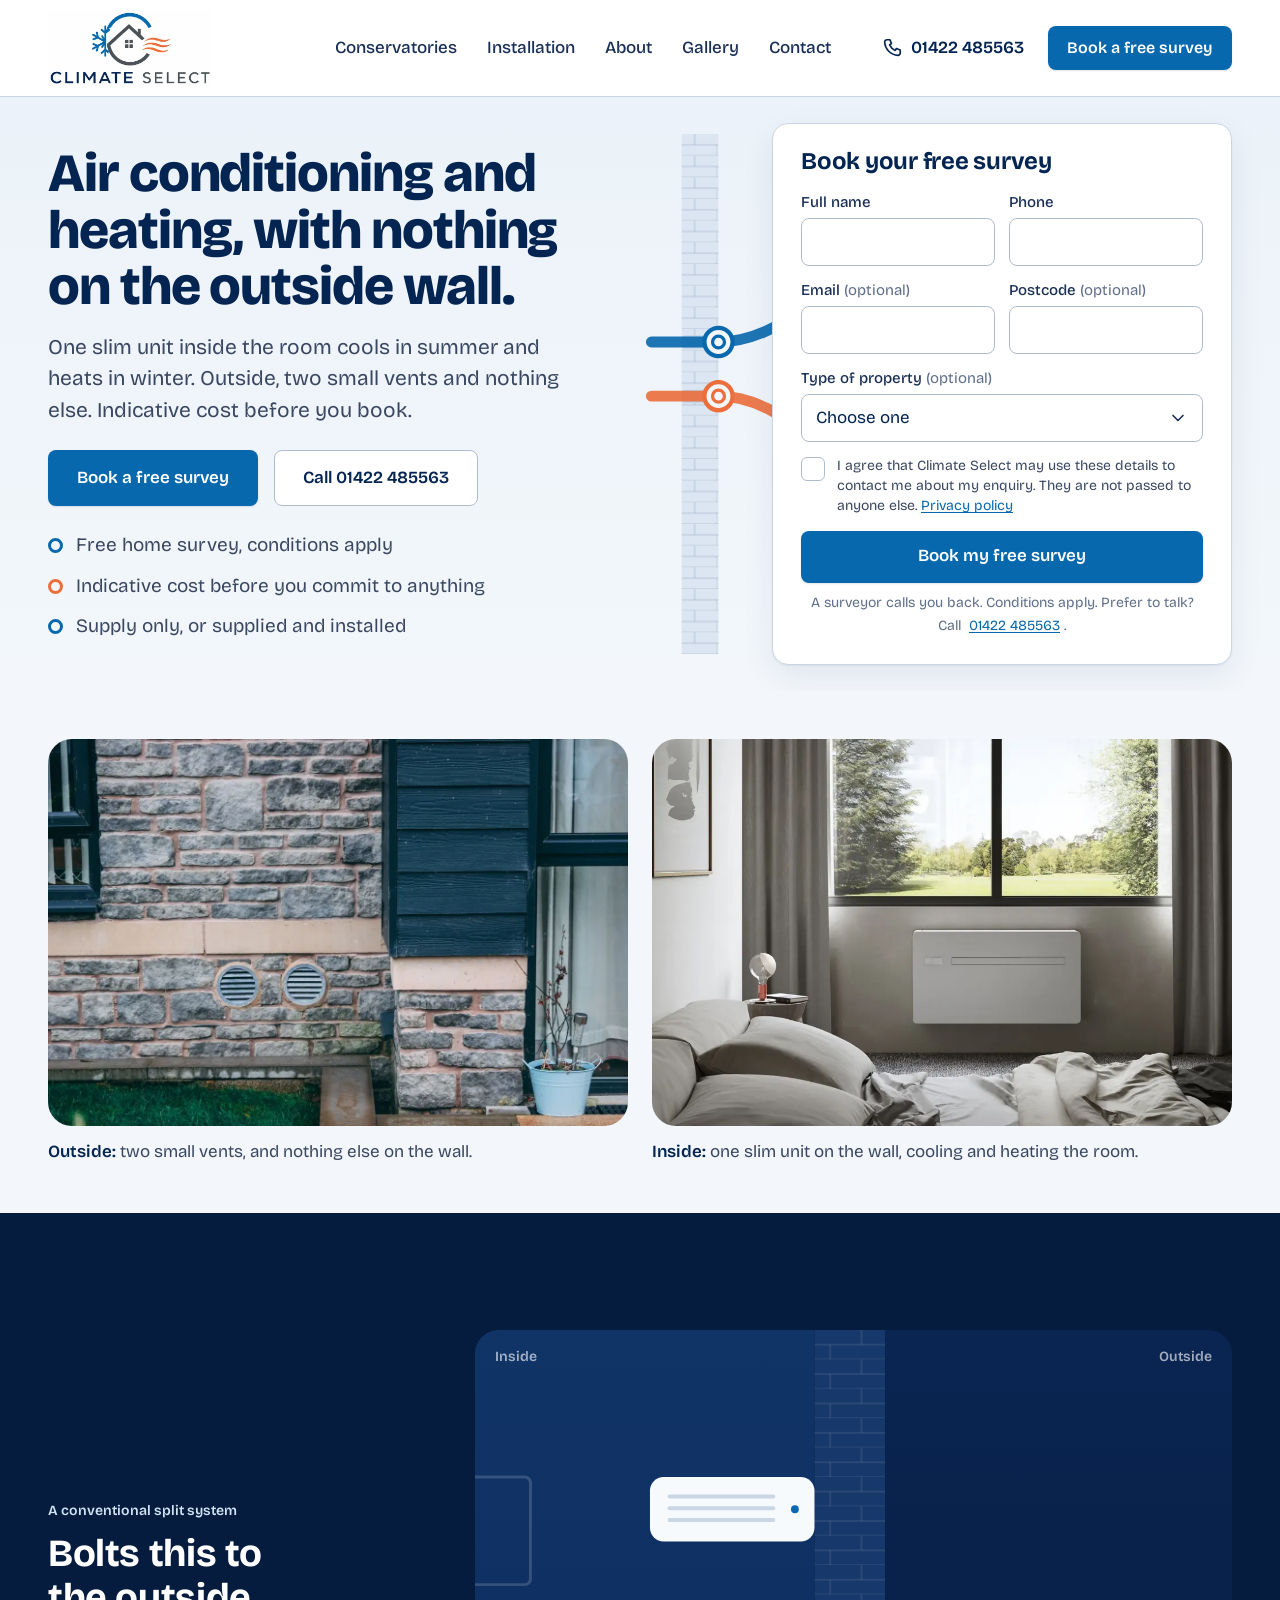
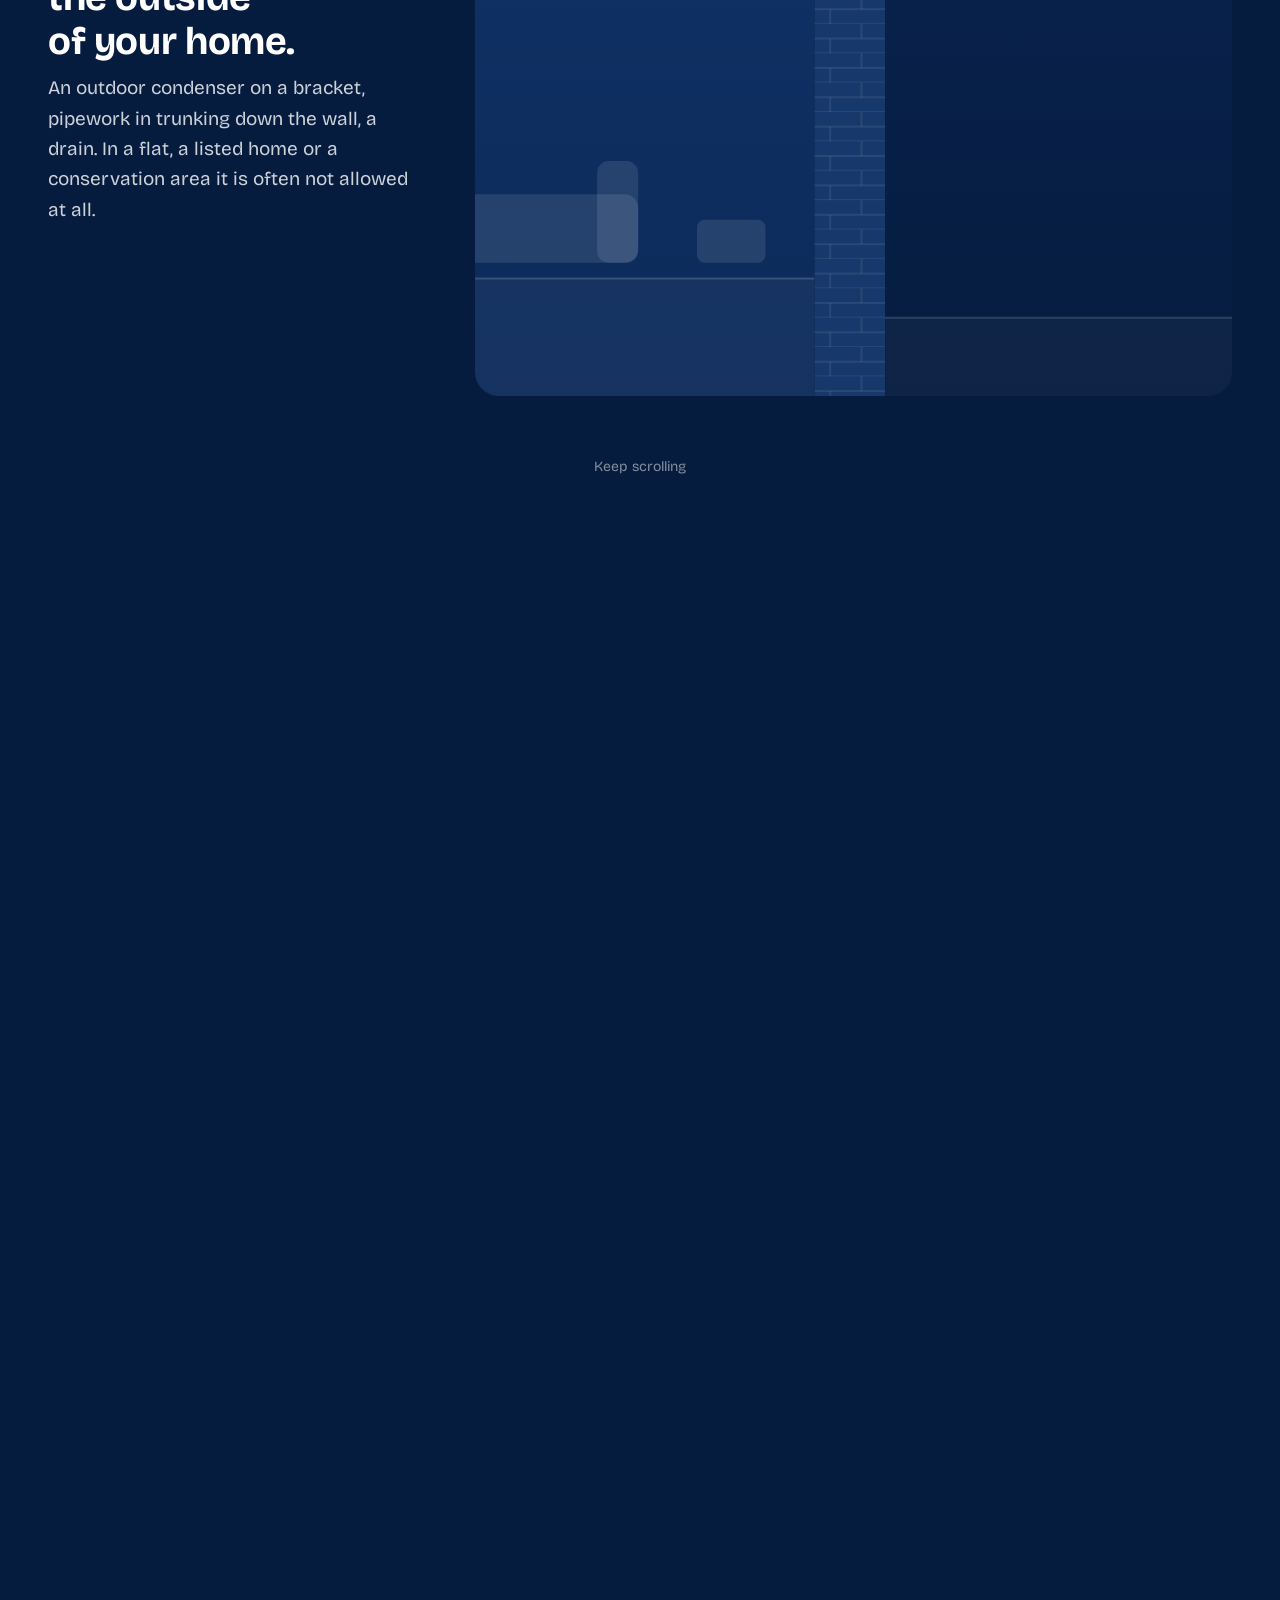
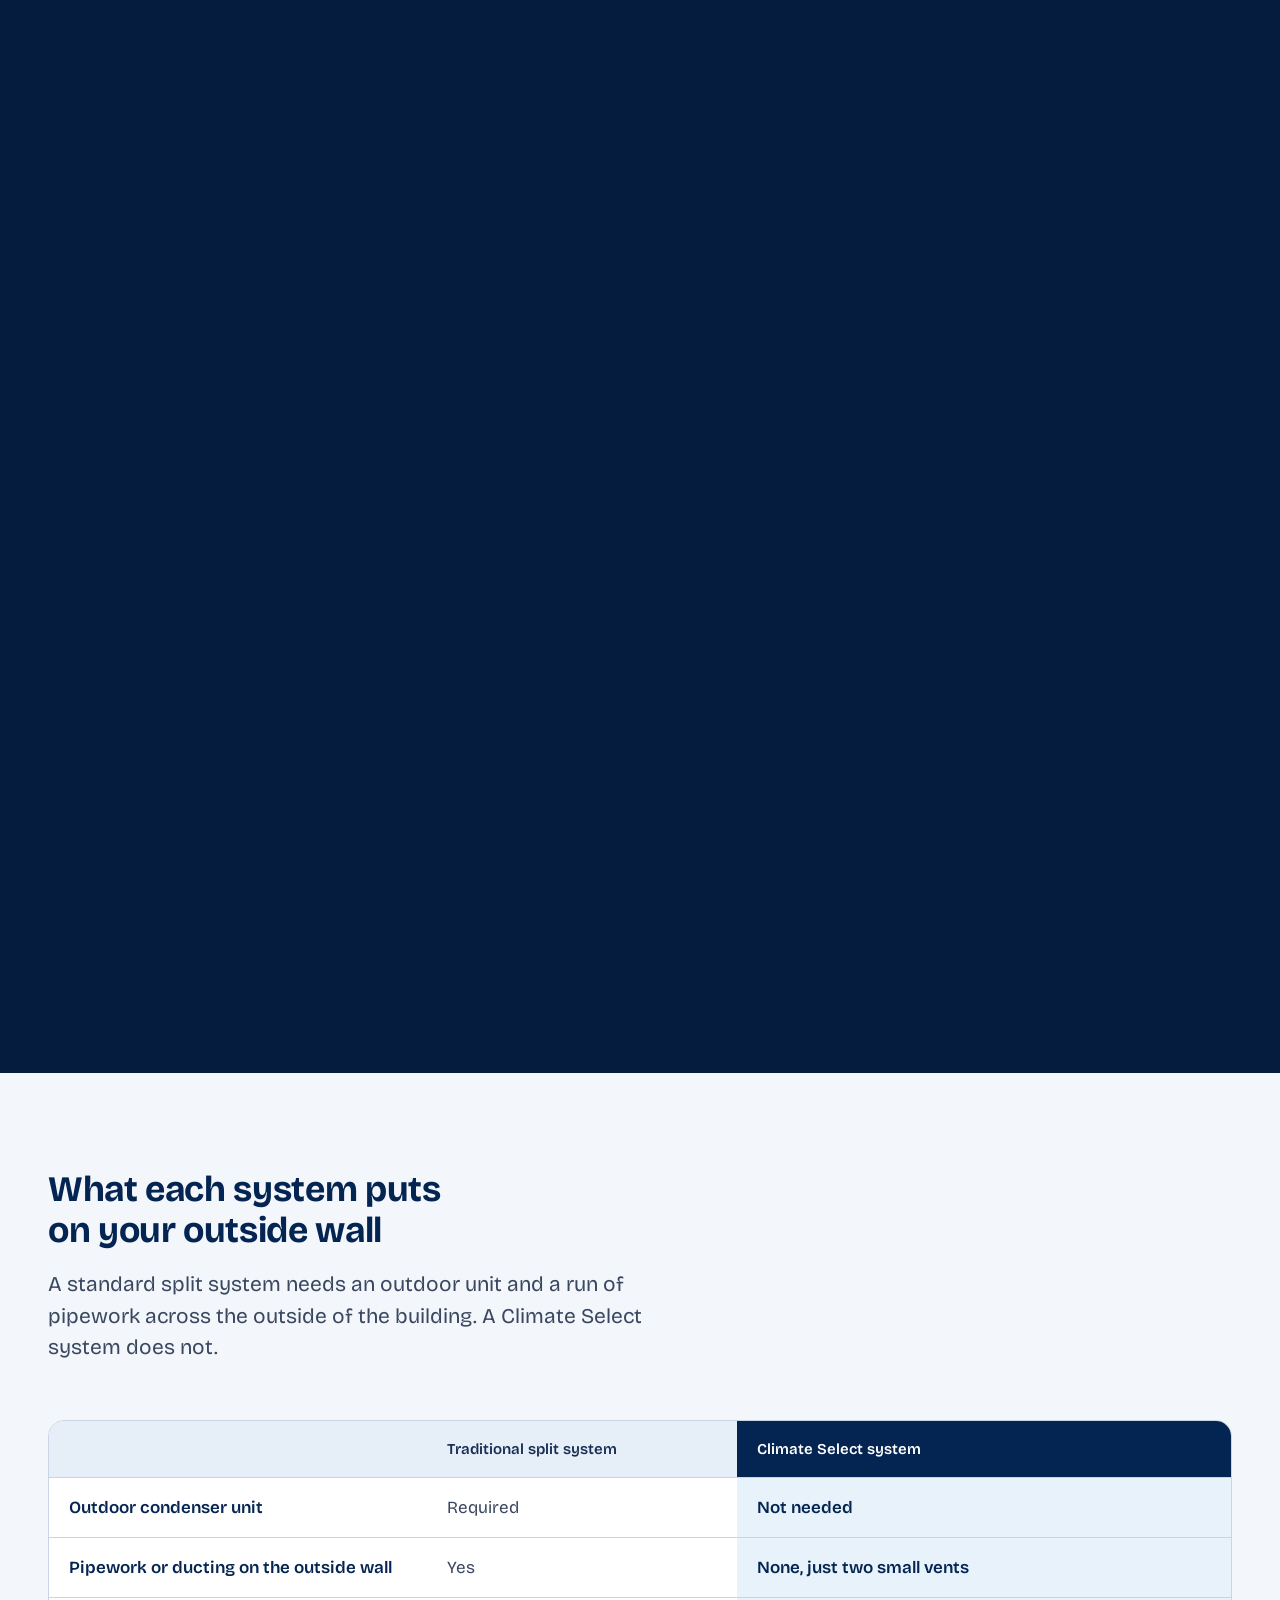
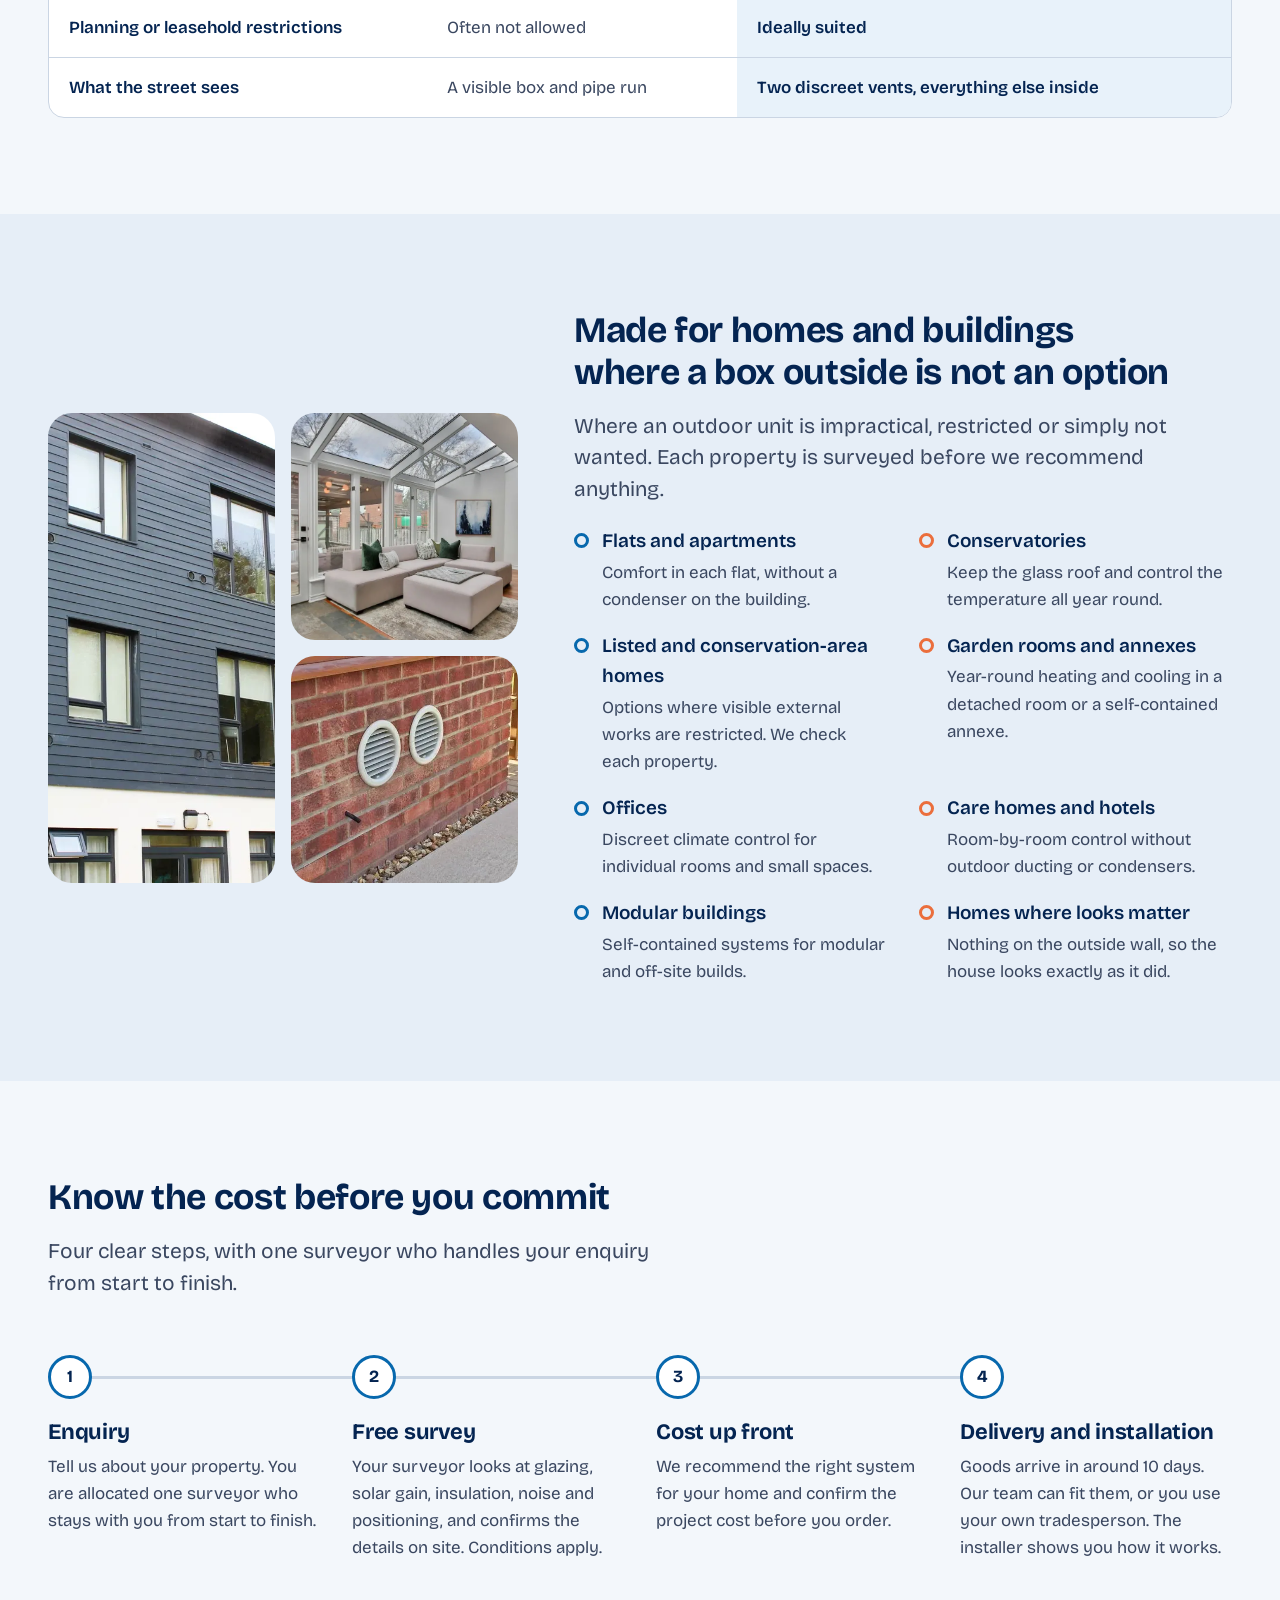
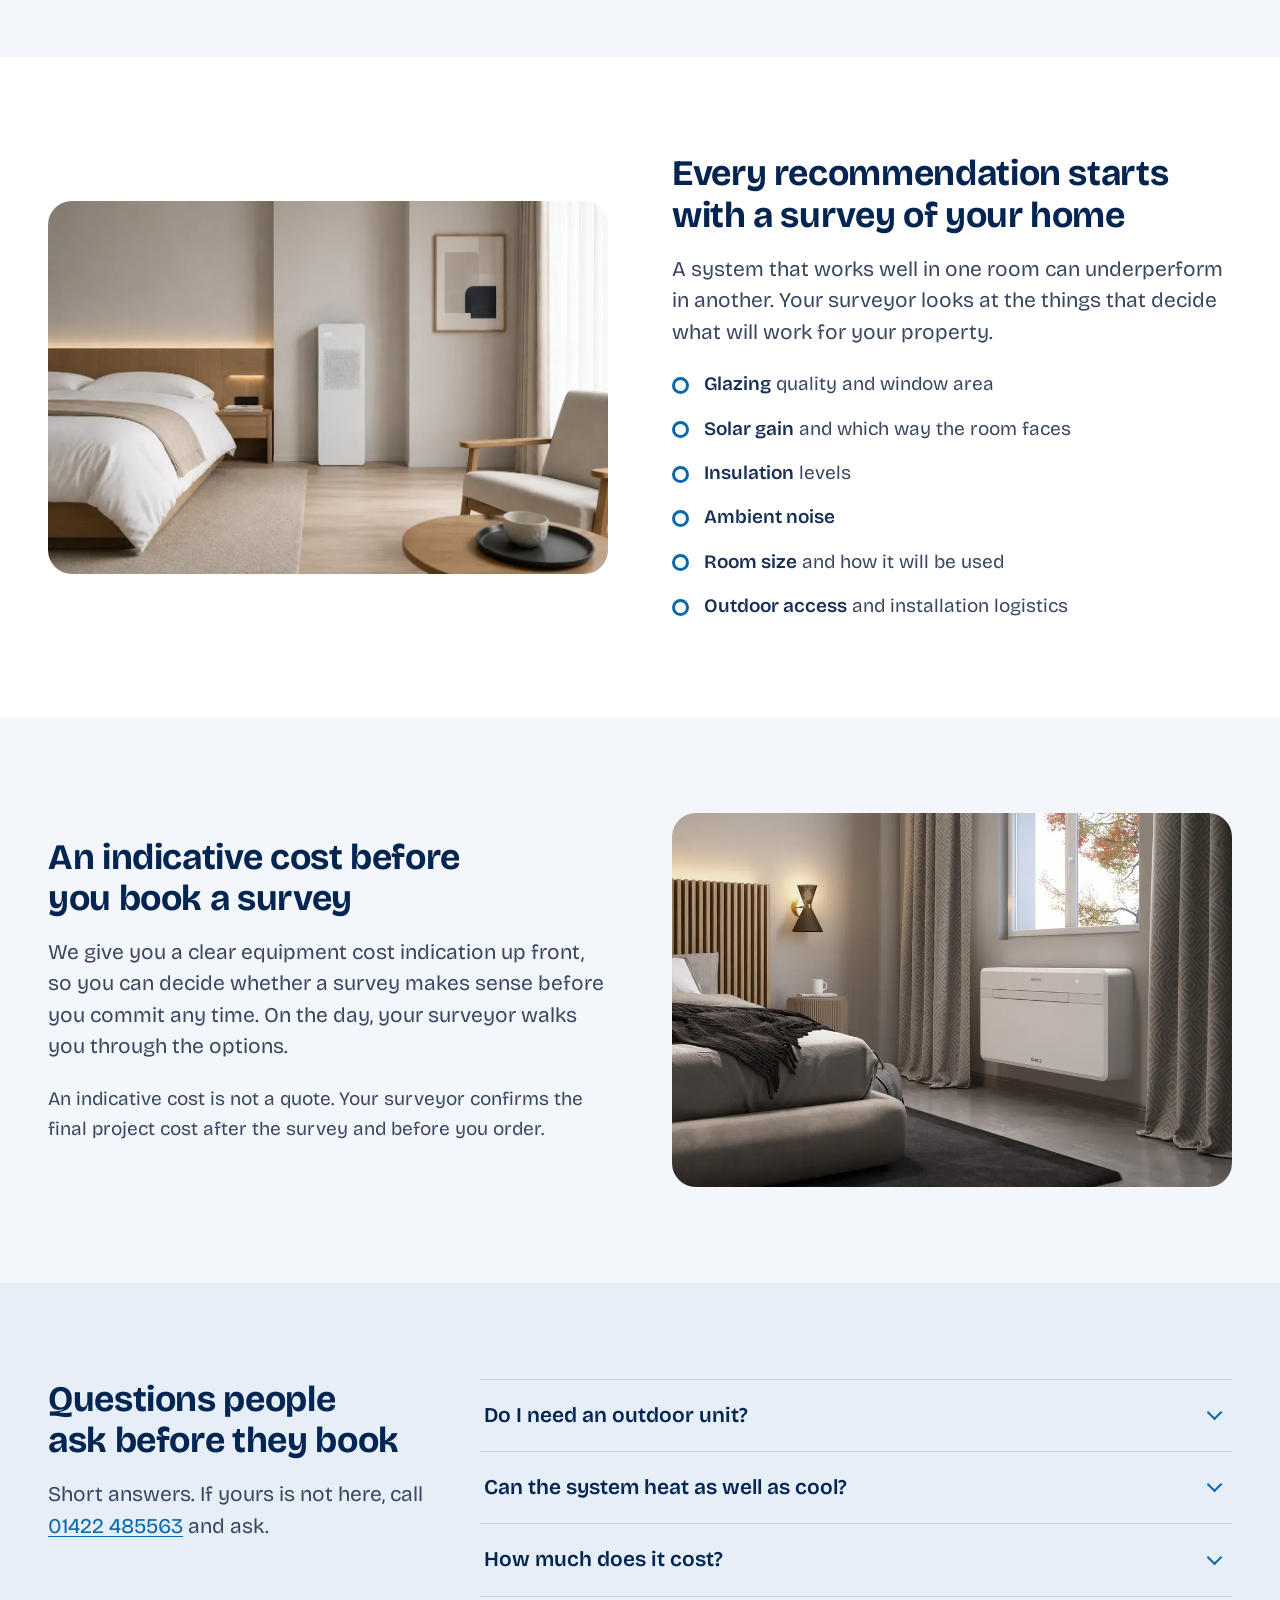
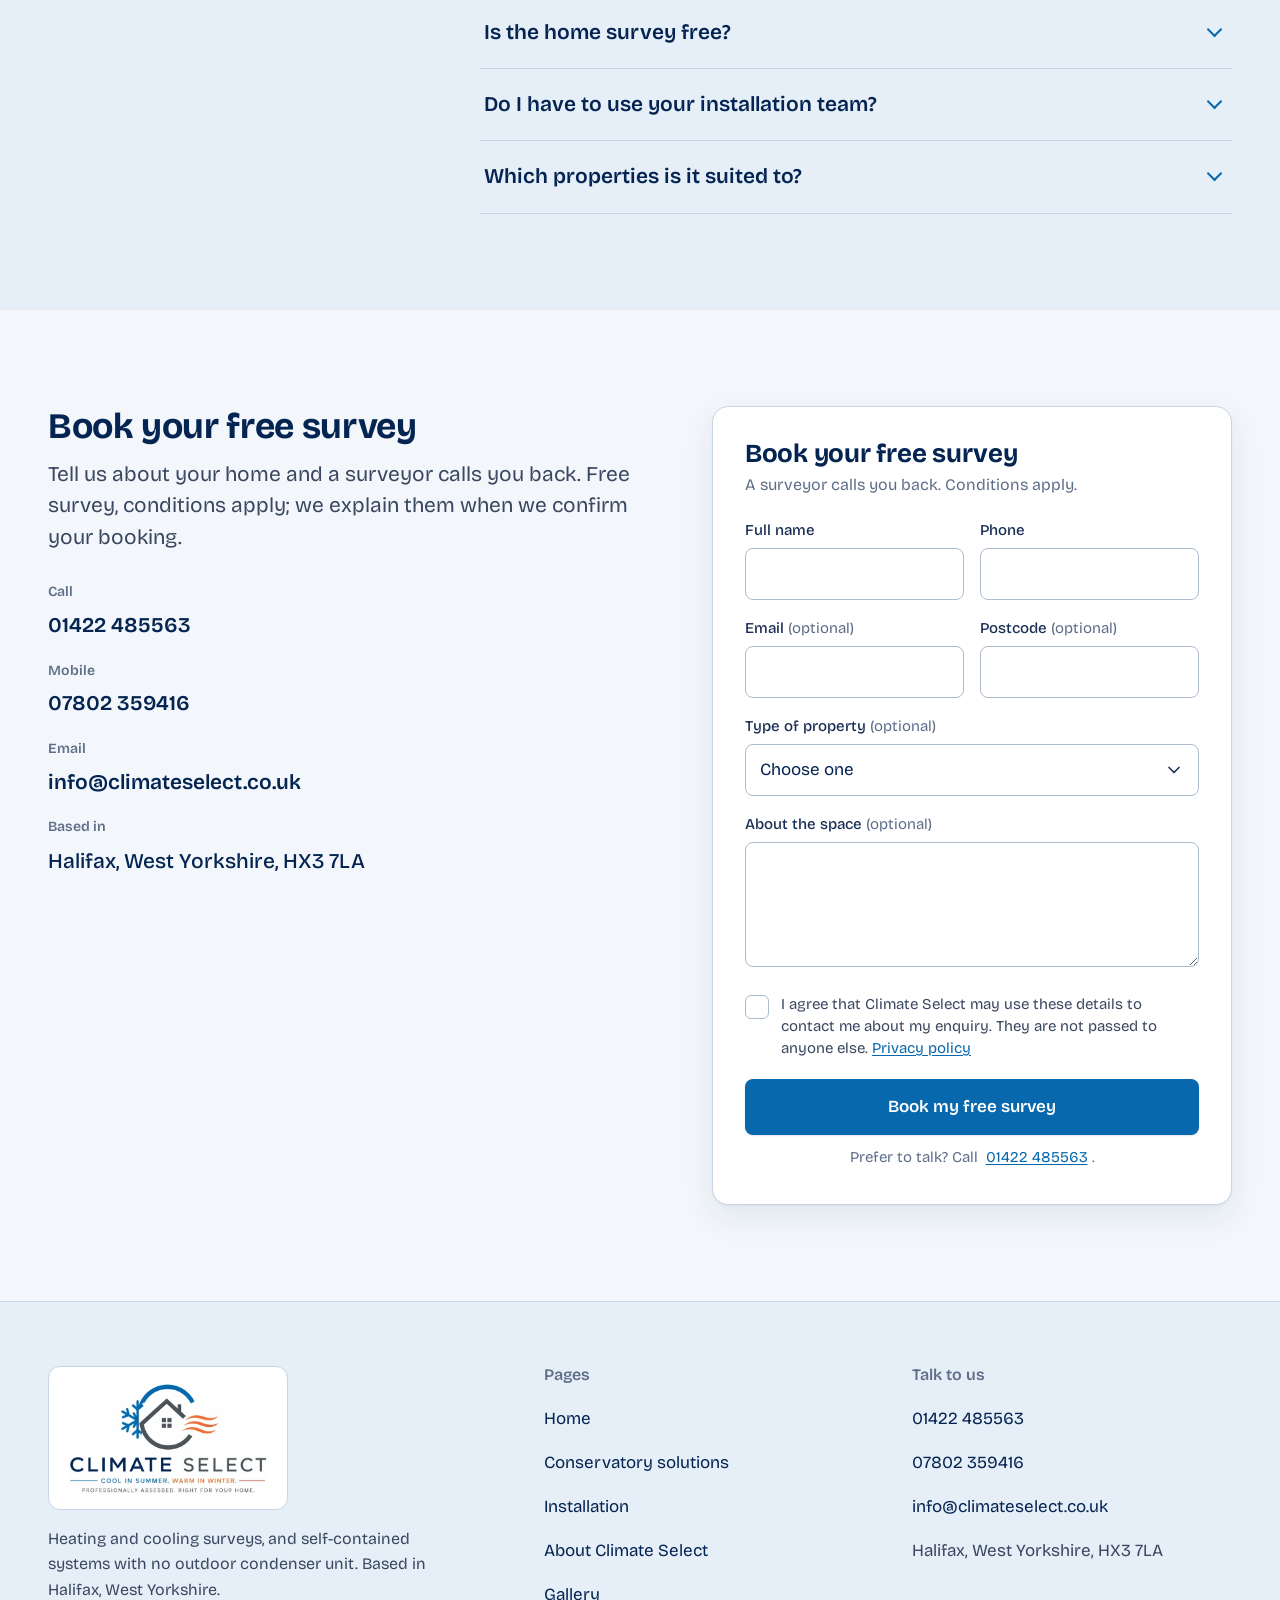
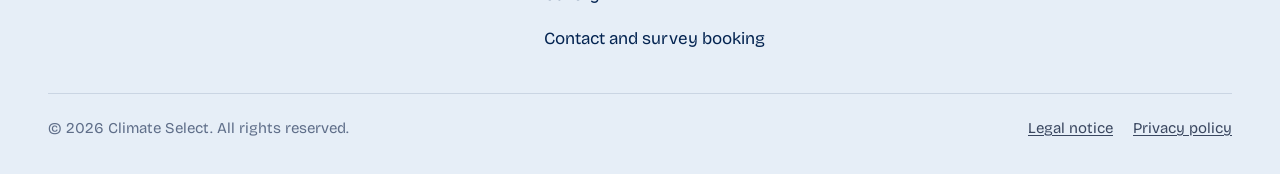
==== index.html @ 08846d61 "Publish site Co-Authored-By: Claude Sonnet 5.5 <noreply@anthropic.com>" ====
<!doctype html>
<html lang="en-GB">
<head>
  <title>Air Conditioning Without an Outdoor Unit | Climate Select</title>
  <meta name="description" content="Heating and cooling without an outdoor unit or external ducting. Free home survey (conditions apply) and indicative costs before you order. Halifax, UK.">
  <link rel="canonical" href="https://www.climateselect.co.uk/">
  <meta property="og:title" content="Air Conditioning Without an Outdoor Unit | Climate Select">
  <meta property="og:description" content="Cooling in summer and heating in winter from one slim unit inside the room. Two small vents through the wall, nothing on the outside. Surveyed for your home, with an indicative cost before you order.">
  <meta property="og:url" content="https://digitalmovementuk.github.io/climate-select/">
  <meta name="twitter:title" content="Air Conditioning Without an Outdoor Unit | Climate Select">
  <meta name="twitter:description" content="Cooling in summer and heating in winter from one slim unit inside the room. Two small vents through the wall, nothing on the outside.">
  <meta charset="utf-8">
<meta name="viewport" content="width=device-width, initial-scale=1">
<meta name="robots" content="noindex, nofollow">
<meta name="theme-color" content="#042451">
<link rel="icon" href="./favicon.ico" sizes="32x32">
<link rel="icon" type="image/png" sizes="32x32" href="./favicon-32.png">
<link rel="icon" type="image/png" sizes="16x16" href="./favicon-16.png">
<link rel="apple-touch-icon" sizes="180x180" href="./apple-touch-icon.png">
<meta property="og:type" content="website">
<meta property="og:site_name" content="Climate Select">
<meta property="og:locale" content="en_GB">
<meta property="og:image" content="https://digitalmovementuk.github.io/climate-select/share.jpg">
<meta property="og:image:width" content="1200">
<meta property="og:image:height" content="630">
<meta property="og:image:alt" content="Climate Select: air conditioning and heating with nothing on the outside wall">
<meta name="twitter:card" content="summary_large_image">
<meta name="twitter:image" content="https://digitalmovementuk.github.io/climate-select/share.jpg">
<script>document.documentElement.classList.add('js');if(!matchMedia('(prefers-reduced-motion: reduce)').matches)document.documentElement.classList.add('motion');</script>

  <script type="application/ld+json">
  {
    "@context": "https://schema.org",
    "@graph": [
      {
        "@type": "HVACBusiness",
        "@id": "https://www.climateselect.co.uk/#business",
        "name": "Climate Select",
        "url": "https://www.climateselect.co.uk/",
        "logo": "https://www.climateselect.co.uk/wp-content/uploads/go-x/u/525cbdd3-9550-4557-8653-8c8a4f64cbda/image.png",
        "image": "https://www.climateselect.co.uk/wp-content/uploads/go-x/u/33ac1a99-0c56-4673-9639-0344caf4eeee/image.jpg",
        "description": "Professional home heating and cooling surveys, with self-contained systems that need no outdoor condenser unit or external ducting.",
        "telephone": "+44 1422 485563",
        "email": "info@climateselect.co.uk",
        "address": { "@type": "PostalAddress", "addressLocality": "Halifax", "addressRegion": "West Yorkshire", "postalCode": "HX3 7LA", "addressCountry": "GB" }
      },
      { "@type": "WebSite", "@id": "https://www.climateselect.co.uk/#website", "url": "https://www.climateselect.co.uk/", "name": "Climate Select", "inLanguage": "en-GB", "publisher": { "@id": "https://www.climateselect.co.uk/#business" } },
      { "@type": "WebPage", "@id": "https://www.climateselect.co.uk/#webpage", "url": "https://www.climateselect.co.uk/", "name": "Air Conditioning Without an Outdoor Unit | Climate Select", "description": "Heating and cooling without an outdoor unit or external ducting. Free home survey (conditions apply) and indicative costs before you order. Halifax, UK.", "inLanguage": "en-GB", "isPartOf": { "@id": "https://www.climateselect.co.uk/#website" }, "about": { "@id": "https://www.climateselect.co.uk/#business" } },
      { "@type": "BreadcrumbList", "itemListElement": [ { "@type": "ListItem", "position": 1, "name": "Home", "item": "https://www.climateselect.co.uk/" } ] },
      {
        "@type": "FAQPage",
        "mainEntity": [
          { "@type": "Question", "name": "Do I need an outdoor unit?", "acceptedAnswer": { "@type": "Answer", "text": "No. Our self-contained systems house all components inside, so there is no outdoor condenser unit and no external refrigerant pipework. Two small vents through the wall are all that shows outside." } },
          { "@type": "Question", "name": "Can the system heat as well as cool?", "acceptedAnswer": { "@type": "Answer", "text": "Yes. Our systems are reverse-cycle units that provide cooling in summer and heating in winter." } },
          { "@type": "Question", "name": "How much does it cost?", "acceptedAnswer": { "@type": "Answer", "text": "We give an indicative equipment cost before you instruct a survey. After the survey, and before you order, your surveyor confirms the project cost." } },
          { "@type": "Question", "name": "Is the home survey free?", "acceptedAnswer": { "@type": "Answer", "text": "We offer a free on-site survey, subject to conditions. We explain the conditions when you book." } },
          { "@type": "Question", "name": "Do I have to use your installation team?", "acceptedAnswer": { "@type": "Answer", "text": "No. Many customers use their own local tradespeople. Your surveyor confirms what your installer needs during the survey." } },
          { "@type": "Question", "name": "Which properties is it suited to?", "acceptedAnswer": { "@type": "Answer", "text": "Flats, garden rooms, offices, conservatories, granny annexes, listed buildings, and properties with planning or lease restrictions on external works. Each home is surveyed before we recommend a system." } }
        ]
      }
    ]
  }
  </script>
  <script type="module" crossorigin src="./assets/main-D3ebWsyA.js"></script>
  <link rel="stylesheet" crossorigin href="./assets/main-DVyU03aV.css">
</head>
<body>
  <a class="skip-link" href="#main">Skip to content</a>
<header class="site-header">
  <div class="container site-header__inner">
    <a class="brand" href="./" aria-label="Climate Select, home">
      <img class="brand__img" src="./assets/logo-header-DPGOX97-.webp" alt="Climate Select" width="620" height="287" fetchpriority="high">
    </a>
    <nav class="nav" aria-label="Main">
      <ul class="nav__list">
        <li><a class="nav__link" href="./conservatory-solutions/">Conservatories</a></li>
        <li><a class="nav__link" href="./installation/">Installation</a></li>
        <li><a class="nav__link" href="./about/">About</a></li>
        <li><a class="nav__link" href="./gallery/">Gallery</a></li>
        <li><a class="nav__link" href="./contact/">Contact</a></li>
      </ul>
    </nav>
    <div class="site-header__actions">
      <a class="site-header__phone" href="tel:+441422485563">
        <svg class="icon" viewBox="0 0 24 24" aria-hidden="true" focusable="false"><path d="M6.6 3h3.2l1.6 4.2-2 1.3a12.6 12.6 0 0 0 6.1 6.1l1.3-2 4.2 1.6v3.2A2.6 2.6 0 0 1 18.4 20 15.4 15.4 0 0 1 4 5.6 2.6 2.6 0 0 1 6.6 3Z" fill="none" stroke="currentColor" stroke-width="1.8" stroke-linejoin="round"/></svg>
        <span class="site-header__phone-text">01422 485563</span>
      </a>
      <a class="btn btn--primary btn--sm site-header__cta" href="#enquiry">Book a free survey</a>
      <button class="menu-toggle" type="button" aria-expanded="false" aria-controls="site-menu" data-menu-toggle>
        <span class="menu-toggle__bars" aria-hidden="true"><i></i><i></i><i></i></span>
        <span class="menu-toggle__label">Menu</span>
      </button>
    </div>
  </div>
  <div class="site-menu" id="site-menu" data-site-menu hidden>
    <nav class="container site-menu__inner" aria-label="Menu">
      <a class="site-menu__link" href="./" aria-current="page">Home</a>
      <a class="site-menu__link" href="./conservatory-solutions/">Conservatory solutions</a>
      <a class="site-menu__link" href="./installation/">Installation</a>
      <a class="site-menu__link" href="./about/">About Climate Select</a>
      <a class="site-menu__link" href="./gallery/">Gallery</a>
      <a class="site-menu__link" href="./contact/">Contact</a>
      <a class="btn btn--primary btn--block" href="#enquiry">Book a free survey</a>
      <a class="btn btn--secondary btn--block" href="tel:+441422485563">Call 01422 485563</a>
    </nav>
  </div>
</header>


  <main id="main">

    <!-- Hero: two pillars, copy left, form right -->
    <div class="hero-wrap">
      <div class="container hero-wrap__grid">
        <section class="hero" aria-labelledby="hero-title">
          <svg class="hero-wall hero-wall--strip" viewBox="0 0 320 480" aria-hidden="true" focusable="false">
  <defs>
    <pattern id="hw-brick-home" width="40" height="20" patternUnits="userSpaceOnUse">
      <g stroke="rgba(4,36,81,.11)" stroke-width="1.5"><line x1="0" y1="10" x2="40" y2="10"/><line x1="0" y1="20" x2="40" y2="20"/><line x1="20" y1="0" x2="20" y2="10"/><line x1="0" y1="10" x2="0" y2="20"/></g>
    </pattern>
  </defs>
  <rect x="128" y="0" width="34" height="480" fill="#DCE6F2"/>
  <rect x="128" y="0" width="34" height="480" fill="url(#hw-brick-home)"/>
  <rect x="128" y="186" width="34" height="12" rx="3" fill="#BFD0E4"/>
  <rect x="128" y="236" width="34" height="12" rx="3" fill="#BFD0E4"/>
  
  <g class="hw-ghost" fill="none" stroke="#5F6E89" stroke-width="2" stroke-dasharray="6 5" stroke-linejoin="round" stroke-linecap="round">
    <path d="M162 200 H170 V270"/>
    <path d="M162 300 H176 M162 318 L176 302"/>
    <rect x="174" y="270" width="32" height="62" rx="4"/>
    <path d="M180 284 H200 M180 296 H200 M180 308 H200 M180 320 H200"/>
  </g>
  
  <path class="hw-ribbon" d="M330 128 C 262 128, 226 192, 162 192 L 100 192" fill="none" stroke="#0768AD" stroke-width="10" stroke-linecap="round" opacity=".9"/>
  <path class="hw-ribbon hw-ribbon--warm" d="M100 242 L 162 242 C 226 242, 262 310, 330 318" fill="none" stroke="#EB6E3C" stroke-width="10" stroke-linecap="round" opacity=".9"/>
  <g class="hw-vent"><circle cx="162" cy="192" r="13" fill="#F3F7FB" stroke="#0768AD" stroke-width="4"/><circle cx="162" cy="192" r="5.5" fill="none" stroke="#0768AD" stroke-width="3"/></g>
  <g class="hw-vent hw-vent--warm"><circle cx="162" cy="242" r="13" fill="#F3F7FB" stroke="#EB6E3C" stroke-width="4"/><circle cx="162" cy="242" r="5.5" fill="none" stroke="#EB6E3C" stroke-width="3"/></g>
  <circle class="hw-p hw-p--cool" r="4.5" fill="#CFE3F3" style="--d:0s"/>
  <circle class="hw-p hw-p--cool" r="3.5" fill="#CFE3F3" style="--d:-1.6s"/>
  <circle class="hw-p hw-p--cool" r="4.5" fill="#CFE3F3" style="--d:-3.1s"/>
  <circle class="hw-p hw-p--warm" r="4.5" fill="#FBD5C0" style="--d:-.8s"/>
  <circle class="hw-p hw-p--warm" r="3.5" fill="#FBD5C0" style="--d:-2.4s"/>
  <circle class="hw-p hw-p--warm" r="4.5" fill="#FBD5C0" style="--d:-3.9s"/>
</svg>
<svg class="hero-wall hero-wall--band" viewBox="0 0 640 96" preserveAspectRatio="xMidYMid slice" aria-hidden="true" focusable="false">
  <rect x="0" y="12" width="640" height="72" rx="8" fill="#DCE6F2"/>
  <rect x="0" y="12" width="640" height="72" rx="8" fill="url(#hw-brick-home)"/>
  
  <g class="hw-ghost" fill="none" stroke="#5F6E89" stroke-width="2" stroke-dasharray="7 6" stroke-linejoin="round">
    <rect x="452" y="26" width="120" height="44" rx="5"/>
    <circle cx="492" cy="48" r="14"/>
    <path d="M372 48 H452"/>
  </g>
  
  <path class="hw-ribbon" d="M40 48 C 150 14, 210 14, 268 48" fill="none" stroke="#0768AD" stroke-width="9" stroke-linecap="round" opacity=".9"/>
  <path class="hw-ribbon hw-ribbon--warm" d="M372 48 C 430 82, 490 82, 600 48" fill="none" stroke="#EB6E3C" stroke-width="9" stroke-linecap="round" opacity=".9"/>
  <g class="hw-vent"><circle cx="288" cy="48" r="19" fill="#F3F7FB" stroke="#0768AD" stroke-width="4"/><circle cx="288" cy="48" r="8" fill="none" stroke="#0768AD" stroke-width="3"/></g>
  <g class="hw-vent hw-vent--warm"><circle cx="352" cy="48" r="19" fill="#F3F7FB" stroke="#EB6E3C" stroke-width="4"/><circle cx="352" cy="48" r="8" fill="none" stroke="#EB6E3C" stroke-width="3"/></g>
  <circle class="hw-p hw-p--band-cool" r="4.5" fill="#CFE3F3" style="--d:0s"/>
  <circle class="hw-p hw-p--band-cool" r="3.5" fill="#CFE3F3" style="--d:-1.9s"/>
  <circle class="hw-p hw-p--band-warm" r="4.5" fill="#FBD5C0" style="--d:-.9s"/>
  <circle class="hw-p hw-p--band-warm" r="3.5" fill="#FBD5C0" style="--d:-2.8s"/>
</svg>

          <div class="hero__copy">
            <h1 class="hero__title" id="hero-title" data-rise style="--i:0">Air conditioning and heating, with nothing on the outside wall.</h1>
            <p class="lead hero__lead" data-rise style="--i:1">One slim unit inside the room cools in summer and heats in winter. Outside, two small vents and nothing else. Indicative cost before you book.</p>
            <div class="btn-row hero__actions" data-rise style="--i:2">
              <a class="btn btn--primary btn--lg" href="#enquiry">Book a free survey</a>
              <a class="btn btn--secondary btn--lg" href="tel:+441422485563">Call 01422 485563</a>
            </div>
            <ul class="vent-list vent-list--alt hero__facts" data-rise style="--i:3">
              <li>Free home survey, conditions apply</li>
              <li>Indicative cost before you commit to anything</li>
              <li>Supply only, or supplied and installed</li>
            </ul>
          </div>
        </section>
        <aside class="hero-form" aria-label="Book your free survey" data-rise-card>
          <form class="enquiry enquiry--compact" id="enquiry" data-enquiry novalidate method="post" action="/api/enquiries" aria-labelledby="enquiry-title">
  <div class="enquiry__body" data-enquiry-body>
    <h2 class="enquiry__title" id="enquiry-title">Book your free survey</h2>
    <p class="enquiry__lead">A surveyor calls you back. Conditions apply.</p>
    <div class="enquiry__fields">
      <div class="field">
        <label class="field__label" for="enquiry-name">Full name</label>
        <input class="field__input" id="enquiry-name" name="name" type="text" autocomplete="name" required minlength="2" maxlength="100" aria-describedby="enquiry-name-error">
        <p class="field__error" id="enquiry-name-error" hidden></p>
      </div>
      <div class="field">
        <label class="field__label" for="enquiry-phone">Phone</label>
        <input class="field__input" id="enquiry-phone" name="phone" type="tel" inputmode="tel" autocomplete="tel" required aria-describedby="enquiry-phone-error">
        <p class="field__error" id="enquiry-phone-error" hidden></p>
      </div>
      <div class="field">
        <label class="field__label" for="enquiry-email">Email <span class="field__optional">(optional)</span></label>
        <input class="field__input" id="enquiry-email" name="email" type="email" autocomplete="email" maxlength="200" aria-describedby="enquiry-email-error">
        <p class="field__error" id="enquiry-email-error" hidden></p>
      </div>
      <div class="field">
        <label class="field__label" for="enquiry-postcode">Postcode <span class="field__optional">(optional)</span></label>
        <input class="field__input" id="enquiry-postcode" name="postcode" type="text" autocomplete="postal-code" maxlength="12" aria-describedby="enquiry-postcode-error">
        <p class="field__error" id="enquiry-postcode-error" hidden></p>
      </div>
      <div class="field field--full">
        <label class="field__label" for="enquiry-property">Type of property <span class="field__optional">(optional)</span></label>
        <select class="field__input field__select" id="enquiry-property" name="propertyType" aria-describedby="enquiry-property-error">
          <option value="">Choose one</option>
          <option>House</option>
          <option>Flat or apartment</option>
          <option>Conservatory</option>
          <option>Garden room or annexe</option>
          <option>Listed or conservation-area home</option>
          <option>Office or commercial</option>
          <option>Care home or hotel</option>
          <option>Other</option>
        </select>
        <p class="field__error" id="enquiry-property-error" hidden></p>
      </div>
      
    </div>
    <div class="field field--consent">
      <label class="check" for="enquiry-consent">
        <input class="check__input" id="enquiry-consent" name="consent" type="checkbox" value="true" required aria-describedby="enquiry-consent-error">
        <span class="check__box" aria-hidden="true"></span>
        <span class="check__text">I agree that Climate Select may use these details to contact me about my enquiry. They are not passed to anyone else. <a href="https://www.climateselect.co.uk/privacy-policy/" target="_blank" rel="noopener">Privacy policy</a></span>
      </label>
      <p class="field__error" id="enquiry-consent-error" hidden></p>
    </div>
    <div class="enquiry__honeypot" aria-hidden="true">
      <label for="enquiry-company">Company</label>
      <input id="enquiry-company" name="company" type="text" tabindex="-1" autocomplete="off">
    </div>
    <input type="hidden" name="source" value="/">
    <p class="enquiry__form-error" data-enquiry-form-error role="alert" hidden></p>
    <button class="btn btn--primary btn--block enquiry__submit" type="submit" data-enquiry-submit>Book my free survey</button>
    <p class="enquiry__note">A surveyor calls you back. Conditions apply. Prefer to talk? Call <a href="tel:+441422485563">01422 485563</a>.</p>
  </div>
  <div class="enquiry__success" data-enquiry-success tabindex="-1" hidden>
    <svg class="vent-mark" viewBox="0 0 96 48" aria-hidden="true" focusable="false">
      <circle class="vent-mark__a" cx="24" cy="24" r="18" fill="none" stroke="#0768AD" stroke-width="4"/>
      <circle class="vent-mark__b" cx="72" cy="24" r="18" fill="none" stroke="#EB6E3C" stroke-width="4"/>
      <path class="vent-mark__tick" d="M15 24.5l6.5 6.5L34 18" fill="none" stroke="#0768AD" stroke-width="4" stroke-linecap="round" stroke-linejoin="round"/>
      <path class="vent-mark__wave" d="M62 24c3-4 7-4 10 0s7 4 10 0" fill="none" stroke="#EB6E3C" stroke-width="4" stroke-linecap="round"/>
    </svg>
    <h2 class="enquiry__title">Thanks, <span data-enquiry-name>we have your enquiry</span>.</h2>
    <p>A surveyor will call you on <strong data-enquiry-phone></strong> to arrange your survey and explain the conditions.</p>
    <p class="enquiry__note">Need it sooner? Call <a href="tel:+441422485563">01422 485563</a>.</p>
  </div>
</form>

        </aside>
      </div>
    </div>

    <!-- Proof: the two real photographs that say it all -->
    <section class="proof" aria-label="What you see outside and inside">
      <div class="container proof__grid">
        <figure class="proof__item">
          <div class="frame frame--3x2"><img src="./assets/exterior-stone-vents-bfsbBKJW.webp" alt="Stone wall with two small round vents beneath a window, and no outdoor unit" width="1200" height="800"></div>
          <figcaption><strong>Outside:</strong> two small vents, and nothing else on the wall.</figcaption>
        </figure>
        <figure class="proof__item">
          <div class="frame frame--3x2"><img src="./assets/hero-living-room-D6Q1Q6ET.webp" alt="Bright living room with a slim white wall-mounted heating and cooling unit beneath a window" width="1200" height="674"></div>
          <figcaption><strong>Inside:</strong> one slim unit on the wall, cooling and heating the room.</figcaption>
        </figure>
      </div>
    </section>

    <!-- Signature sequence: the wall -->
    <section class="stage" aria-labelledby="stage-title">
      <div class="container stage__pin">
        <div class="stage__captions">
          <div class="stage__caption">
            <span class="stage__caption-kicker">A conventional split system</span>
            <h2 id="stage-title">Bolts this to the outside of your home.</h2>
            <p>An outdoor condenser on a bracket, pipework in trunking down the wall, a drain. In a flat, a listed home or a conservation area it is often not allowed at all.</p>
          </div>
          <div class="stage__caption">
            <span class="stage__caption-kicker">A Climate Select system</span>
            <h2>Puts nothing there.</h2>
            <p>Every part of the system sits inside the room. The outside wall stays exactly as it was, apart from two small vents.</p>
          </div>
          <div class="stage__caption">
            <span class="stage__caption-kicker stage__caption-kicker--warm">Two vents, nothing else</span>
            <h2>Air in, air out. The rest stays inside.</h2>
            <p>Two discreet vents through the wall let the unit draw air in and send it out. Cooling in summer, heating in winter, from one slim unit in the room.</p>
          </div>
        </div>

        <div class="stage__frame">
        <div class="stage__labels" aria-hidden="true"><span>Inside</span><span>Outside</span></div>
        <svg class="stage__art" viewBox="0 0 1200 680" preserveAspectRatio="xMidYMid slice" role="img" aria-labelledby="stage-art-title">
          <title id="stage-art-title">Cross-section of a wall: a Climate Select unit inside the room, two small vents on the outside face, and nothing else on the outside wall.</title>
          <defs>
            <linearGradient id="g-in" x1="0" y1="0" x2="0" y2="1"><stop offset="0" stop-color="#113467"/><stop offset="1" stop-color="#0B2A5A"/></linearGradient>
            <linearGradient id="g-out" x1="0" y1="0" x2="0" y2="1"><stop offset="0" stop-color="#0A2552"/><stop offset="1" stop-color="#061C3F"/></linearGradient>
            <pattern id="brick" width="64" height="30" patternUnits="userSpaceOnUse">
              <g class="wall-pattern" stroke-width="2" stroke="rgba(255,255,255,.09)">
                <line x1="0" y1="15" x2="64" y2="15"/><line x1="0" y1="30" x2="64" y2="30"/>
                <line x1="32" y1="0" x2="32" y2="15"/><line x1="0" y1="15" x2="0" y2="30"/><line x1="64" y1="15" x2="64" y2="30"/>
              </g>
            </pattern>
            <mask id="mask-cool"><rect x="520" y="40" width="700" height="300" fill="#fff"/></mask>
            <mask id="mask-warm"><rect x="520" y="140" width="700" height="300" fill="#fff"/></mask>
          </defs>

          <!-- inside the room -->
          <rect x="0" y="0" width="560" height="680" fill="url(#g-in)"/>
          <rect x="0" y="560" width="560" height="120" fill="rgba(255,255,255,.04)"/>
          <line x1="0" y1="560" x2="560" y2="560" stroke="rgba(255,255,255,.16)" stroke-width="2"/>
          <g fill="rgba(255,255,255,.10)">
            <rect x="70" y="474" width="310" height="70" rx="14"/>
            <rect x="70" y="440" width="42" height="104" rx="12"/>
            <rect x="338" y="440" width="42" height="104" rx="12"/>
            <rect x="440" y="500" width="70" height="44" rx="8"/>
          </g>
          <rect x="120" y="150" width="150" height="110" rx="6" fill="none" stroke="rgba(255,255,255,.16)" stroke-width="3"/>

          <!-- outside -->
          <rect x="632" y="0" width="568" height="680" fill="url(#g-out)"/>
          <line x1="632" y1="600" x2="1200" y2="600" stroke="rgba(255,255,255,.14)" stroke-width="2"/>
          <rect x="632" y="600" width="568" height="80" fill="rgba(255,255,255,.03)"/>

          <!-- the wall -->
          <rect x="560" y="0" width="72" height="680" fill="#17386A"/>
          <rect x="560" y="0" width="72" height="680" fill="url(#brick)"/>

          <!-- the indoor unit, present in every beat -->
          <g class="unit">
            <rect x="392" y="150" width="168" height="66" rx="14" fill="#F7FAFD"/>
            <rect x="410" y="168" width="110" height="4" rx="2" fill="#C9D6E6"/>
            <rect x="410" y="180" width="110" height="4" rx="2" fill="#C9D6E6"/>
            <rect x="410" y="192" width="110" height="4" rx="2" fill="#C9D6E6"/>
            <circle cx="540" cy="183" r="4" fill="#0768AD"/>
          </g>

          <!-- the two cores through the wall -->
          <g class="cores" fill="rgba(255,255,255,.16)">
            <rect x="560" y="166" width="72" height="18" rx="4"/>
            <rect x="560" y="218" width="72" height="18" rx="4"/>
          </g>

          <!-- what a split system bolts on outside (hidden in the final state) -->
          <g class="split-kit">
            <path d="M632 183 H668 V410" fill="none" stroke="#DCE4EE" stroke-width="16" stroke-linejoin="round" stroke-linecap="round"/>
            <path d="M632 183 H668 V410" fill="none" stroke="#9FB0C4" stroke-width="2" stroke-linejoin="round" stroke-dasharray="0 28" stroke-linecap="round"/>
            <path d="M632 468 H692 M632 500 L692 470" stroke="#9FB0C4" stroke-width="7" stroke-linecap="round" fill="none"/>
            <rect x="690" y="404" width="206" height="132" rx="10" fill="#DCE4EE" stroke="#9FB0C4" stroke-width="3"/>
            <circle cx="750" cy="470" r="46" fill="none" stroke="#9FB0C4" stroke-width="4"/>
            <path d="M750 424 V516 M704 470 H796 M717 437 L783 503 M783 437 L717 503" stroke="#9FB0C4" stroke-width="3"/>
            <circle cx="750" cy="470" r="11" fill="#9FB0C4"/>
            <g stroke="#9FB0C4" stroke-width="3" stroke-linecap="round">
              <line x1="818" y1="426" x2="876" y2="426"/><line x1="818" y1="442" x2="876" y2="442"/><line x1="818" y1="458" x2="876" y2="458"/>
              <line x1="818" y1="474" x2="876" y2="474"/><line x1="818" y1="490" x2="876" y2="490"/><line x1="818" y1="506" x2="876" y2="506"/>
            </g>
            <path d="M896 522 H932 V600" stroke="#9FB0C4" stroke-width="5" fill="none" stroke-linejoin="round"/>
          </g>

          <!-- where the box would have been -->
          <g class="ghost">
            <rect x="690" y="404" width="206" height="132" rx="10" fill="none" stroke="rgba(255,255,255,.32)" stroke-width="2" stroke-dasharray="8 7"/>
            <path d="M632 183 H668 V410" fill="none" stroke="rgba(255,255,255,.2)" stroke-width="2" stroke-dasharray="8 7"/>
          </g>

          <!-- the two vents -->
          <g class="vents">
            <g class="vent"><circle cx="640" cy="175" r="21" fill="#061C3F" stroke="#CFE3F3" stroke-width="4"/><circle cx="640" cy="175" r="9" fill="none" stroke="#CFE3F3" stroke-width="3"/></g>
            <g class="vent"><circle cx="640" cy="227" r="21" fill="#061C3F" stroke="#F6B08C" stroke-width="4"/><circle cx="640" cy="227" r="9" fill="none" stroke="#F6B08C" stroke-width="3"/></g>
          </g>

          <!-- air: cool in, warm out -->
          <g class="air">
            <g mask="url(#mask-cool)">
              <path id="path-cool" d="M1160 92 C 990 92, 850 175, 662 175" fill="none" stroke="#0768AD" stroke-width="16" stroke-linecap="round" opacity=".95"/>
              <circle class="particle" data-path="#path-cool" r="5" fill="#CFE3F3"/>
              <circle class="particle" data-path="#path-cool" r="4" fill="#CFE3F3"/>
              <circle class="particle" data-path="#path-cool" r="5" fill="#CFE3F3"/>
              <circle class="particle" data-path="#path-cool" r="4" fill="#CFE3F3"/>
            </g>
            <g mask="url(#mask-warm)">
              <path id="path-warm" d="M662 227 C 850 227, 990 324, 1160 344" fill="none" stroke="#EB6E3C" stroke-width="16" stroke-linecap="round" opacity=".95"/>
              <circle class="particle" data-path="#path-warm" r="5" fill="#FBD5C0"/>
              <circle class="particle" data-path="#path-warm" r="4" fill="#FBD5C0"/>
              <circle class="particle" data-path="#path-warm" r="5" fill="#FBD5C0"/>
              <circle class="particle" data-path="#path-warm" r="4" fill="#FBD5C0"/>
            </g>
          </g>
        </svg>
        </div>
        <p class="stage__scroll-hint" aria-hidden="true">Keep scrolling</p>
      </div>
    </section>

    <!-- The same thing in words: a real table -->
    <section class="section" aria-labelledby="compare-title">
      <div class="container">
        <div class="section__head">
          <h2 id="compare-title">What each system puts on your outside wall</h2>
          <p class="lead">A standard split system needs an outdoor unit and a run of pipework across the outside of the building. A Climate Select system does not.</p>
        </div>
        <div class="compare-wrap">
          <table class="compare">
            <caption class="sr-only">Comparison of a traditional split system with a Climate Select self-contained system</caption>
            <thead>
              <tr>
                <th scope="col"><span class="sr-only">Feature</span></th>
                <th scope="col">Traditional split system</th>
                <th scope="col" class="is-cs">Climate Select system</th>
              </tr>
            </thead>
            <tbody>
              <tr>
                <th scope="row">Outdoor condenser unit</th>
                <td><span class="cell-label">Traditional split system</span>Required</td>
                <td class="is-cs"><span class="cell-label">Climate Select</span>Not needed</td>
              </tr>
              <tr>
                <th scope="row">Pipework or ducting on the outside wall</th>
                <td><span class="cell-label">Traditional split system</span>Yes</td>
                <td class="is-cs"><span class="cell-label">Climate Select</span>None, just two small vents</td>
              </tr>
              <tr>
                <th scope="row">Planning or leasehold restrictions</th>
                <td><span class="cell-label">Traditional split system</span>Often not allowed</td>
                <td class="is-cs"><span class="cell-label">Climate Select</span>Ideally suited</td>
              </tr>
              <tr>
                <th scope="row">What the street sees</th>
                <td><span class="cell-label">Traditional split system</span>A visible box and pipe run</td>
                <td class="is-cs"><span class="cell-label">Climate Select</span>Two discreet vents, everything else inside</td>
              </tr>
            </tbody>
          </table>
        </div>
      </div>
    </section>

    <!-- Who it's for: the client's photographs beside the list -->
    <section class="section section--alt" aria-labelledby="who-title">
      <div class="container who">
        <div class="who__collage">
          <figure class="frame who__photo who__photo--tall"><img src="./assets/gallery-apartments-red-DelxMTMY.webp" alt="Modern apartment block with red and grey facades and no outdoor units on the walls" width="1200" height="800" loading="lazy"></figure>
          <figure class="frame who__photo who__photo--square who__photo--hide-phone"><img src="./assets/conservatory-skylight-OVxmTuZV.webp" alt="Conservatory with a glass roof and a sofa" width="683" height="643" loading="lazy"></figure>
          <figure class="frame who__photo who__photo--square"><img src="./assets/exterior-brick-vents-C0pTeHci.webp" alt="Red brick wall with two round vents and no outdoor unit" width="447" height="447" loading="lazy"></figure>
        </div>
        <div class="who__text">
          <h2 id="who-title">Made for homes and buildings where a box outside is not an option</h2>
          <p class="lead">Where an outdoor unit is impractical, restricted or simply not wanted. Each property is surveyed before we recommend anything.</p>
          <ul class="vent-list vent-list--alt who__list">
            <li><strong>Flats and apartments</strong>Comfort in each flat, without a condenser on the building.</li>
            <li><strong>Conservatories</strong>Keep the glass roof and control the temperature all year round.</li>
            <li><strong>Listed and conservation-area homes</strong>Options where visible external works are restricted. We check each property.</li>
            <li><strong>Garden rooms and annexes</strong>Year-round heating and cooling in a detached room or a self-contained annexe.</li>
            <li><strong>Offices</strong>Discreet climate control for individual rooms and small spaces.</li>
            <li><strong>Care homes and hotels</strong>Room-by-room control without outdoor ducting or condensers.</li>
            <li><strong>Modular buildings</strong>Self-contained systems for modular and off-site builds.</li>
            <li><strong>Homes where looks matter</strong>Nothing on the outside wall, so the house looks exactly as it did.</li>
          </ul>
        </div>
      </div>
    </section>

    <!-- Process: one line, four markers, fills as you scroll -->
    <section class="section" id="process" aria-labelledby="process-title">
      <div class="container">
        <div class="section__head">
          <h2 id="process-title">Know the cost before you commit</h2>
          <p class="lead">Four clear steps, with one surveyor who handles your enquiry from start to finish.</p>
        </div>
        <ol class="timeline timeline--rail" data-timeline>
          <div class="timeline__fill" aria-hidden="true"></div>
          <li class="timeline__item"><span class="timeline__marker" aria-hidden="true">1</span><h3>Enquiry</h3><p>Tell us about your property. You are allocated one surveyor who stays with you from start to finish.</p></li>
          <li class="timeline__item"><span class="timeline__marker" aria-hidden="true">2</span><h3>Free survey</h3><p>Your surveyor looks at glazing, solar gain, insulation, noise and positioning, and confirms the details on site. Conditions apply.</p></li>
          <li class="timeline__item"><span class="timeline__marker" aria-hidden="true">3</span><h3>Cost up front</h3><p>We recommend the right system for your home and confirm the project cost before you order.</p></li>
          <li class="timeline__item"><span class="timeline__marker" aria-hidden="true">4</span><h3>Delivery and installation</h3><p>Goods arrive in around 10 days. Our team can fit them, or you use your own tradesperson. The installer shows you how it works.</p></li>
        </ol>
      </div>
    </section>

    <!-- Survey -->
    <section class="section section--paper" aria-labelledby="survey-title">
      <div class="container split">
        <figure class="split__media frame frame--3x2">
          <img src="./assets/survey-bedroom-Bggo-3J2.webp" alt="Bedroom with a neutral wall-mounted unit beside the window" width="1200" height="801" loading="lazy">
        </figure>
        <div>
          <h2 id="survey-title">Every recommendation starts with a survey of your home</h2>
          <p class="lead">A system that works well in one room can underperform in another. Your surveyor looks at the things that decide what will work for your property.</p>
          <ul class="vent-list vent-list--large">
            <li><strong>Glazing</strong> quality and window area</li>
            <li><strong>Solar gain</strong> and which way the room faces</li>
            <li><strong>Insulation</strong> levels</li>
            <li><strong>Ambient noise</strong></li>
            <li><strong>Room size</strong> and how it will be used</li>
            <li><strong>Outdoor access</strong> and installation logistics</li>
          </ul>
        </div>
      </div>
    </section>

    <!-- Cost -->
    <section class="section" aria-labelledby="cost-title">
      <div class="container split split--flip">
        <figure class="split__media frame frame--3x2">
          <img src="./assets/pricing-bedroom-Cr-kVcvj.webp" alt="Bedroom with a slim white heating and cooling unit beneath a window, with grey curtains" width="1200" height="677" loading="lazy">
        </figure>
        <div>
          <h2 id="cost-title">An indicative cost before you book a survey</h2>
          <p class="lead">We give you a clear equipment cost indication up front, so you can decide whether a survey makes sense before you commit any time. On the day, your surveyor walks you through the options.</p>
          <p>An indicative cost is not a quote. Your surveyor confirms the final project cost after the survey and before you order.</p>
        </div>
      </div>
    </section>

    <!-- FAQ -->
    <section class="section section--alt" aria-labelledby="faq-title">
      <div class="container faq-grid">
        <div class="faq-grid__aside">
          <h2 id="faq-title">Questions people ask before they book</h2>
          <p class="lead">Short answers. If yours is not here, call <a href="tel:+441422485563">01422 485563</a> and ask.</p>
        </div>
        <div class="faq">
          <details class="faq__item"><summary class="faq__q">Do I need an outdoor unit?</summary><div class="faq__a"><p>No. Our self-contained systems house all components inside, so there is no outdoor condenser unit and no external refrigerant pipework. Two small vents through the wall are all that shows outside.</p></div></details>
          <details class="faq__item"><summary class="faq__q">Can the system heat as well as cool?</summary><div class="faq__a"><p>Yes. Our systems are reverse-cycle units that provide cooling in summer and heating in winter.</p></div></details>
          <details class="faq__item"><summary class="faq__q">How much does it cost?</summary><div class="faq__a"><p>We give an indicative equipment cost before you instruct a survey. After the survey, and before you order, your surveyor confirms the project cost.</p></div></details>
          <details class="faq__item"><summary class="faq__q">Is the home survey free?</summary><div class="faq__a"><p>We offer a free on-site survey, subject to conditions. We explain the conditions when you book.</p></div></details>
          <details class="faq__item"><summary class="faq__q">Do I have to use your installation team?</summary><div class="faq__a"><p>No. Many customers use their own local tradespeople. Your surveyor confirms what your installer needs during the survey.</p></div></details>
          <details class="faq__item"><summary class="faq__q">Which properties is it suited to?</summary><div class="faq__a"><p>Flats, garden rooms, offices, conservatories, granny annexes, listed buildings, and properties with planning or lease restrictions on external works. Each home is surveyed before we recommend a system.</p></div></details>
        </div>
      </div>
    </section>

    <!-- Bottom form -->
    <section class="section" id="book" aria-labelledby="book-title">
      <div class="container book">
        <div class="book__aside">
          <h2 id="book-title">Book your free survey</h2>
          <p class="lead">Tell us about your home and a surveyor calls you back. Free survey, conditions apply; we explain them when we confirm your booking.</p>
          <div class="contact-details">
            <div class="contact-details__item"><span class="contact-details__label">Call</span><a class="contact-details__value" href="tel:+441422485563">01422 485563</a></div>
            <div class="contact-details__item"><span class="contact-details__label">Mobile</span><a class="contact-details__value" href="tel:+447802359416">07802 359416</a></div>
            <div class="contact-details__item"><span class="contact-details__label">Email</span><a class="contact-details__value" href="mailto:info@climateselect.co.uk">info@climateselect.co.uk</a></div>
            <div class="contact-details__item"><span class="contact-details__label">Based in</span><span class="contact-details__value contact-details__value--plain">Halifax, West Yorkshire, HX3 7LA</span></div>
          </div>
        </div>
        <form class="enquiry" id="enquiry-2" data-enquiry novalidate method="post" action="/api/enquiries" aria-labelledby="enquiry-2-title">
  <div class="enquiry__body" data-enquiry-body>
    <h2 class="enquiry__title" id="enquiry-2-title">Book your free survey</h2>
    <p class="enquiry__lead">A surveyor calls you back. Conditions apply.</p>
    <div class="enquiry__fields">
      <div class="field">
        <label class="field__label" for="enquiry-2-name">Full name</label>
        <input class="field__input" id="enquiry-2-name" name="name" type="text" autocomplete="name" required minlength="2" maxlength="100" aria-describedby="enquiry-2-name-error">
        <p class="field__error" id="enquiry-2-name-error" hidden></p>
      </div>
      <div class="field">
        <label class="field__label" for="enquiry-2-phone">Phone</label>
        <input class="field__input" id="enquiry-2-phone" name="phone" type="tel" inputmode="tel" autocomplete="tel" required aria-describedby="enquiry-2-phone-error">
        <p class="field__error" id="enquiry-2-phone-error" hidden></p>
      </div>
      <div class="field">
        <label class="field__label" for="enquiry-2-email">Email <span class="field__optional">(optional)</span></label>
        <input class="field__input" id="enquiry-2-email" name="email" type="email" autocomplete="email" maxlength="200" aria-describedby="enquiry-2-email-error">
        <p class="field__error" id="enquiry-2-email-error" hidden></p>
      </div>
      <div class="field">
        <label class="field__label" for="enquiry-2-postcode">Postcode <span class="field__optional">(optional)</span></label>
        <input class="field__input" id="enquiry-2-postcode" name="postcode" type="text" autocomplete="postal-code" maxlength="12" aria-describedby="enquiry-2-postcode-error">
        <p class="field__error" id="enquiry-2-postcode-error" hidden></p>
      </div>
      <div class="field field--full">
        <label class="field__label" for="enquiry-2-property">Type of property <span class="field__optional">(optional)</span></label>
        <select class="field__input field__select" id="enquiry-2-property" name="propertyType" aria-describedby="enquiry-2-property-error">
          <option value="">Choose one</option>
          <option>House</option>
          <option>Flat or apartment</option>
          <option>Conservatory</option>
          <option>Garden room or annexe</option>
          <option>Listed or conservation-area home</option>
          <option>Office or commercial</option>
          <option>Care home or hotel</option>
          <option>Other</option>
        </select>
        <p class="field__error" id="enquiry-2-property-error" hidden></p>
      </div>
      
      <div class="field field--full">
        <label class="field__label" for="enquiry-2-message">About the space <span class="field__optional">(optional)</span></label>
        <textarea class="field__input field__textarea" id="enquiry-2-message" name="message" rows="4" maxlength="2000" aria-describedby="enquiry-2-message-error"></textarea>
        <p class="field__error" id="enquiry-2-message-error" hidden></p>
      </div>
      
    </div>
    <div class="field field--consent">
      <label class="check" for="enquiry-2-consent">
        <input class="check__input" id="enquiry-2-consent" name="consent" type="checkbox" value="true" required aria-describedby="enquiry-2-consent-error">
        <span class="check__box" aria-hidden="true"></span>
        <span class="check__text">I agree that Climate Select may use these details to contact me about my enquiry. They are not passed to anyone else. <a href="https://www.climateselect.co.uk/privacy-policy/" target="_blank" rel="noopener">Privacy policy</a></span>
      </label>
      <p class="field__error" id="enquiry-2-consent-error" hidden></p>
    </div>
    <div class="enquiry__honeypot" aria-hidden="true">
      <label for="enquiry-2-company">Company</label>
      <input id="enquiry-2-company" name="company" type="text" tabindex="-1" autocomplete="off">
    </div>
    <input type="hidden" name="source" value="/">
    <p class="enquiry__form-error" data-enquiry-form-error role="alert" hidden></p>
    <button class="btn btn--primary btn--block enquiry__submit" type="submit" data-enquiry-submit>Book my free survey</button>
    <p class="enquiry__note">Prefer to talk? Call <a href="tel:+441422485563">01422 485563</a>.</p>
  </div>
  <div class="enquiry__success" data-enquiry-success tabindex="-1" hidden>
    <svg class="vent-mark" viewBox="0 0 96 48" aria-hidden="true" focusable="false">
      <circle class="vent-mark__a" cx="24" cy="24" r="18" fill="none" stroke="#0768AD" stroke-width="4"/>
      <circle class="vent-mark__b" cx="72" cy="24" r="18" fill="none" stroke="#EB6E3C" stroke-width="4"/>
      <path class="vent-mark__tick" d="M15 24.5l6.5 6.5L34 18" fill="none" stroke="#0768AD" stroke-width="4" stroke-linecap="round" stroke-linejoin="round"/>
      <path class="vent-mark__wave" d="M62 24c3-4 7-4 10 0s7 4 10 0" fill="none" stroke="#EB6E3C" stroke-width="4" stroke-linecap="round"/>
    </svg>
    <h2 class="enquiry__title">Thanks, <span data-enquiry-name>we have your enquiry</span>.</h2>
    <p>A surveyor will call you on <strong data-enquiry-phone></strong> to arrange your survey and explain the conditions.</p>
    <p class="enquiry__note">Need it sooner? Call <a href="tel:+441422485563">01422 485563</a>.</p>
  </div>
</form>

      </div>
    </section>

  </main>

  <footer class="site-footer">
  <div class="container site-footer__inner">
    <div class="site-footer__brand">
      <img src="./assets/logo-full-CCatJ6X6.webp" alt="Climate Select. Cool in summer, warm in winter. Professionally assessed, right for your home." width="620" height="348" loading="lazy">
      <p class="site-footer__blurb">Heating and cooling surveys, and self-contained systems with no outdoor condenser unit. Based in Halifax, West Yorkshire.</p>
    </div>
    <nav class="site-footer__col" aria-label="Pages">
      <h2 class="site-footer__title">Pages</h2>
      <ul class="site-footer__links">
        <li><a href="./">Home</a></li>
        <li><a href="./conservatory-solutions/">Conservatory solutions</a></li>
        <li><a href="./installation/">Installation</a></li>
        <li><a href="./about/">About Climate Select</a></li>
        <li><a href="./gallery/">Gallery</a></li>
        <li><a href="./contact/">Contact and survey booking</a></li>
      </ul>
    </nav>
    <div class="site-footer__col">
      <h2 class="site-footer__title">Talk to us</h2>
      <ul class="site-footer__links">
        <li><a href="tel:+441422485563">01422 485563</a></li>
        <li><a href="tel:+447802359416">07802 359416</a></li>
        <li><a href="mailto:info@climateselect.co.uk">info@climateselect.co.uk</a></li>
        <li>Halifax, West Yorkshire, HX3 7LA</li>
      </ul>
    </div>
  </div>
  <div class="container site-footer__bottom">
    <span>&copy; 2026 Climate Select. All rights reserved.</span>
    <span class="site-footer__legal"><a href="https://www.climateselect.co.uk/legal-notice/">Legal notice</a> <a href="https://www.climateselect.co.uk/privacy-policy/">Privacy policy</a></span>
  </div>
</footer>

</body>
</html>
---- assets/main-DVyU03aV.css ----
@font-face{font-family:Bricolage Grotesque Variable;font-style:normal;font-display:swap;font-weight:200 800;src:url(./bricolage-grotesque-vietnamese-opsz-normal-D9N6E8K1.woff2) format("woff2-variations");unicode-range:U+0102-0103,U+0110-0111,U+0128-0129,U+0168-0169,U+01A0-01A1,U+01AF-01B0,U+0300-0301,U+0303-0304,U+0308-0309,U+0323,U+0329,U+1EA0-1EF9,U+20AB}@font-face{font-family:Bricolage Grotesque Variable;font-style:normal;font-display:swap;font-weight:200 800;src:url(./bricolage-grotesque-latin-ext-opsz-normal-IcJDqblK.woff2) format("woff2-variations");unicode-range:U+0100-02BA,U+02BD-02C5,U+02C7-02CC,U+02CE-02D7,U+02DD-02FF,U+0304,U+0308,U+0329,U+1D00-1DBF,U+1E00-1E9F,U+1EF2-1EFF,U+2020,U+20A0-20AB,U+20AD-20C0,U+2113,U+2C60-2C7F,U+A720-A7FF}@font-face{font-family:Bricolage Grotesque Variable;font-style:normal;font-display:swap;font-weight:200 800;src:url(./bricolage-grotesque-latin-opsz-normal-Cre6nC2_.woff2) format("woff2-variations");unicode-range:U+0000-00FF,U+0131,U+0152-0153,U+02BB-02BC,U+02C6,U+02DA,U+02DC,U+0304,U+0308,U+0329,U+2000-206F,U+20AC,U+2122,U+2191,U+2193,U+2212,U+2215,U+FEFF,U+FFFD}:root{--navy: #042451;--blue: #0768AD;--blue-deep: #065A96;--orange: #EB6E3C;--slate: #4D5359;--air: #F3F7FB;--air-2: #E6EEF7;--paper: #FFFFFF;--stage: #061C3F;--stage-2: #0B2A5A;--ink-900: #042451;--ink-800: #1A2F55;--ink-700: #3A4760;--ink-500: #5F6E89;--line: #CAD5E3;--line-strong: #AEBBCD;--blue-50: #E8F2FA;--blue-100: #CFE3F3;--orange-50: #FDEEE6;--error: #B42318;--error-50: #FDF1F0;--font: "Bricolage Grotesque Variable", "Helvetica Neue", Arial, sans-serif;--container: 1200px;--container-text: 1080px;--measure: 38rem;--gutter: 24px;--section-pad: 56px;--r-s: 8px;--r-m: 16px;--r-l: 24px;--shadow: 0 1px 2px rgba(4, 36, 81, .06), 0 12px 32px rgba(4, 36, 81, .08);--shadow-lift: 0 2px 4px rgba(4, 36, 81, .08), 0 18px 40px rgba(4, 36, 81, .12);--ease-out: cubic-bezier(.22, .61, .36, 1);--ease-in-out: cubic-bezier(.65, 0, .35, 1);--t-micro: .16s;--t-short: .32s;--t-medium: .6s;--t-long: .9s;--header-h: 72px}@media(min-width:760px){:root{--gutter: 32px;--section-pad: 80px;--header-h: 88px}}@media(min-width:1100px){:root{--gutter: 48px;--section-pad: 96px;--header-h: 96px}}*,*:before,*:after{box-sizing:border-box}html{-webkit-text-size-adjust:100%;background:var(--air)}html.motion{scroll-behavior:smooth}body{margin:0;font-family:var(--font);font-size:18px;line-height:1.55;color:var(--ink-700);background:var(--air);font-optical-sizing:auto;-webkit-font-smoothing:antialiased}@media(min-width:760px){body{font-size:19px;line-height:1.6}}img,svg{max-width:100%;height:auto}img{display:block}figure{margin:0}a{color:var(--blue);text-decoration:underline;text-underline-offset:.16em;text-decoration-thickness:1px}a:hover{text-decoration-thickness:2px}:focus-visible{outline:3px solid var(--orange);outline-offset:3px;border-radius:4px}p{margin:0 0 1em;max-width:var(--measure)}ul,ol{margin:0 0 1em;padding-left:1.25em}strong{color:var(--ink-800);font-weight:600}hr{border:0;border-top:1px solid var(--line);margin:0}.sr-only{position:absolute;width:1px;height:1px;padding:0;margin:-1px;overflow:hidden;clip:rect(0,0,0,0);white-space:nowrap;border:0}.skip-link{position:absolute;left:16px;top:-64px;z-index:100;background:var(--navy);color:#fff;padding:12px 16px;border-radius:var(--r-s);text-decoration:none;font-weight:600}.skip-link:focus{top:16px}h1,h2,h3,h4{margin:0 0 .5em;color:var(--ink-900);font-weight:700;line-height:1.15;letter-spacing:-.01em;text-wrap:balance}h1{font-size:40px;font-weight:800;line-height:1.15;letter-spacing:-.02em}h2{font-size:28px;line-height:1.2}h3{font-size:22px;line-height:1.25}.lead{font-size:19px;line-height:1.5;color:var(--ink-700)}.small{font-size:14px}.muted{color:var(--ink-500)}@media(min-width:760px){h1{font-size:clamp(44px,4.2vw,60px);line-height:1.05}h2{font-size:clamp(32px,2.8vw,40px);line-height:1.15}h3{font-size:24px}.lead{font-size:21px}.small{font-size:15px}}.container{width:min(100% - 2 * var(--gutter),var(--container));margin-inline:auto}.container--text{--container: var(--container-text)}.section{padding-block:var(--section-pad)}.section--alt{background:var(--air-2)}.section--paper{background:var(--paper)}.section--tight{padding-block:calc(var(--section-pad) * .6)}.section__head{max-width:44rem;margin-bottom:40px}.section__head--center{margin-inline:auto;text-align:center}.section__head--center p{margin-inline:auto}.section__head .lead{margin-bottom:0}@media(min-width:760px){.section__head{margin-bottom:56px}}.split{display:grid;gap:40px;align-items:center}.split>*{min-width:0}@media(min-width:760px){.split{grid-template-columns:minmax(0,1fr) minmax(0,1fr);gap:64px}.split--flip>.split__media{order:2}}.frame{border-radius:var(--r-l);overflow:hidden;background:var(--air-2);position:relative}.frame img{width:100%;height:100%;object-fit:cover}.frame--3x2{aspect-ratio:3 / 2}.frame--4x3{aspect-ratio:4 / 3}.frame--1x1{aspect-ratio:1 / 1}.frame__cap{position:absolute;left:16px;bottom:16px;background:#042451d1;color:#fff;padding:8px 14px;border-radius:var(--r-s);font-size:15px;font-weight:500;line-height:1.3}.btn{display:inline-flex;align-items:center;justify-content:center;gap:10px;min-height:52px;padding:0 24px;border-radius:var(--r-s);border:1.5px solid transparent;font:inherit;font-size:17px;font-weight:600;line-height:1.2;text-decoration:none;cursor:pointer;white-space:nowrap;transition:transform var(--t-micro) var(--ease-out),background-color var(--t-micro) var(--ease-out),border-color var(--t-micro) var(--ease-out),box-shadow var(--t-micro) var(--ease-out),color var(--t-micro) var(--ease-out)}.btn:hover{transform:translateY(-1px)}.btn:active{transform:scale(.98)}.btn--primary{background:var(--blue);color:#fff;box-shadow:0 1px 2px #0424511f}.btn--primary:hover{background:var(--blue-deep);box-shadow:0 6px 16px #0768ad47}.btn--secondary{background:var(--paper);color:var(--navy);border-color:var(--line-strong)}.btn--secondary:hover{border-color:var(--blue);color:var(--blue)}.btn--light{background:#fff;color:var(--navy)}.btn--light:hover{background:var(--blue-50)}.btn--ghost-light{background:transparent;color:#fff;border-color:#ffffff73}.btn--ghost-light:hover{border-color:#fff}.btn--sm{min-height:44px;padding:0 18px;font-size:16px}.btn--lg{min-height:56px;padding:0 28px}.btn--block{width:100%}.btn[disabled],.btn[aria-disabled=true]{opacity:.6;cursor:default;transform:none}.btn-row{display:flex;flex-wrap:wrap;gap:12px 16px}.icon{width:22px;height:22px;flex:none}.site-header{position:relative;z-index:30;background:var(--paper);border-bottom:1px solid var(--line)}.site-header__inner{display:flex;align-items:center;gap:24px;min-height:var(--header-h)}.brand{display:inline-flex;flex:none;border-radius:6px}.brand__img{height:calc(var(--header-h) - 20px);width:auto}.nav{margin-left:auto;display:none}.nav__list{display:flex;gap:2px;list-style:none;margin:0;padding:0}.nav__link{position:relative;display:inline-flex;align-items:center;min-height:44px;padding:0 14px;color:var(--ink-800);text-decoration:none;font-weight:500;font-size:17px;border-radius:6px}.nav__link:after{content:"";position:absolute;left:14px;right:14px;bottom:6px;height:2px;background:var(--blue);border-radius:2px;transform:scaleX(0);transform-origin:left center;transition:transform .24s var(--ease-out)}.nav__link:hover:after,.nav__link[aria-current=page]:after{transform:scaleX(1)}.nav__link[aria-current=page]{color:var(--navy)}.site-header__actions{display:flex;align-items:center;gap:8px;margin-left:auto}.nav+.site-header__actions{margin-left:0}.site-header__phone{display:inline-flex;align-items:center;gap:8px;min-height:44px;min-width:44px;padding:0 10px;justify-content:center;color:var(--ink-900);text-decoration:none;font-weight:600;font-size:17px;border-radius:6px}.site-header__phone:hover{color:var(--blue)}.site-header__phone-text,.site-header__cta{display:none}.menu-toggle{display:inline-flex;align-items:center;gap:10px;min-height:44px;padding:0 12px;background:transparent;border:1.5px solid var(--line-strong);border-radius:var(--r-s);font:inherit;font-size:16px;font-weight:600;color:var(--ink-900);cursor:pointer}.menu-toggle__bars{display:inline-grid;gap:4px;width:18px}.menu-toggle__bars i{display:block;height:2px;background:currentColor;border-radius:2px;transition:transform var(--t-short) var(--ease-out),opacity var(--t-short) var(--ease-out);transform-origin:center}.menu-toggle[aria-expanded=true] .menu-toggle__bars i:nth-child(1){transform:translateY(6px) rotate(45deg)}.menu-toggle[aria-expanded=true] .menu-toggle__bars i:nth-child(2){opacity:0;transform:scaleX(0)}.menu-toggle[aria-expanded=true] .menu-toggle__bars i:nth-child(3){transform:translateY(-6px) rotate(-45deg)}.site-menu{background:var(--paper);border-bottom:1px solid var(--line);box-shadow:var(--shadow)}.site-menu[hidden]{display:none}.site-menu__inner{display:grid;gap:4px;padding:12px 0 24px}.site-menu__link{display:flex;align-items:center;min-height:52px;padding:0 12px;color:var(--ink-900);text-decoration:none;font-weight:600;font-size:19px;border-radius:var(--r-s);border-bottom:1px solid var(--line)}.site-menu__link[aria-current=page]{color:var(--blue)}.site-menu__inner .btn{margin-top:8px}.site-menu__inner .btn+.btn{margin-top:0}@media(min-width:560px){.site-header__cta{display:inline-flex}}@media(min-width:760px){.site-header__phone-text{display:inline}.site-header__phone{padding:0 12px}}@media(min-width:1100px){.nav{display:block}.menu-toggle{display:none}.site-menu{display:none!important}.site-header__actions{gap:12px}}.hero-wrap{position:relative;overflow:hidden;background:linear-gradient(180deg,#EBF2F9 0%,var(--air) 100%)}.hero-wrap__grid{position:relative;display:grid;gap:8px 40px;align-items:center}.hero-wrap__grid>*{min-width:0}.hero{position:relative;min-height:66vh;min-height:66svh;display:flex;flex-direction:column;justify-content:center;align-items:stretch;padding-block:24px}.hero__copy{position:relative;z-index:1;width:100%}.hero-form,.hero-media{position:relative;z-index:2}.hero-wall{pointer-events:none;display:block}.hero-wall--strip{display:none;position:absolute;top:50%;right:-226px;height:min(520px,100%);width:auto;z-index:0;transform:translateY(-50%)}.hero-wall--band{width:100%;height:44px;margin:0 0 12px}.hero--light .hero-wall--band{height:40px;margin-bottom:12px}.hw-ghost,.hw-p{opacity:0}@keyframes hwGhost{0%{opacity:0}12%{opacity:.9}58%{opacity:.9}to{opacity:0}}@keyframes hwPop{0%{transform:scale(0)}70%{transform:scale(1.12)}to{transform:scale(1)}}@keyframes hwCool{0%{transform:translate(330px,128px);opacity:0}8%{opacity:1}42%{transform:translate(226px,174px)}60%{transform:translate(162px,192px)}92%{transform:translate(108px,192px);opacity:1}to{transform:translate(98px,192px);opacity:0}}@keyframes hwWarm{0%{transform:translate(98px,242px);opacity:0}8%{opacity:1}40%{transform:translate(162px,242px)}58%{transform:translate(226px,262px)}92%{transform:translate(322px,316px);opacity:1}to{transform:translate(332px,318px);opacity:0}}@keyframes hwBandCool{0%{transform:translate(40px,48px);opacity:0}10%{opacity:1}50%{transform:translate(160px,24px)}90%{transform:translate(262px,46px);opacity:1}to{transform:translate(272px,48px);opacity:0}}@keyframes hwBandWarm{0%{transform:translate(368px,48px);opacity:0}10%{opacity:1}50%{transform:translate(470px,72px)}90%{transform:translate(590px,50px);opacity:1}to{transform:translate(600px,48px);opacity:0}}@media(prefers-reduced-motion:no-preference){html.js.motion .hw-ghost{animation:hwGhost 2.2s var(--ease-out) both}html.js.motion .hw-vent{transform-box:fill-box;transform-origin:center;animation:hwPop .6s var(--ease-out) 1.35s both}html.js.motion .hw-vent--warm{animation-delay:1.5s}html.js.motion .hw-p{animation:hwCool 4.6s linear infinite;animation-delay:calc(1.8s + var(--d, 0s))}html.js.motion .hw-p--warm{animation-name:hwWarm}html.js.motion .hw-p--band-cool{animation-name:hwBandCool;animation-duration:3.6s}html.js.motion .hw-p--band-warm{animation-name:hwBandWarm;animation-duration:3.6s}}@media(min-width:760px){.hero-wall--band{display:none}.hero-wall--strip{display:block;right:-220px}}@media(min-width:1100px){.hero-wall--strip{right:-230px}}.hero__title{margin-bottom:16px}.hero__lead{margin-bottom:24px;max-width:34rem}.hero__actions{margin-bottom:24px}.hero__facts{max-width:34rem;gap:8px}.hero-form{width:100%;padding-block:8px 40px}.hero-media{padding-block:0 40px}.hero-media .frame{min-height:240px}@media(min-width:760px){.hero,.hero-form,.hero-media{padding-block:24px}.hero-wrap__grid{grid-template-columns:minmax(0,1fr) minmax(0,1fr);gap:8px 96px}.hero-media{align-self:stretch;display:flex}.hero-media .frame{flex:1;min-height:0;aspect-ratio:auto}}@media(min-width:760px)and (max-width:1099px){.hero__facts{display:none}.hero__lead{font-size:19px}.hero-form{padding-block:12px}}@media(min-width:1100px){.hero-wrap__grid{grid-template-columns:minmax(0,1fr) 460px;gap:8px 112px}.hero-wrap__grid--media{grid-template-columns:minmax(0,1.05fr) minmax(0,.95fr)}}.vent-list{list-style:none;margin:0;padding:0;display:grid;gap:10px}.vent-list li{position:relative;padding-left:28px}.vent-list li:before{content:"";position:absolute;left:0;top:.42em;width:15px;height:15px;border-radius:50%;border:3px solid var(--blue)}.vent-list--alt li:nth-child(2n):before{border-color:var(--orange)}.vent-list--large{gap:14px;font-size:19px}.vent-list--large li{padding-left:32px}.vent-list--large li:before{width:17px;height:17px;top:.4em}.cards{display:flex;flex-wrap:wrap;gap:20px}.card{flex:1 1 240px;min-width:0;display:flex;flex-direction:column;gap:8px;background:var(--paper);border:1px solid var(--line);border-radius:var(--r-m);padding:24px;transition:border-color var(--t-micro) var(--ease-out)}.card__title{font-size:22px;margin:0}.card p{margin:0;font-size:17px;max-width:none}.card__tag{display:inline-block;font-size:14px;font-weight:600;color:var(--blue);margin-bottom:4px}.card--accent{border-color:var(--blue);box-shadow:inset 0 0 0 1px var(--blue)}.card--accent .card__tag{color:var(--blue)}.card--warm{background:var(--orange-50);border-color:transparent}.card--cool{background:var(--blue-50);border-color:transparent}@media(min-width:760px){.cards{gap:24px}.card{padding:28px}.card__title{font-size:24px}}@media(min-width:1100px){.cards--4 .card{flex-basis:230px}}.card--media{padding:0;overflow:hidden}.card--media .frame{border-radius:0}.card--media .card__body{padding:20px 24px 24px;display:grid;gap:6px}.who{display:grid;gap:32px;align-items:center}.who__collage{display:grid;grid-template-columns:1fr 1fr;gap:16px}.who__photo{margin:0}.who__photo--tall{grid-row:1 / span 2;aspect-ratio:auto;height:100%;min-height:320px}.who__photo--square{aspect-ratio:1 / 1}.who__list{font-size:17px}.who__list strong{display:block;color:var(--ink-900);font-size:19px;margin-bottom:2px}@media(min-width:760px){.who{grid-template-columns:minmax(0,5fr) minmax(0,7fr);gap:56px}.who__list{grid-template-columns:1fr 1fr;gap:18px 32px}}.faq-grid{display:grid;gap:32px;align-items:start}.faq-grid__aside .lead{margin-bottom:0}@media(min-width:760px){.faq-grid{grid-template-columns:minmax(0,4fr) minmax(0,8fr);gap:56px}}.steps{list-style:none;margin:0;padding:0;display:flex;flex-wrap:wrap;gap:20px}.step{flex:1 1 220px;min-width:0;position:relative;background:var(--paper);border:1px solid var(--line);border-radius:var(--r-m);padding:24px}.step__num{display:inline-flex;align-items:center;justify-content:center;width:44px;height:44px;border-radius:50%;border:3px solid var(--blue);color:var(--navy);font-weight:700;font-size:18px;margin-bottom:14px}.step h3{font-size:22px;margin-bottom:6px}.step p{margin:0;font-size:17px;max-width:none}@media(min-width:760px){.steps{gap:24px}.step{padding:28px}}.compare-wrap{background:var(--paper);border:1px solid var(--line);border-radius:var(--r-m);overflow:hidden}.compare{width:100%;border-collapse:collapse;font-size:17px}.compare th,.compare td{padding:16px 20px;text-align:left;vertical-align:top;border-bottom:1px solid var(--line)}.compare thead th{background:var(--air-2);font-size:15px;font-weight:600;color:var(--ink-800)}.compare thead th.is-cs{background:var(--navy);color:#fff}.compare tbody th{font-weight:600;color:var(--ink-900);width:32%}.compare td.is-cs{background:var(--blue-50);color:var(--navy);font-weight:600}.compare tbody tr:last-child th,.compare tbody tr:last-child td{border-bottom:0}.compare .cell-label{display:none}.faq{border-top:1px solid var(--line)}.faq__item{border-bottom:1px solid var(--line)}.faq__q{list-style:none;cursor:pointer;display:flex;justify-content:space-between;align-items:center;gap:16px;padding:18px 4px;min-height:48px;font-size:19px;font-weight:600;color:var(--ink-900);line-height:1.3}.faq__q::-webkit-details-marker{display:none}.faq__q:after{content:"";flex:none;width:11px;height:11px;margin-right:8px;border-right:2.5px solid var(--blue);border-bottom:2.5px solid var(--blue);transform:translateY(-3px) rotate(45deg);transition:transform .24s var(--ease-out)}.faq__item[open] .faq__q:after{transform:translateY(3px) rotate(225deg)}.faq__a{padding:0 4px 22px;max-width:44rem}.faq__a p{margin:0}@media(min-width:760px){.faq__q{font-size:21px;padding:22px 4px}}.enquiry{position:relative;background:var(--paper);border:1px solid var(--line);border-radius:var(--r-m);padding:24px;box-shadow:var(--shadow)}.enquiry__title{font-size:24px;margin:0 0 4px}.enquiry__lead{font-size:16px;color:var(--ink-500);margin:0 0 20px}.enquiry__fields{display:grid;gap:14px}.field{min-width:0}.field--full{grid-column:1 / -1}.field__label{display:block;font-size:15px;font-weight:500;color:var(--ink-800);margin-bottom:6px}.field__optional{color:var(--ink-500);font-weight:400}.field__input{width:100%;min-height:52px;padding:0 14px;font:inherit;font-size:17px;color:var(--ink-900);background:#fff;border:1.5px solid var(--line-strong);border-radius:var(--r-s);transition:border-color var(--t-micro) var(--ease-out),box-shadow var(--t-micro) var(--ease-out)}.field__input:hover{border-color:var(--ink-500)}.field__input:focus{outline:3px solid var(--orange);outline-offset:2px;border-color:var(--blue)}.field__textarea{min-height:112px;padding:12px 14px;resize:vertical;line-height:1.45}.field__select{appearance:none;-webkit-appearance:none;padding-right:44px;background-image:url("data:image/svg+xml,%3Csvg xmlns='http://www.w3.org/2000/svg' viewBox='0 0 24 24' fill='none' stroke='%231A2F55' stroke-width='2' stroke-linecap='round' stroke-linejoin='round'%3E%3Cpath d='m6 9 6 6 6-6'/%3E%3C/svg%3E");background-repeat:no-repeat;background-position:right 14px center;background-size:20px}.field__error{margin:6px 0 0;font-size:15px;color:var(--error);font-weight:500}.field__error[hidden]{display:none}.field.is-invalid .field__input{border-color:var(--error)}.field--consent{margin-top:18px}.check{position:relative;display:flex;gap:12px;align-items:flex-start;cursor:pointer;font-size:15px;line-height:1.45;color:var(--ink-700);min-height:24px}.check__input{position:absolute;opacity:0;width:24px;height:24px;left:0;top:0;margin:0;cursor:pointer}.check__box{flex:none;width:24px;height:24px;margin-top:1px;border:1.5px solid var(--line-strong);border-radius:6px;background:#fff;display:grid;place-items:center;transition:background-color var(--t-micro) var(--ease-out),border-color var(--t-micro) var(--ease-out)}.check__box:after{content:"";width:6px;height:11px;border-right:2.5px solid #fff;border-bottom:2.5px solid #fff;transform:rotate(45deg) scale(0);transform-origin:center;transition:transform var(--t-micro) var(--ease-out);margin-top:-2px}.check__input:checked+.check__box{background:var(--blue);border-color:var(--blue)}.check__input:checked+.check__box:after{transform:rotate(45deg) scale(1)}.check__input:focus-visible+.check__box{outline:3px solid var(--orange);outline-offset:2px}.field--consent.is-invalid .check__box{border-color:var(--error)}.check__text a{color:var(--blue)}.enquiry__honeypot{position:absolute;left:-10000px;top:0;width:1px;height:1px;overflow:hidden;opacity:0;pointer-events:none}.enquiry__form-error{margin:16px 0 0;padding:12px 14px;background:var(--error-50);color:var(--error);border-radius:var(--r-s);font-size:15px;font-weight:500}.enquiry__form-error[hidden]{display:none}.enquiry__form-error--calm{background:var(--blue-50);color:var(--ink-800)}.enquiry__form-error a{color:inherit;font-weight:600}.enquiry__submit{margin-top:20px;min-height:56px}.enquiry__note{margin:8px 0 0;font-size:15px;color:var(--ink-500);text-align:center;max-width:none;line-height:1.4}.enquiry__note a{display:inline-block;padding:12px 4px;margin:-8px 0}.enquiry__success{text-align:center;padding:12px 0 8px}.enquiry__success[hidden]{display:none}.enquiry__success p{margin-inline:auto}.vent-mark{width:112px;height:56px;margin:0 auto 16px;display:block}@media(min-width:560px){.enquiry__fields{grid-template-columns:1fr 1fr;gap:16px}}@media(min-width:760px){.enquiry{padding:32px}.enquiry__title{font-size:26px}.enquiry--compact{padding:24px 28px}.enquiry--compact .enquiry__title{font-size:24px}.enquiry--compact .enquiry__lead{display:none}.enquiry--compact .enquiry__title{margin-bottom:14px}.enquiry--compact .enquiry__fields{gap:12px 14px}.enquiry--compact .field__input{min-height:48px}.enquiry--compact .field__label{margin-bottom:4px}.enquiry--compact .field--consent{margin-top:14px}.enquiry--compact .check{font-size:14px}.enquiry--compact .enquiry__submit{margin-top:14px;min-height:52px}.enquiry--compact .enquiry__note{margin-top:10px;font-size:14px}}.proof{padding-block:40px}.proof__grid{display:grid;gap:20px}.proof__item{margin:0}.proof__item figcaption{margin-top:12px;font-size:17px;color:var(--ink-700)}.proof__item figcaption strong{color:var(--ink-900)}@media(min-width:760px){.proof{padding-block:48px}.proof__grid{grid-template-columns:1fr 1fr;gap:24px}}.stage{background:var(--stage);color:#fff;position:relative;overflow:clip}.stage__pin{position:relative;min-height:100svh;display:grid;align-content:center;gap:24px;padding-block:48px}.stage__captions{display:grid;gap:24px}.stage__caption{max-width:28rem}.stage__caption h2{color:#fff;font-size:28px;margin:0 0 10px}.stage__caption p{color:#fffc;font-size:18px;margin:0}.stage__caption-kicker{display:block;font-size:14px;font-weight:600;color:var(--blue-100);margin-bottom:8px}.stage__caption-kicker--warm{color:#f6b08c}.stage__art{width:100%;height:48svh;display:block;border-radius:var(--r-l)}.stage__frame{position:relative}.stage__labels{position:absolute;top:16px;left:20px;right:20px;display:flex;justify-content:space-between;font-size:14px;font-weight:600;color:#ffffff9e;pointer-events:none}.stage__art .split-kit{opacity:0}.stage__art .wall-pattern line{stroke:#ffffff14}.stage__scroll-hint{position:absolute;left:50%;bottom:20px;transform:translate(-50%);font-size:14px;color:#ffffff80;display:none;transition:opacity var(--t-short) var(--ease-out)}@media(min-width:760px){.stage__pin{grid-template-columns:minmax(0,4fr) minmax(0,8fr);gap:48px;align-items:center;padding-block:64px}.stage__caption h2{font-size:clamp(30px,3vw,40px)}.stage__caption p{font-size:19px}.stage__art{height:clamp(420px,74svh,720px)}}html.js.motion .stage__captions>*{grid-area:1 / 1}html.js.motion .stage__scroll-hint{display:block}.story{display:grid;gap:32px;align-items:start}.story__figure{position:sticky;top:16px;z-index:1;background:var(--air);padding-bottom:8px}.story__art{width:100%;height:44svh;display:block}.story__steps{display:grid;gap:24px}.story__step{background:var(--paper);border:1px solid var(--line);border-radius:var(--r-m);padding:24px;transition:border-color var(--t-short) var(--ease-out),box-shadow var(--t-short) var(--ease-out)}.story__step.is-active{border-color:var(--blue);box-shadow:inset 0 0 0 1px var(--blue)}.story__step h3{margin-bottom:8px}.story__step p{margin:0;max-width:none;font-size:17px}.story__step--warm.is-active{border-color:var(--orange);box-shadow:inset 0 0 0 1px var(--orange)}.story__thermo-label{font-size:14px;color:var(--ink-500);text-align:center;margin:4px 0 0}.story__thermo-hot,.story__thermo-cold{position:absolute;right:0;font-size:13px;font-weight:600;color:var(--ink-500);width:7.5%;text-align:center}.story__thermo-hot{top:4%}.story__thermo-cold{top:90%}.story__art .ph{transition:opacity var(--t-medium) var(--ease-out),transform var(--t-medium) var(--ease-out)}.story__art .ph-summer,.story__art .ph-winter{opacity:0}.story__art .ph-settled{opacity:1}.story__art .thermo-fill{transform-box:fill-box;transform-origin:50% 100%;transform:scaleY(.55);transition:transform var(--t-long) var(--ease-in-out)}.story__figure[data-active=summer] .ph-summer{opacity:1}.story__figure[data-active=summer] .ph-settled{opacity:0}.story__figure[data-active=summer] .thermo-fill{transform:scaleY(.95)}.story__figure[data-active=winter] .ph-winter{opacity:1}.story__figure[data-active=winter] .ph-settled{opacity:0}.story__figure[data-active=winter] .thermo-fill{transform:scaleY(.14)}.story__figure[data-active=settled] .ph-settled{opacity:1}.story__figure[data-active=settled] .thermo-fill{transform:scaleY(.55)}@media(min-width:760px){.story{grid-template-columns:minmax(0,1fr) minmax(0,1fr);gap:64px}.story__figure{top:32px;background:transparent}.story__art{height:auto;max-height:80vh}.story__steps{gap:28vh;padding-block:12vh 20vh}.story__step{padding:28px}}.timeline{position:relative;list-style:none;margin:0;padding:0;display:grid;gap:32px}.timeline:before{content:"";position:absolute;left:21px;top:22px;bottom:var(--tl-end, 22px);width:3px;background:var(--line);border-radius:2px}.timeline__fill{position:absolute;left:21px;top:22px;bottom:var(--tl-end, 22px);width:3px;background:var(--blue);border-radius:2px;transform-origin:top center}.timeline__item{position:relative;padding-left:64px}.timeline__marker{position:absolute;left:0;top:0;width:44px;height:44px;border-radius:50%;border:3px solid var(--blue);background:var(--blue);color:#fff;display:grid;place-items:center;font-weight:700;font-size:17px;transition:background-color var(--t-short) var(--ease-out),color var(--t-short) var(--ease-out),transform var(--t-short) var(--ease-out)}.timeline__item h3{font-size:22px;margin:6px 0}.timeline__item p{margin:0;font-size:17px}html.js.motion .timeline__fill{transform:scaleY(0)}html.js.motion .timeline__item:not(.is-done) .timeline__marker{background:var(--paper);color:var(--navy)}html.js.motion .timeline__item.is-done .timeline__marker{transform:scale(1.06)}@media(min-width:760px){.timeline{gap:40px}.timeline__item{padding-left:72px}.timeline--rail{grid-template-columns:repeat(4,minmax(0,1fr));gap:32px}.timeline--rail:before{left:22px;right:var(--tl-end-x, 22px);top:21px;bottom:auto;width:auto;height:3px}.timeline--rail .timeline__fill{left:22px;right:var(--tl-end-x, 22px);top:21px;bottom:auto;width:auto;height:3px;transform-origin:left center}.timeline--rail .timeline__item{padding-left:0;padding-top:64px}.timeline--rail .timeline__item h3{margin-top:0}html.js.motion .timeline--rail .timeline__fill{transform:scaleX(0)}}.wall-fig{margin:0}.wall-art{width:100%;height:auto;display:block}.wall-art .st{transition:opacity var(--t-medium) var(--ease-out),transform var(--t-medium) var(--ease-out)}.wall-art .st-marks,.wall-art .st-box{opacity:0}.wall-art .st-cores,.wall-art .st-vents,.wall-art .st-unit,.wall-art .st-air{opacity:1}html.js.motion .wall-fig[data-state="0"] .st-cores,html.js.motion .wall-fig[data-state="0"] .st-vents,html.js.motion .wall-fig[data-state="0"] .st-unit,html.js.motion .wall-fig[data-state="0"] .st-air,html.js.motion .wall-fig[data-state="1"] .st-cores,html.js.motion .wall-fig[data-state="1"] .st-vents,html.js.motion .wall-fig[data-state="1"] .st-unit,html.js.motion .wall-fig[data-state="1"] .st-air,html.js.motion .wall-fig[data-state="2"] .st-cores,html.js.motion .wall-fig[data-state="2"] .st-vents,html.js.motion .wall-fig[data-state="2"] .st-unit,html.js.motion .wall-fig[data-state="2"] .st-air,html.js.motion .wall-fig[data-state="3"] .st-air{opacity:0}html.js.motion .wall-fig[data-state="1"] .st-marks,html.js.motion .wall-fig[data-state="2"] .st-marks,html.js.motion .wall-fig[data-state="2"] .st-box{opacity:1}.wall-fig figcaption{margin-top:12px;font-size:15px;color:var(--ink-500);text-align:center}.install{display:grid;gap:32px;align-items:start}.install__figure{position:sticky;top:16px;z-index:1;background:var(--air-2);padding-bottom:8px}@media(min-width:760px){.install{grid-template-columns:minmax(0,1fr) minmax(0,1fr);gap:56px}.install__figure{top:32px;background:transparent}}.split--top{align-items:start}.hero-next{position:relative;z-index:1;padding:8px 0 40px}.hero-next h2{font-size:28px;margin-bottom:20px}@media(min-width:760px){.hero-wrap__grid--contact{grid-template-rows:66vh auto;grid-template-rows:66svh auto;align-items:start}.hero-wrap__grid--contact .hero{grid-row:1;grid-column:1;min-height:0;height:100%}.hero-wrap__grid--contact .hero-form--tall{grid-row:1 / span 2;grid-column:2;align-self:start;padding-top:40px}.hero-wrap__grid--contact .hero-next{grid-row:2;grid-column:1;padding:0 0 48px}}@media(min-width:1100px){.hero-wrap__grid--contact{grid-template-columns:minmax(0,1fr) 540px}}.survey{display:grid;gap:32px;align-items:start}.survey__figure{position:sticky;top:16px;z-index:1;background:var(--paper);padding-bottom:8px;margin:0}.story__figure{position:relative}.survey__art{width:100%;height:42svh;display:block}.survey__list{list-style:none;margin:0;padding:0;display:grid;gap:16px;counter-reset:s}.survey__item{display:grid;grid-template-columns:44px 1fr;gap:16px;align-items:start;padding:20px 22px;border-radius:var(--r-m);background:var(--air);border:1px solid var(--line);transition:border-color var(--t-short) var(--ease-out),box-shadow var(--t-short) var(--ease-out)}.survey__item.is-active{border-color:var(--blue);box-shadow:inset 0 0 0 1px var(--blue);background:var(--paper)}.survey__num{width:44px;height:44px;border-radius:50%;border:3px solid var(--blue);display:grid;place-items:center;font-weight:700;color:var(--navy)}.survey__item h3{font-size:21px;margin:8px 0 4px}.survey__item p{margin:0;font-size:17px;max-width:none}.survey__art .callout{transition:opacity var(--t-short) var(--ease-out),transform var(--t-short) var(--ease-out);transform-origin:center}html.js.motion .survey__art .callout{opacity:.32}html.js.motion .survey__art .callout.is-active{opacity:1;transform:scale(1.04)}@media(min-width:760px){.survey{grid-template-columns:minmax(0,1.1fr) minmax(0,.9fr);gap:56px}.survey__figure{top:32px;background:transparent}.survey__art{height:auto}.survey__list{gap:20px}}.gallery-filter{display:none;flex-wrap:wrap;gap:12px;margin-bottom:32px}.gallery-filter__btn{min-height:48px;padding:0 20px;border-radius:var(--r-s);border:1.5px solid var(--line-strong);background:var(--paper);font:inherit;font-size:16px;font-weight:500;color:var(--ink-800);cursor:pointer;transition:background-color var(--t-micro) var(--ease-out),color var(--t-micro) var(--ease-out),border-color var(--t-micro) var(--ease-out),transform var(--t-micro) var(--ease-out)}.gallery-filter__btn:hover{border-color:var(--blue);color:var(--blue);transform:translateY(-1px)}.gallery-filter__btn[aria-pressed=true]{background:var(--navy);color:#fff;border-color:var(--navy)}.gallery-group{margin-bottom:40px}.gallery-group[hidden]{display:none}.gallery-group__title{font-size:24px;margin:0 0 16px}.gallery{display:flex;flex-wrap:wrap;gap:16px}.gallery__item{flex:1 1 100%;min-width:0;margin:0;position:relative;border-radius:var(--r-l);overflow:hidden;background:var(--air-2);aspect-ratio:4 / 3}.gallery__item img{width:100%;height:100%;object-fit:cover;transition:transform var(--t-long) var(--ease-out),opacity var(--t-medium) var(--ease-out)}html.js.motion .gallery__item:not(.is-in) img{transform:scale(1.06);opacity:0}.gallery__cap{position:absolute;left:14px;bottom:14px;background:#042451d1;color:#fff;padding:7px 12px;border-radius:var(--r-s);font-size:15px;font-weight:500}.gallery-note{font-size:15px;color:var(--ink-500)}.gallery-groups{transition:opacity .22s var(--ease-out)}.gallery-groups.is-fading{opacity:0}@media(min-width:760px){.gallery-filter{display:flex}.gallery{gap:24px}.gallery__item{flex:1 1 300px}.gallery-group{margin-bottom:56px}}.contact-details{display:grid;gap:12px}.contact-details__item{display:grid;gap:0}.contact-details__label{font-size:14px;font-weight:600;color:var(--ink-500)}.contact-details__value{font-size:21px;font-weight:600;color:var(--ink-900);text-decoration:none;display:inline-flex;align-items:center;min-height:44px}a.contact-details__value:hover{color:var(--blue)}.contact-details__value--plain{font-weight:500;display:block;min-height:0;padding:8px 0;line-height:1.4}.contact-details__value--plain a{display:inline-flex;align-items:center;min-height:44px}.contact-details--2{grid-template-columns:1fr 1fr;gap:16px 32px}.book{display:grid;gap:32px;align-items:start}.book__aside h2{margin-bottom:12px}.book__aside .lead{margin-bottom:28px}@media(min-width:1100px){.book{grid-template-columns:minmax(0,1fr) 520px;gap:64px}}@media(min-width:760px)and (max-width:1099px){.book{grid-template-columns:minmax(0,1fr) minmax(0,1fr);gap:40px}}.site-footer{background:var(--air-2);border-top:1px solid var(--line);padding-block:48px 24px;margin-top:0}.site-footer__inner{display:grid;gap:32px;padding-bottom:32px;border-bottom:1px solid var(--line)}.site-footer__brand img{width:240px;height:auto;margin-bottom:16px;background:#fff;padding:14px 18px;border-radius:12px;border:1px solid var(--line);box-sizing:border-box}.site-footer__blurb{font-size:16px;color:var(--ink-700);margin:0;max-width:24rem}.site-footer__title{font-size:16px;font-weight:600;color:var(--ink-500);margin:0 0 12px;letter-spacing:0}.site-footer__links{list-style:none;margin:0;padding:0;display:grid;gap:0;font-size:17px}.site-footer__links li{min-height:44px;display:flex;align-items:center}.site-footer__links a{color:var(--ink-900);text-decoration:none;display:inline-flex;align-items:center;min-height:44px}.site-footer__links a:hover{color:var(--blue);text-decoration:underline}.site-footer__bottom{display:flex;flex-wrap:wrap;gap:12px 24px;justify-content:space-between;align-items:center;padding-top:12px;font-size:15px;color:var(--ink-500)}.site-footer__bottom a{color:var(--ink-700);display:inline-flex;align-items:center;min-height:44px}.site-footer__legal{display:flex;gap:20px}@media(min-width:760px){.site-footer{padding-block:64px 24px}.site-footer__inner{grid-template-columns:1.4fr 1fr 1fr;gap:48px}}.proto-note{background:var(--navy);color:#ffffffd9;font-size:14px;text-align:center;padding:8px 16px}@keyframes rise{0%{opacity:0;transform:translateY(16px)}to{opacity:1;transform:none}}@keyframes riseCard{0%{opacity:0;transform:translateY(24px)}to{opacity:1;transform:none}}@keyframes fadeIn{0%{opacity:0}to{opacity:1}}@keyframes pop{0%{transform:scale(0)}70%{transform:scale(1.12)}to{transform:scale(1)}}@keyframes drawIn{0%{opacity:0;transform:scale(.6)}to{opacity:1;transform:none}}@media(prefers-reduced-motion:no-preference){html.js.motion [data-rise]{opacity:0;animation:rise var(--t-medium) var(--ease-out) forwards;animation-delay:calc(var(--i, 0) * 60ms)}html.js.motion [data-rise-card]{opacity:0;animation:riseCard var(--t-medium) var(--ease-out) forwards;animation-delay:.2s}html.js.motion .site-menu:not([hidden]){animation:rise var(--t-short) var(--ease-out) both}html.js.motion .enquiry__success:not([hidden]){animation:fadeIn var(--t-short) var(--ease-out) both}html.js.motion .enquiry__success:not([hidden]) .vent-mark__a,html.js.motion .enquiry__success:not([hidden]) .vent-mark__b{transform-origin:center;animation:pop var(--t-medium) var(--ease-out) both}html.js.motion .enquiry__success:not([hidden]) .vent-mark__b{animation-delay:.12s}html.js.motion .enquiry__success:not([hidden]) .vent-mark__tick,html.js.motion .enquiry__success:not([hidden]) .vent-mark__wave{transform-origin:center;animation:drawIn var(--t-short) var(--ease-out) both;animation-delay:.36s}html.js.motion .field__error:not([hidden]){animation:rise var(--t-short) var(--ease-out) both}}@media(prefers-reduced-motion:reduce){*,*:before,*:after{animation-duration:.001ms!important;animation-iteration-count:1!important;transition-duration:.001ms!important;scroll-behavior:auto!important}}@view-transition{navigation:auto}.site-header{view-transition-name:site-header}::view-transition-old(root),::view-transition-new(root){animation-duration:.26s;animation-timing-function:var(--ease-out)}::view-transition-old(site-header),::view-transition-new(site-header){animation:none}@media(prefers-reduced-motion:reduce){@view-transition{navigation:none}}@media(max-width:759px){:root{--gutter: 24px}body{font-size:18px;line-height:1.55}h1{font-size:40px;font-weight:800;line-height:1.15}h2{font-size:28px;font-weight:700;line-height:1.2}h3,.card__title,.step h3{font-size:22px}.lead{font-size:18px;line-height:1.5}.small,.field__label,.enquiry__note,.field__error{font-size:14px}.section{padding-block:48px}.section__head{text-align:center;margin-inline:auto;margin-bottom:32px}.section__head p{margin-inline:auto}.btn{width:100%;min-height:52px}.btn-row{flex-direction:column;gap:12px}.btn-row .btn{width:100%}.site-header__actions .btn,.menu-toggle{width:auto}.site-header__cta{min-height:44px}.hero-wrap__grid,.split,.story,.survey,.install,.book,.proof__grid,.site-footer__inner,.stage__pin,.who,.who__list,.faq-grid,.contact-details--2{grid-template-columns:1fr}.hero-wrap__grid--contact{grid-template-rows:auto}.hero-wrap__grid--contact .hero-form--tall,.hero-wrap__grid--contact .hero-next{grid-row:auto;grid-column:auto}.who__collage{grid-template-columns:1fr}.who__photo--tall{grid-row:auto;aspect-ratio:3 / 2;height:auto;min-height:0}.who__photo--hide-phone{display:none}.split>div>h2,.split>div>.lead,.book__aside h2,.book__aside .lead,.faq-grid__aside h2,.faq-grid__aside .lead,.who__text h2,.who__text .lead,.hero-next h2{text-align:center}.split>div>.lead,.book__aside .lead,.faq-grid__aside .lead,.who__text .lead{margin-inline:auto}.compare tbody th{width:100%}.story__figure,.survey__figure,.install__figure{top:0;padding-top:16px;padding-bottom:12px;border-bottom:1px solid var(--line)}.story__art,.survey__art,.wall-art{height:auto}.site-footer__legal{flex-direction:column;gap:0;align-items:flex-start}.site-footer__bottom{flex-direction:column;align-items:flex-start;gap:4px}.hero__copy{text-align:left}.hero__title{margin-bottom:16px}.hero__lead{margin-bottom:24px}.hero__actions{margin-bottom:0}.hero__facts{display:none}.hero-wrap--contact .hero__facts{display:grid}.cards,.steps,.gallery{flex-direction:column}.card,.step,.gallery__item{flex:1 1 auto;width:100%}.card,.step{padding:24px;border-radius:12px}.card--media{padding:0}.enquiry{padding:24px;border-radius:12px}.enquiry__fields{grid-template-columns:1fr;gap:14px}.field--full{grid-column:auto}.frame{border-radius:16px}.proof__item figcaption{text-align:center}.compare-wrap{border:0;background:transparent;border-radius:0}.compare,.compare tbody,.compare tr,.compare th,.compare td{display:block;width:100%}.compare thead{display:none}.compare tbody tr{background:var(--paper);border:1px solid var(--line);border-radius:12px;overflow:hidden;margin-bottom:16px}.compare tbody th{padding:14px 18px 8px;border-bottom:0}.compare td{padding:10px 18px 14px;border-bottom:0}.compare .cell-label{display:block;font-size:14px;font-weight:500;color:var(--ink-500);margin-bottom:2px}.compare td.is-cs{border-radius:0 0 12px 12px}.stage__caption{text-align:left}.stage__art{height:46svh}.timeline__item{padding-left:60px}.gallery-filter{display:none}.gallery-group[hidden]{display:block}}
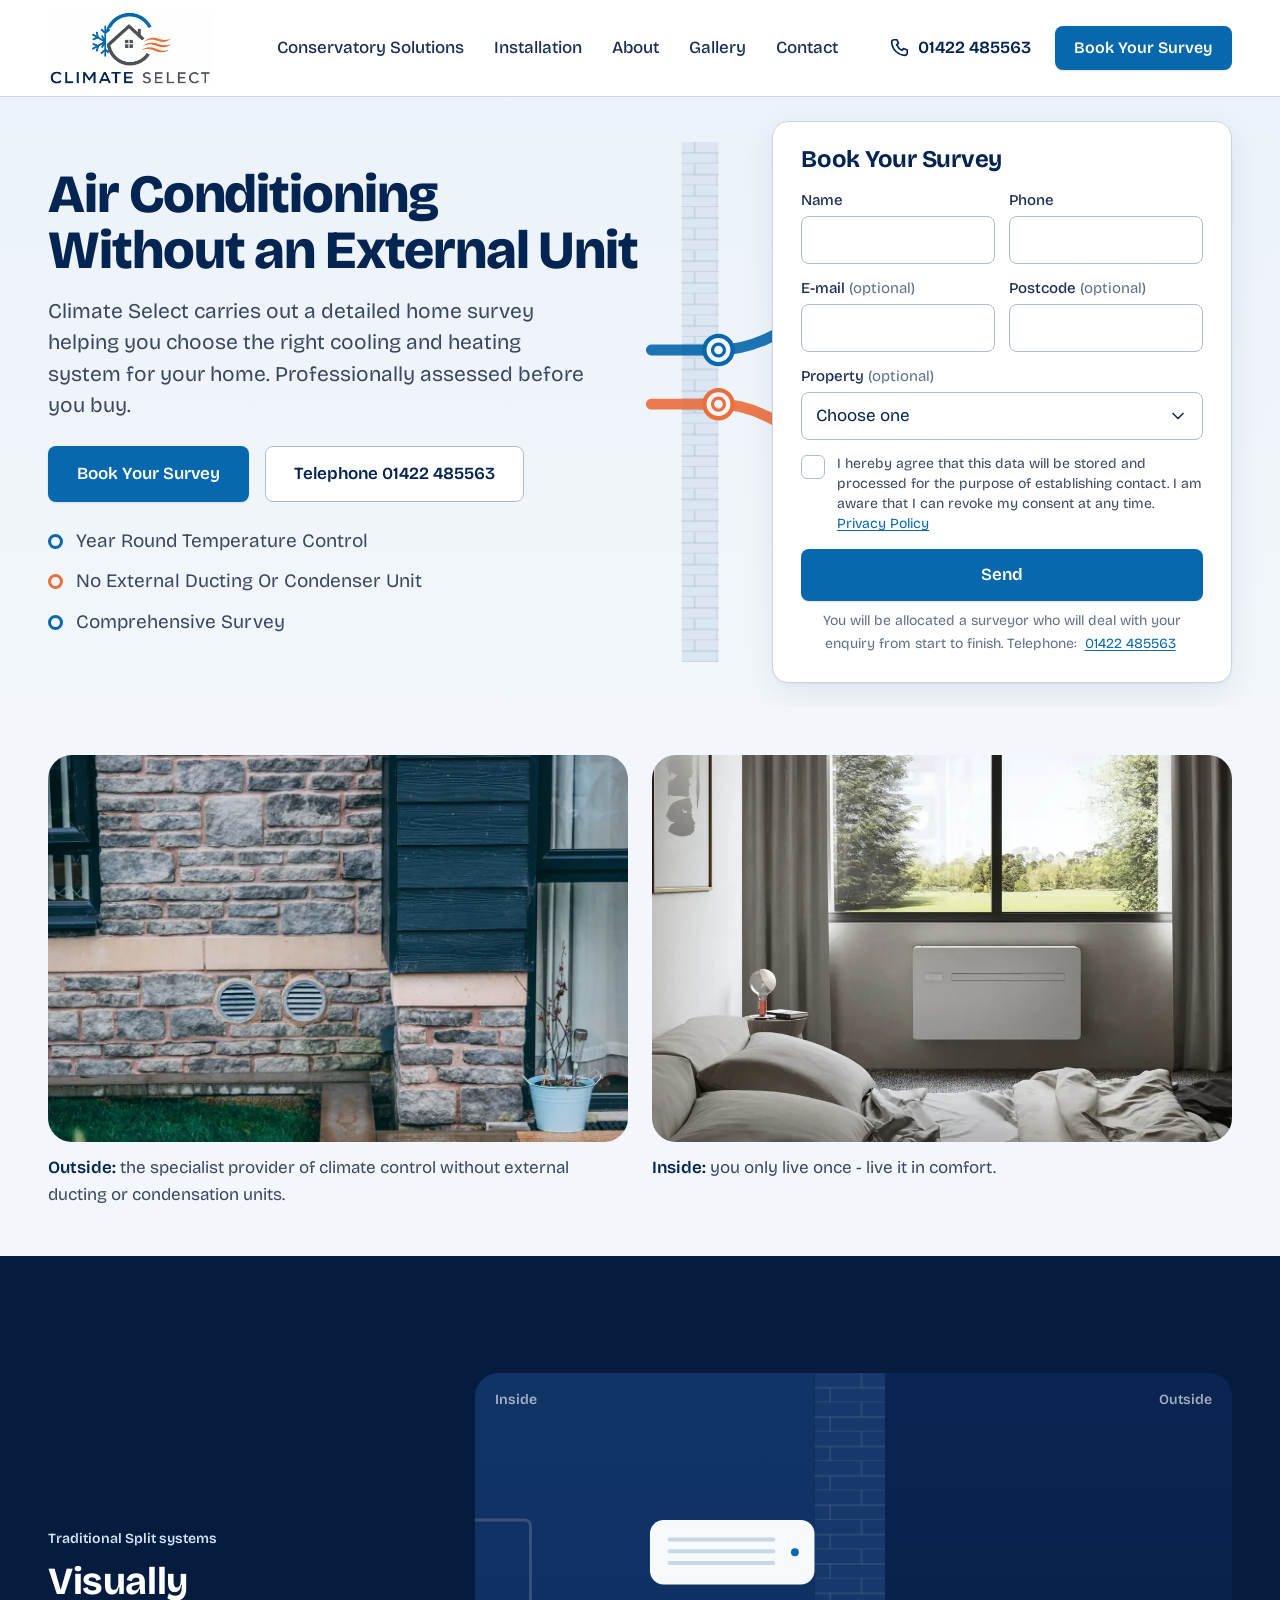
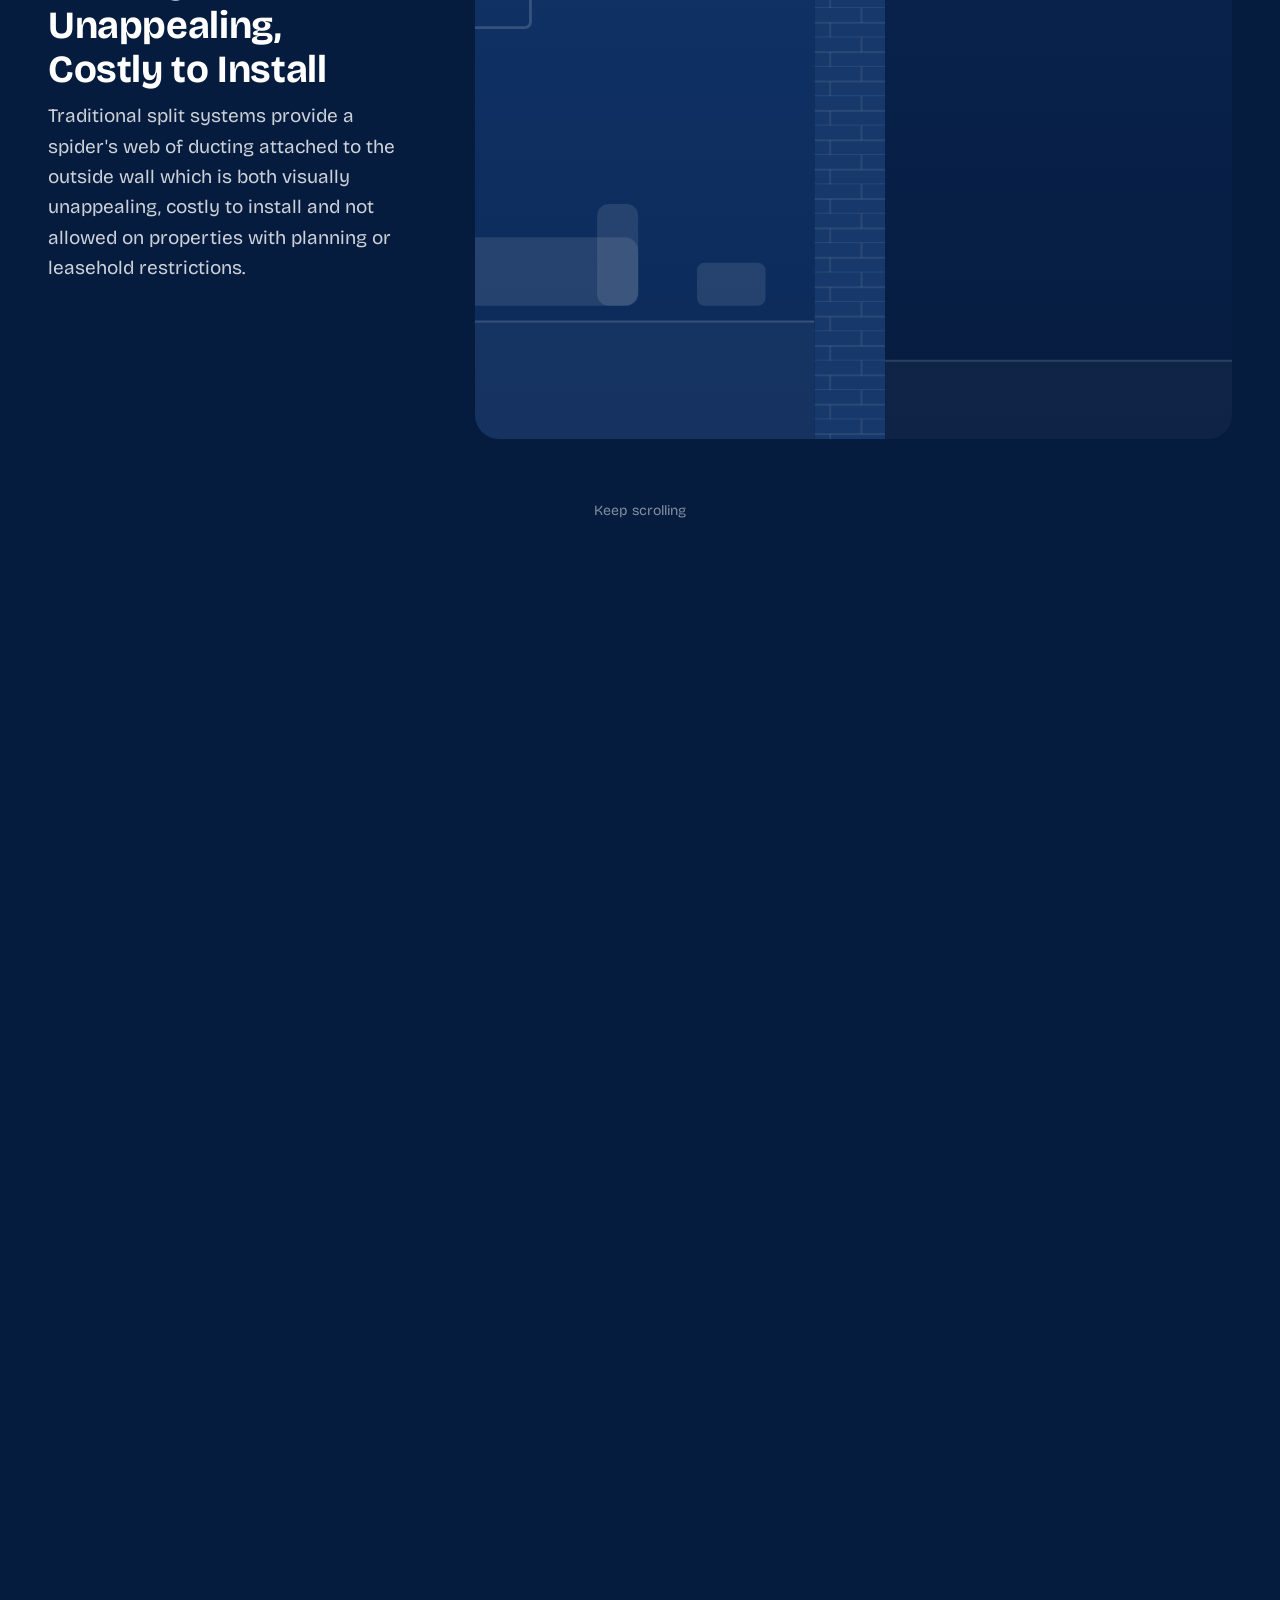
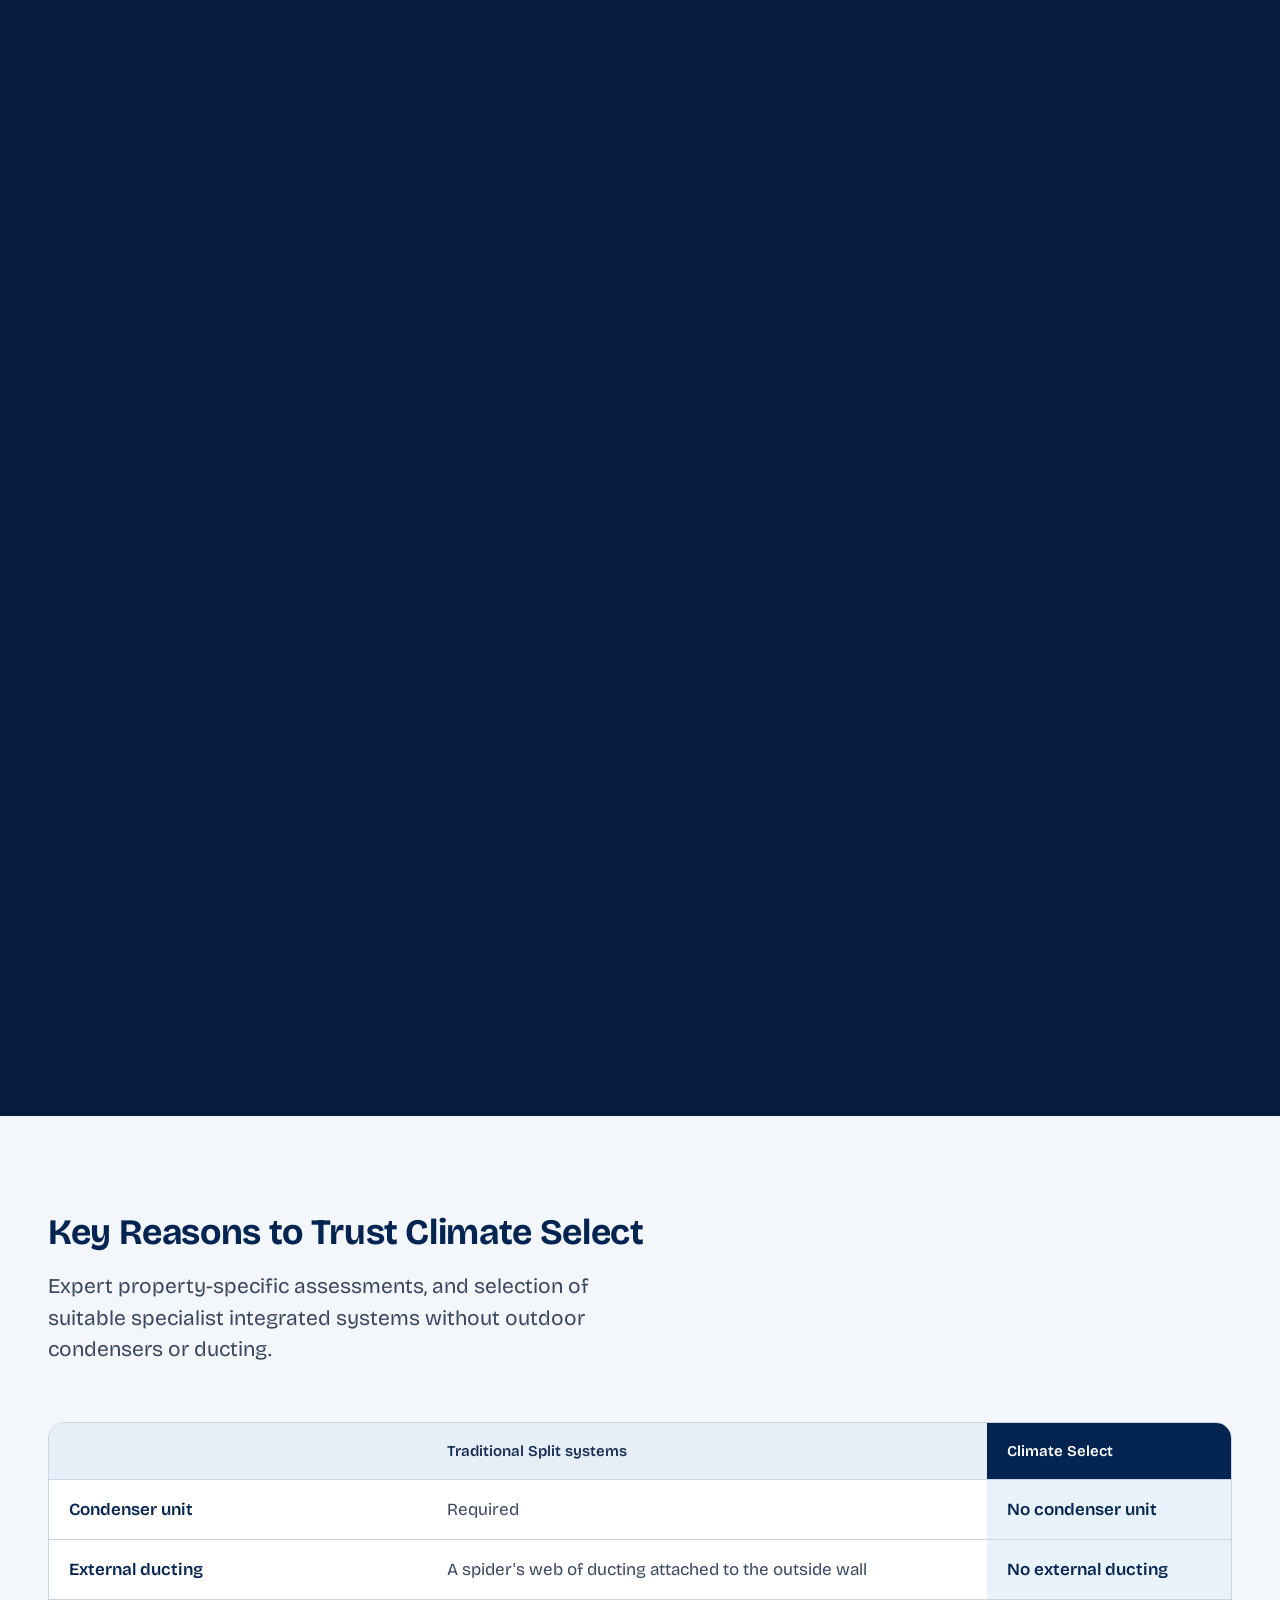
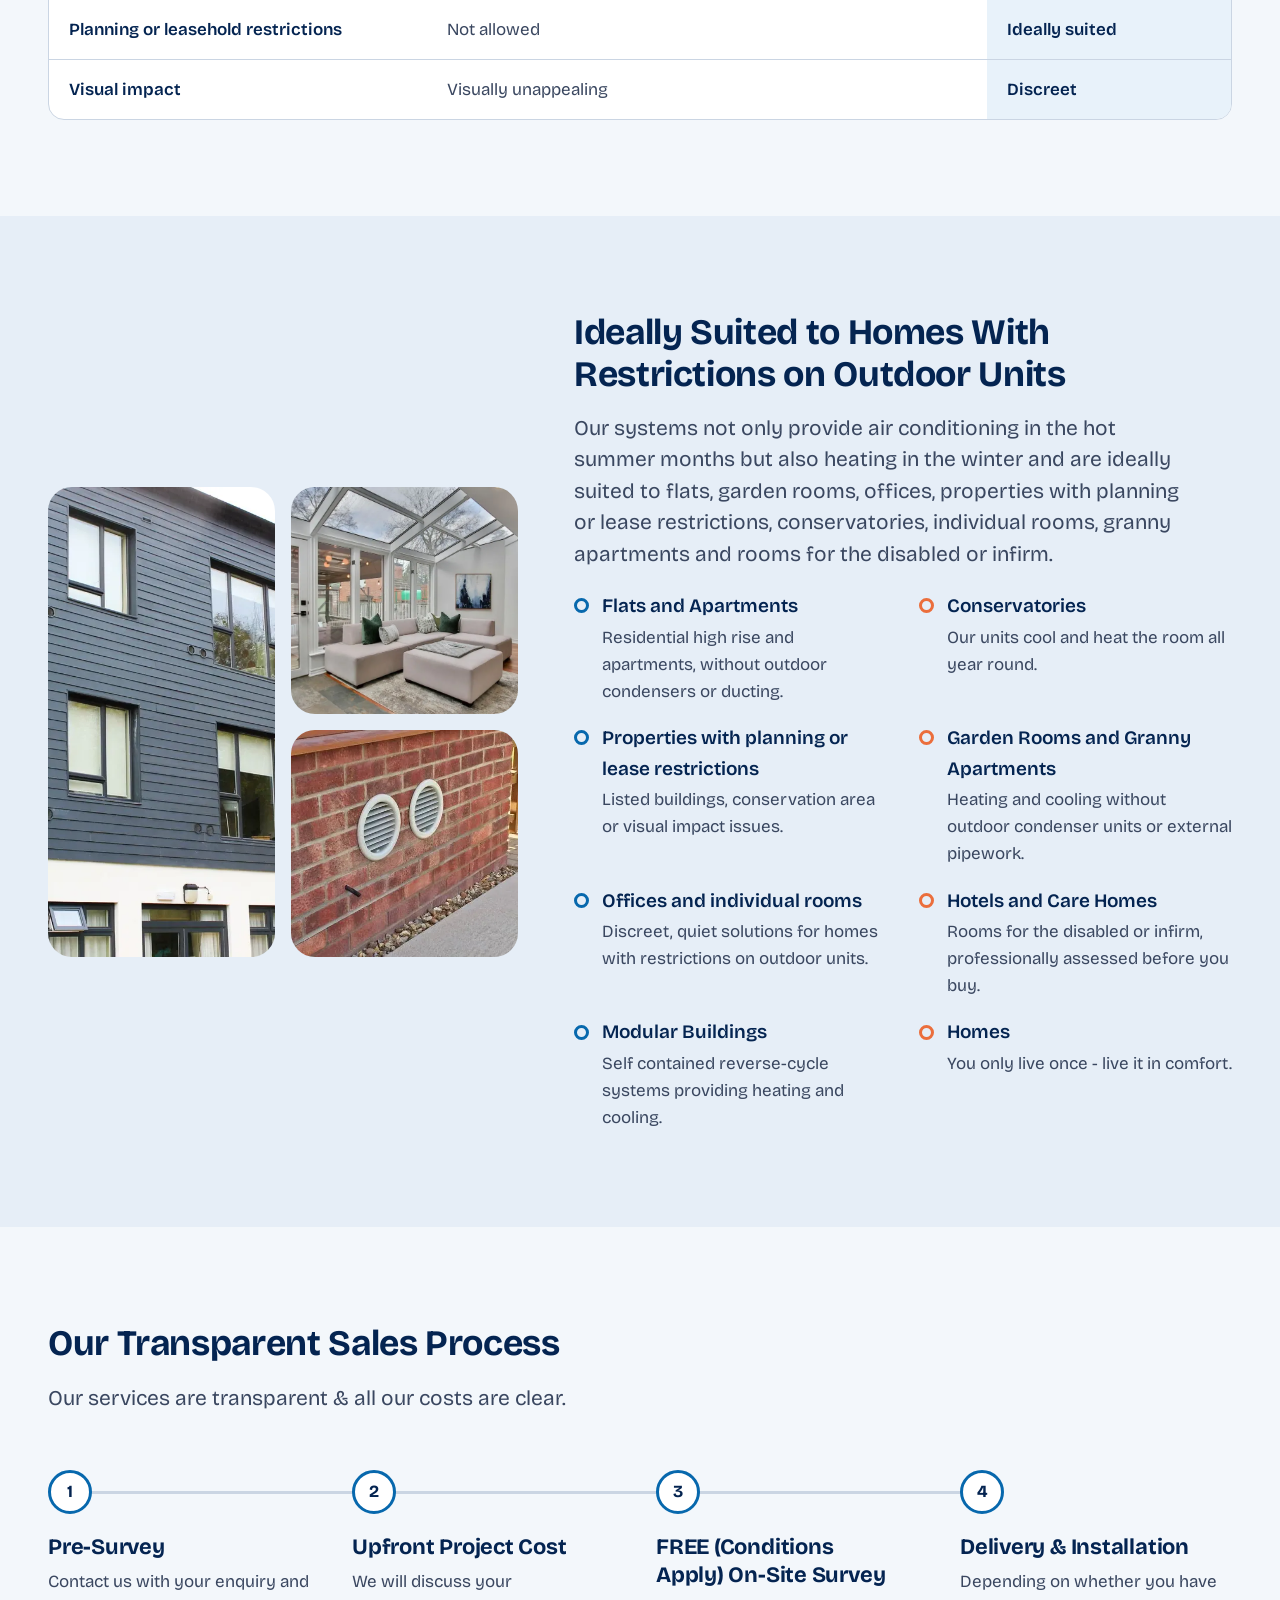
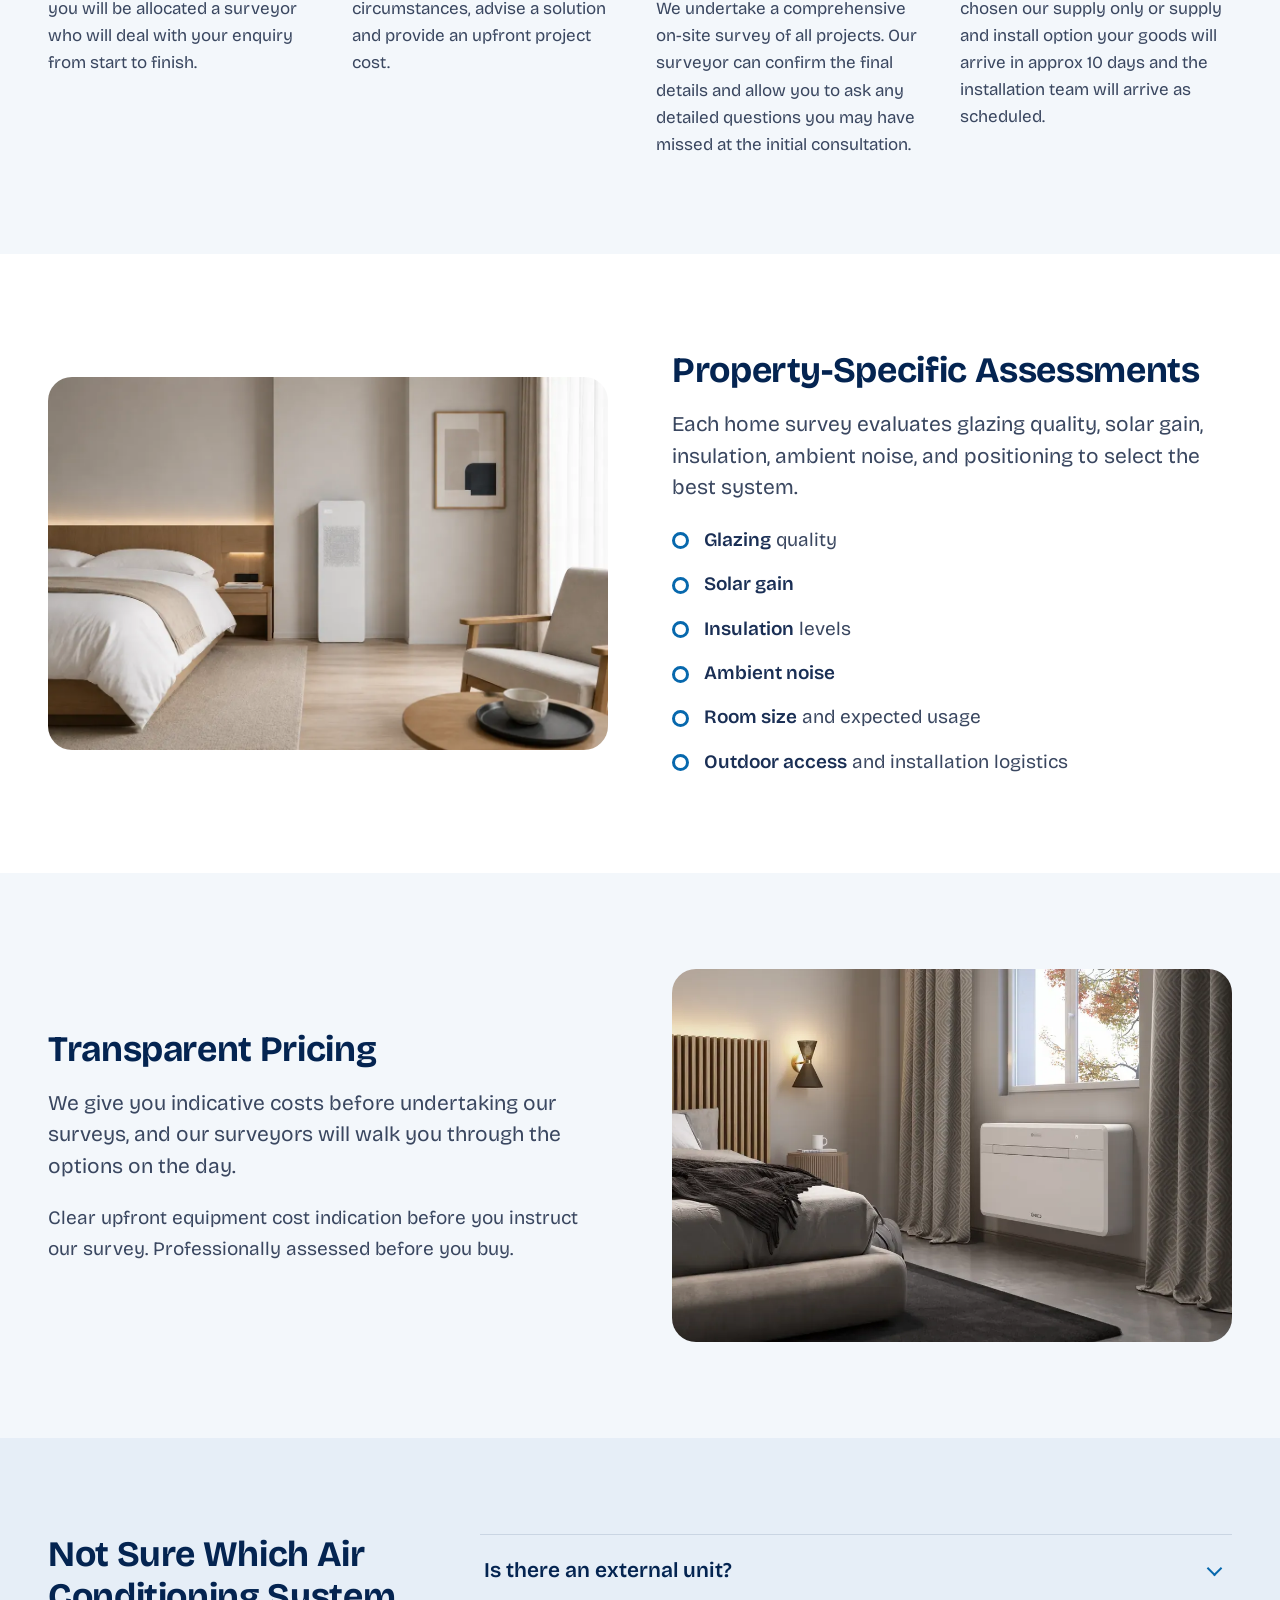
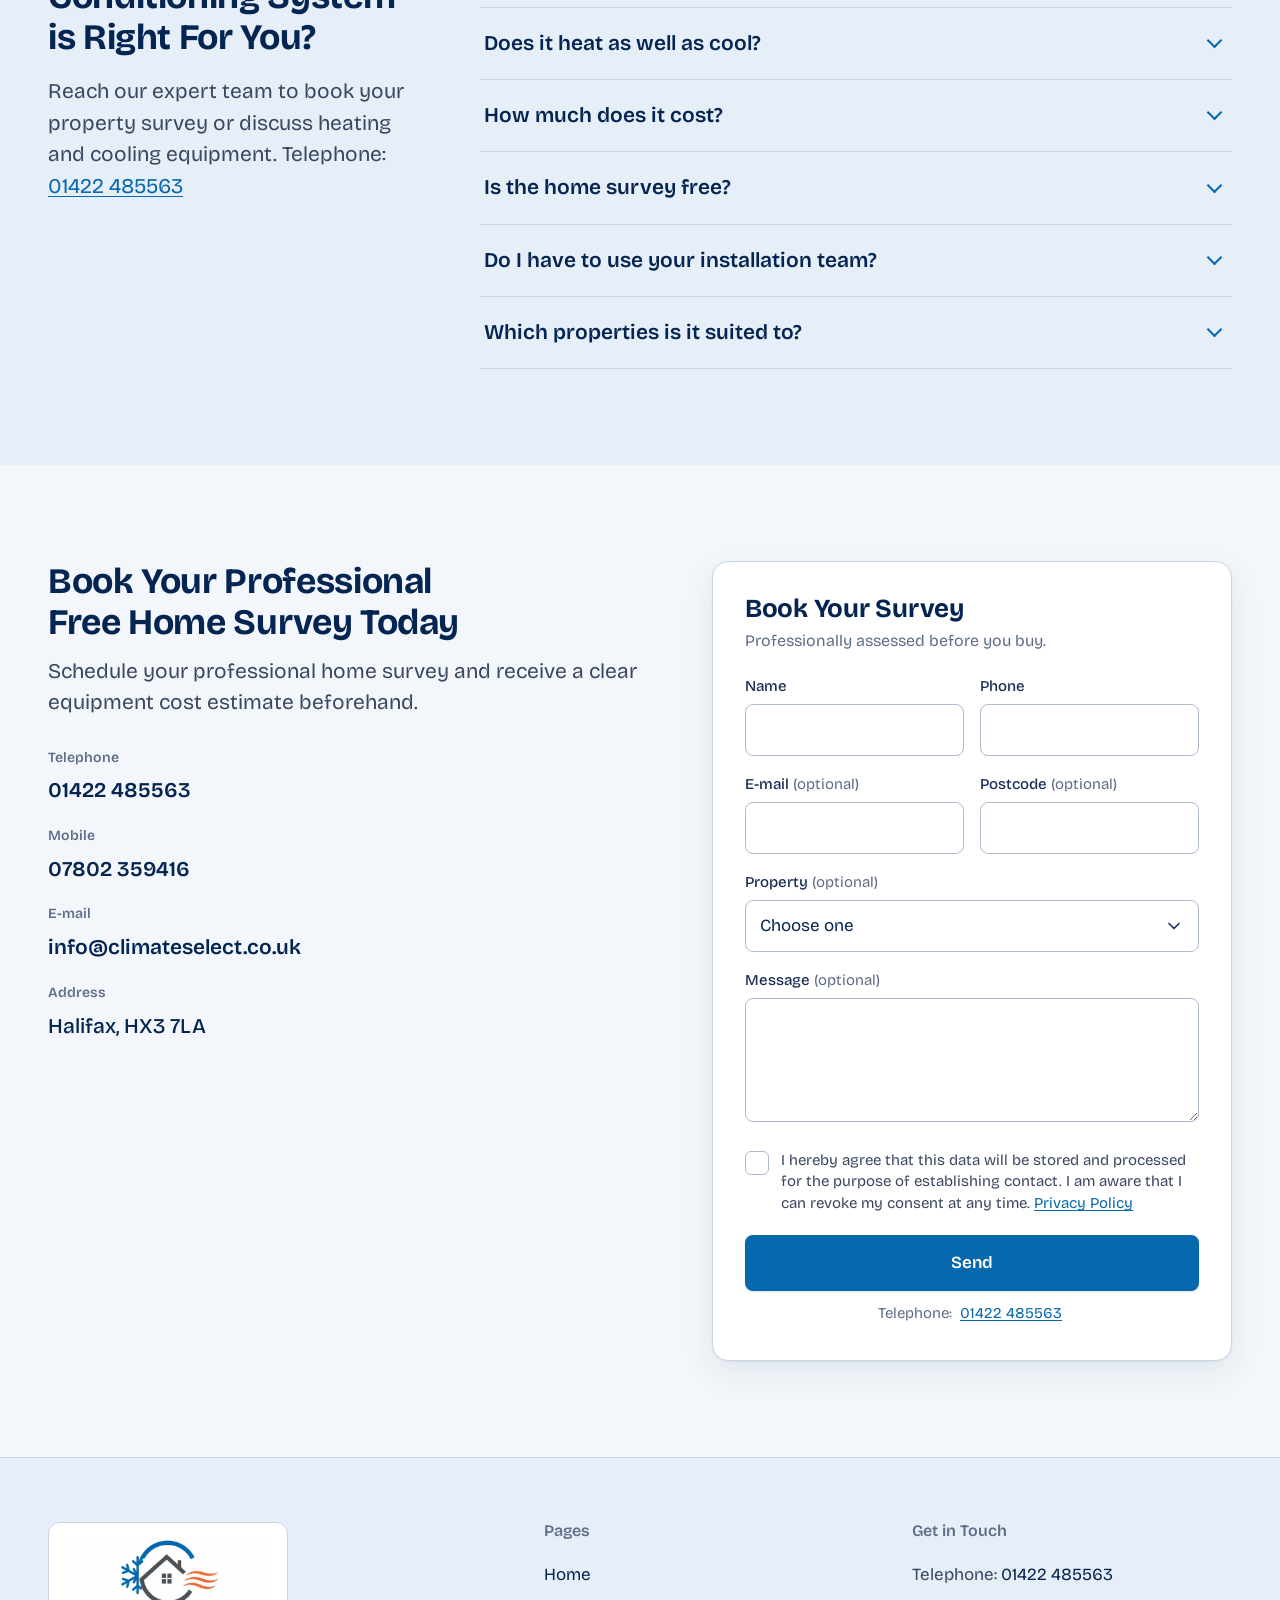
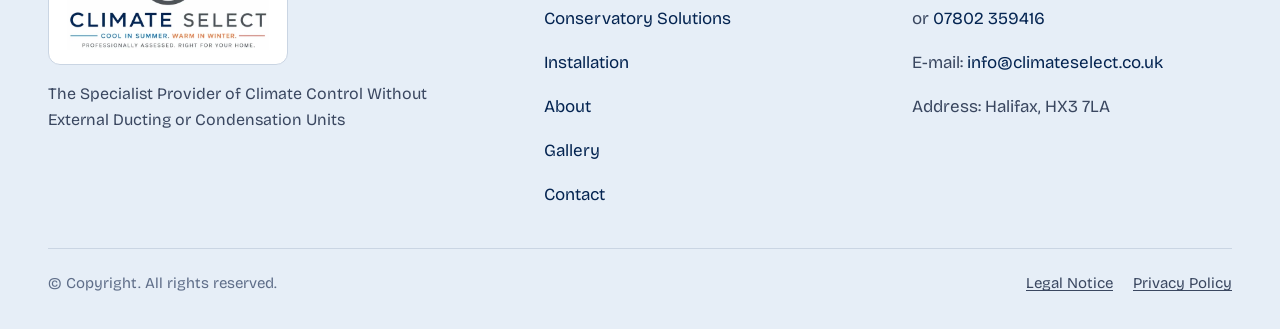
==== commit c3d8b9fa: "Publish version 2.2: the client's own wording across all six pages Co-Authored-By: Claude Opus 5.5 <" ====
--- a/index.html
+++ b/index.html
@@ -1,14 +1,14 @@
 <!doctype html>
 <html lang="en-GB">
 <head>
-  <title>Air Conditioning Without an Outdoor Unit | Climate Select</title>
-  <meta name="description" content="Heating and cooling without an outdoor unit or external ducting. Free home survey (conditions apply) and indicative costs before you order. Halifax, UK.">
+  <title>Climate Select - Heating and Cooling Survey Service</title>
+  <meta name="description" content="Climate Select offers professional home heating and cooling surveys with upfront pricing and expert equipment recommendations.">
   <link rel="canonical" href="https://www.climateselect.co.uk/">
-  <meta property="og:title" content="Air Conditioning Without an Outdoor Unit | Climate Select">
-  <meta property="og:description" content="Cooling in summer and heating in winter from one slim unit inside the room. Two small vents through the wall, nothing on the outside. Surveyed for your home, with an indicative cost before you order.">
+  <meta property="og:title" content="Climate Select - Heating and Cooling Survey Service">
+  <meta property="og:description" content="Air Conditioning Without an External Unit. Climate Select carries out a detailed home survey helping you choose the right cooling and heating system for your home. Professionally assessed before you buy.">
   <meta property="og:url" content="https://digitalmovementuk.github.io/climate-select/">
-  <meta name="twitter:title" content="Air Conditioning Without an Outdoor Unit | Climate Select">
-  <meta name="twitter:description" content="Cooling in summer and heating in winter from one slim unit inside the room. Two small vents through the wall, nothing on the outside.">
+  <meta name="twitter:title" content="Climate Select - Heating and Cooling Survey Service">
+  <meta name="twitter:description" content="Climate Select offers professional home heating and cooling surveys with upfront pricing and expert equipment recommendations.">
   <meta charset="utf-8">
 <meta name="viewport" content="width=device-width, initial-scale=1">
 <meta name="robots" content="noindex, nofollow">
@@ -23,7 +23,7 @@
 <meta property="og:image" content="https://digitalmovementuk.github.io/climate-select/share.jpg">
 <meta property="og:image:width" content="1200">
 <meta property="og:image:height" content="630">
-<meta property="og:image:alt" content="Climate Select: air conditioning and heating with nothing on the outside wall">
+<meta property="og:image:alt" content="Climate Select: Air Conditioning Without an External Unit">
 <meta name="twitter:card" content="summary_large_image">
 <meta name="twitter:image" content="https://digitalmovementuk.github.io/climate-select/share.jpg">
 <script>document.documentElement.classList.add('js');if(!matchMedia('(prefers-reduced-motion: reduce)').matches)document.documentElement.classList.add('motion');</script>
@@ -39,29 +39,29 @@
         "url": "https://www.climateselect.co.uk/",
         "logo": "https://www.climateselect.co.uk/wp-content/uploads/go-x/u/525cbdd3-9550-4557-8653-8c8a4f64cbda/image.png",
         "image": "https://www.climateselect.co.uk/wp-content/uploads/go-x/u/33ac1a99-0c56-4673-9639-0344caf4eeee/image.jpg",
-        "description": "Professional home heating and cooling surveys, with self-contained systems that need no outdoor condenser unit or external ducting.",
+        "description": "Climate Select offers professional home heating and cooling surveys with upfront pricing and expert equipment recommendations.",
         "telephone": "+44 1422 485563",
         "email": "info@climateselect.co.uk",
         "address": { "@type": "PostalAddress", "addressLocality": "Halifax", "addressRegion": "West Yorkshire", "postalCode": "HX3 7LA", "addressCountry": "GB" }
       },
       { "@type": "WebSite", "@id": "https://www.climateselect.co.uk/#website", "url": "https://www.climateselect.co.uk/", "name": "Climate Select", "inLanguage": "en-GB", "publisher": { "@id": "https://www.climateselect.co.uk/#business" } },
-      { "@type": "WebPage", "@id": "https://www.climateselect.co.uk/#webpage", "url": "https://www.climateselect.co.uk/", "name": "Air Conditioning Without an Outdoor Unit | Climate Select", "description": "Heating and cooling without an outdoor unit or external ducting. Free home survey (conditions apply) and indicative costs before you order. Halifax, UK.", "inLanguage": "en-GB", "isPartOf": { "@id": "https://www.climateselect.co.uk/#website" }, "about": { "@id": "https://www.climateselect.co.uk/#business" } },
+      { "@type": "WebPage", "@id": "https://www.climateselect.co.uk/#webpage", "url": "https://www.climateselect.co.uk/", "name": "Climate Select - Heating and Cooling Survey Service", "description": "Climate Select offers professional home heating and cooling surveys with upfront pricing and expert equipment recommendations.", "inLanguage": "en-GB", "isPartOf": { "@id": "https://www.climateselect.co.uk/#website" }, "about": { "@id": "https://www.climateselect.co.uk/#business" } },
       { "@type": "BreadcrumbList", "itemListElement": [ { "@type": "ListItem", "position": 1, "name": "Home", "item": "https://www.climateselect.co.uk/" } ] },
       {
         "@type": "FAQPage",
         "mainEntity": [
-          { "@type": "Question", "name": "Do I need an outdoor unit?", "acceptedAnswer": { "@type": "Answer", "text": "No. Our self-contained systems house all components inside, so there is no outdoor condenser unit and no external refrigerant pipework. Two small vents through the wall are all that shows outside." } },
-          { "@type": "Question", "name": "Can the system heat as well as cool?", "acceptedAnswer": { "@type": "Answer", "text": "Yes. Our systems are reverse-cycle units that provide cooling in summer and heating in winter." } },
-          { "@type": "Question", "name": "How much does it cost?", "acceptedAnswer": { "@type": "Answer", "text": "We give an indicative equipment cost before you instruct a survey. After the survey, and before you order, your surveyor confirms the project cost." } },
-          { "@type": "Question", "name": "Is the home survey free?", "acceptedAnswer": { "@type": "Answer", "text": "We offer a free on-site survey, subject to conditions. We explain the conditions when you book." } },
-          { "@type": "Question", "name": "Do I have to use your installation team?", "acceptedAnswer": { "@type": "Answer", "text": "No. Many customers use their own local tradespeople. Your surveyor confirms what your installer needs during the survey." } },
-          { "@type": "Question", "name": "Which properties is it suited to?", "acceptedAnswer": { "@type": "Answer", "text": "Flats, garden rooms, offices, conservatories, granny annexes, listed buildings, and properties with planning or lease restrictions on external works. Each home is surveyed before we recommend a system." } }
+          { "@type": "Question", "name": "Is there an external unit?", "acceptedAnswer": { "@type": "Answer", "text": "No external ducting or condenser unit. We focus on providing integrated air-conditioning systems, which contain all components internally without requiring outdoor condensers or external refrigerant pipes, offering discreet, quiet solutions for homes with restrictions on outdoor units." } },
+          { "@type": "Question", "name": "Does it heat as well as cool?", "acceptedAnswer": { "@type": "Answer", "text": "Year round temperature control: our units cool and heat the room all year round. Reduced condensation." } },
+          { "@type": "Question", "name": "How much does it cost?", "acceptedAnswer": { "@type": "Answer", "text": "We give you indicative costs before undertaking our surveys. We will discuss your circumstances, advise a solution and provide an upfront project cost." } },
+          { "@type": "Question", "name": "Is the home survey free?", "acceptedAnswer": { "@type": "Answer", "text": "FREE (conditions apply) on-site survey. We undertake a comprehensive on-site survey of all projects." } },
+          { "@type": "Question", "name": "Do I have to use your installation team?", "acceptedAnswer": { "@type": "Answer", "text": "If you wish to save costs or undertake the work more quickly, there is no obligation to use our installation teams." } },
+          { "@type": "Question", "name": "Which properties is it suited to?", "acceptedAnswer": { "@type": "Answer", "text": "Ideally suited to: homes, flats, hotels, care homes, modular buildings, garden rooms, residential high rise, apartments, listed buildings." } }
         ]
       }
     ]
   }
   </script>
-  <script type="module" crossorigin src="./assets/main-D3ebWsyA.js"></script>
+  <script type="module" crossorigin src="./assets/main-CaXhuLzx.js"></script>
   <link rel="stylesheet" crossorigin href="./assets/main-DVyU03aV.css">
 </head>
 <body>
@@ -73,7 +73,7 @@
     </a>
     <nav class="nav" aria-label="Main">
       <ul class="nav__list">
-        <li><a class="nav__link" href="./conservatory-solutions/">Conservatories</a></li>
+        <li><a class="nav__link" href="./conservatory-solutions/">Conservatory Solutions</a></li>
         <li><a class="nav__link" href="./installation/">Installation</a></li>
         <li><a class="nav__link" href="./about/">About</a></li>
         <li><a class="nav__link" href="./gallery/">Gallery</a></li>
@@ -85,7 +85,7 @@
         <svg class="icon" viewBox="0 0 24 24" aria-hidden="true" focusable="false"><path d="M6.6 3h3.2l1.6 4.2-2 1.3a12.6 12.6 0 0 0 6.1 6.1l1.3-2 4.2 1.6v3.2A2.6 2.6 0 0 1 18.4 20 15.4 15.4 0 0 1 4 5.6 2.6 2.6 0 0 1 6.6 3Z" fill="none" stroke="currentColor" stroke-width="1.8" stroke-linejoin="round"/></svg>
         <span class="site-header__phone-text">01422 485563</span>
       </a>
-      <a class="btn btn--primary btn--sm site-header__cta" href="#enquiry">Book a free survey</a>
+      <a class="btn btn--primary btn--sm site-header__cta" href="#enquiry">Book Your Survey</a>
       <button class="menu-toggle" type="button" aria-expanded="false" aria-controls="site-menu" data-menu-toggle>
         <span class="menu-toggle__bars" aria-hidden="true"><i></i><i></i><i></i></span>
         <span class="menu-toggle__label">Menu</span>
@@ -95,13 +95,13 @@
   <div class="site-menu" id="site-menu" data-site-menu hidden>
     <nav class="container site-menu__inner" aria-label="Menu">
       <a class="site-menu__link" href="./" aria-current="page">Home</a>
-      <a class="site-menu__link" href="./conservatory-solutions/">Conservatory solutions</a>
+      <a class="site-menu__link" href="./conservatory-solutions/">Conservatory Solutions</a>
       <a class="site-menu__link" href="./installation/">Installation</a>
-      <a class="site-menu__link" href="./about/">About Climate Select</a>
+      <a class="site-menu__link" href="./about/">About</a>
       <a class="site-menu__link" href="./gallery/">Gallery</a>
       <a class="site-menu__link" href="./contact/">Contact</a>
-      <a class="btn btn--primary btn--block" href="#enquiry">Book a free survey</a>
-      <a class="btn btn--secondary btn--block" href="tel:+441422485563">Call 01422 485563</a>
+      <a class="btn btn--primary btn--block" href="#enquiry">Book Your Survey</a>
+      <a class="btn btn--secondary btn--block" href="tel:+441422485563">Telephone 01422 485563</a>
     </nav>
   </div>
 </header>
@@ -163,27 +163,27 @@
 </svg>
 
           <div class="hero__copy">
-            <h1 class="hero__title" id="hero-title" data-rise style="--i:0">Air conditioning and heating, with nothing on the outside wall.</h1>
-            <p class="lead hero__lead" data-rise style="--i:1">One slim unit inside the room cools in summer and heats in winter. Outside, two small vents and nothing else. Indicative cost before you book.</p>
+            <h1 class="hero__title" id="hero-title" data-rise style="--i:0">Air Conditioning Without an External Unit</h1>
+            <p class="lead hero__lead" data-rise style="--i:1">Climate Select carries out a detailed home survey helping you choose the right cooling and heating system for your home. Professionally assessed before you buy.</p>
             <div class="btn-row hero__actions" data-rise style="--i:2">
-              <a class="btn btn--primary btn--lg" href="#enquiry">Book a free survey</a>
-              <a class="btn btn--secondary btn--lg" href="tel:+441422485563">Call 01422 485563</a>
+              <a class="btn btn--primary btn--lg" href="#enquiry">Book Your Survey</a>
+              <a class="btn btn--secondary btn--lg" href="tel:+441422485563">Telephone 01422 485563</a>
             </div>
             <ul class="vent-list vent-list--alt hero__facts" data-rise style="--i:3">
-              <li>Free home survey, conditions apply</li>
-              <li>Indicative cost before you commit to anything</li>
-              <li>Supply only, or supplied and installed</li>
+              <li>Year Round Temperature Control</li>
+              <li>No External Ducting Or Condenser Unit</li>
+              <li>Comprehensive Survey</li>
             </ul>
           </div>
         </section>
-        <aside class="hero-form" aria-label="Book your free survey" data-rise-card>
+        <aside class="hero-form" aria-label="Book Your Survey" data-rise-card>
           <form class="enquiry enquiry--compact" id="enquiry" data-enquiry novalidate method="post" action="/api/enquiries" aria-labelledby="enquiry-title">
   <div class="enquiry__body" data-enquiry-body>
-    <h2 class="enquiry__title" id="enquiry-title">Book your free survey</h2>
-    <p class="enquiry__lead">A surveyor calls you back. Conditions apply.</p>
+    <h2 class="enquiry__title" id="enquiry-title">Book Your Survey</h2>
+    <p class="enquiry__lead">Professionally assessed before you buy.</p>
     <div class="enquiry__fields">
       <div class="field">
-        <label class="field__label" for="enquiry-name">Full name</label>
+        <label class="field__label" for="enquiry-name">Name</label>
         <input class="field__input" id="enquiry-name" name="name" type="text" autocomplete="name" required minlength="2" maxlength="100" aria-describedby="enquiry-name-error">
         <p class="field__error" id="enquiry-name-error" hidden></p>
       </div>
@@ -193,7 +193,7 @@
         <p class="field__error" id="enquiry-phone-error" hidden></p>
       </div>
       <div class="field">
-        <label class="field__label" for="enquiry-email">Email <span class="field__optional">(optional)</span></label>
+        <label class="field__label" for="enquiry-email">E-mail <span class="field__optional">(optional)</span></label>
         <input class="field__input" id="enquiry-email" name="email" type="email" autocomplete="email" maxlength="200" aria-describedby="enquiry-email-error">
         <p class="field__error" id="enquiry-email-error" hidden></p>
       </div>
@@ -203,16 +203,18 @@
         <p class="field__error" id="enquiry-postcode-error" hidden></p>
       </div>
       <div class="field field--full">
-        <label class="field__label" for="enquiry-property">Type of property <span class="field__optional">(optional)</span></label>
+        <label class="field__label" for="enquiry-property">Property <span class="field__optional">(optional)</span></label>
         <select class="field__input field__select" id="enquiry-property" name="propertyType" aria-describedby="enquiry-property-error">
           <option value="">Choose one</option>
-          <option>House</option>
-          <option>Flat or apartment</option>
+          <option>Home</option>
+          <option>Flat or Apartment</option>
           <option>Conservatory</option>
-          <option>Garden room or annexe</option>
-          <option>Listed or conservation-area home</option>
-          <option>Office or commercial</option>
-          <option>Care home or hotel</option>
+          <option>Garden Room</option>
+          <option>Granny Apartment</option>
+          <option>Listed Building</option>
+          <option>Office</option>
+          <option>Hotel or Care Home</option>
+          <option>Modular Building</option>
           <option>Other</option>
         </select>
         <p class="field__error" id="enquiry-property-error" hidden></p>
@@ -223,7 +225,7 @@
       <label class="check" for="enquiry-consent">
         <input class="check__input" id="enquiry-consent" name="consent" type="checkbox" value="true" required aria-describedby="enquiry-consent-error">
         <span class="check__box" aria-hidden="true"></span>
-        <span class="check__text">I agree that Climate Select may use these details to contact me about my enquiry. They are not passed to anyone else. <a href="https://www.climateselect.co.uk/privacy-policy/" target="_blank" rel="noopener">Privacy policy</a></span>
+        <span class="check__text">I hereby agree that this data will be stored and processed for the purpose of establishing contact. I am aware that I can revoke my consent at any time. <a href="https://www.climateselect.co.uk/privacy-policy/" target="_blank" rel="noopener">Privacy Policy</a></span>
       </label>
       <p class="field__error" id="enquiry-consent-error" hidden></p>
     </div>
@@ -233,8 +235,8 @@
     </div>
     <input type="hidden" name="source" value="/">
     <p class="enquiry__form-error" data-enquiry-form-error role="alert" hidden></p>
-    <button class="btn btn--primary btn--block enquiry__submit" type="submit" data-enquiry-submit>Book my free survey</button>
-    <p class="enquiry__note">A surveyor calls you back. Conditions apply. Prefer to talk? Call <a href="tel:+441422485563">01422 485563</a>.</p>
+    <button class="btn btn--primary btn--block enquiry__submit" type="submit" data-enquiry-submit>Send</button>
+    <p class="enquiry__note">You will be allocated a surveyor who will deal with your enquiry from start to finish. Telephone: <a href="tel:+441422485563">01422 485563</a></p>
   </div>
   <div class="enquiry__success" data-enquiry-success tabindex="-1" hidden>
     <svg class="vent-mark" viewBox="0 0 96 48" aria-hidden="true" focusable="false">
@@ -243,9 +245,9 @@
       <path class="vent-mark__tick" d="M15 24.5l6.5 6.5L34 18" fill="none" stroke="#0768AD" stroke-width="4" stroke-linecap="round" stroke-linejoin="round"/>
       <path class="vent-mark__wave" d="M62 24c3-4 7-4 10 0s7 4 10 0" fill="none" stroke="#EB6E3C" stroke-width="4" stroke-linecap="round"/>
     </svg>
-    <h2 class="enquiry__title">Thanks, <span data-enquiry-name>we have your enquiry</span>.</h2>
-    <p>A surveyor will call you on <strong data-enquiry-phone></strong> to arrange your survey and explain the conditions.</p>
-    <p class="enquiry__note">Need it sooner? Call <a href="tel:+441422485563">01422 485563</a>.</p>
+    <h2 class="enquiry__title">Message was successfully sent</h2>
+    <p><span data-enquiry-name>Thank you</span>. You will be allocated a surveyor who will deal with your enquiry from start to finish. We will telephone you on <strong data-enquiry-phone></strong>.</p>
+    <p class="enquiry__note">Telephone: <a href="tel:+441422485563">01422 485563</a></p>
   </div>
 </form>
 
@@ -254,15 +256,15 @@
     </div>
 
     <!-- Proof: the two real photographs that say it all -->
-    <section class="proof" aria-label="What you see outside and inside">
+    <section class="proof" aria-label="Outside and inside">
       <div class="container proof__grid">
         <figure class="proof__item">
-          <div class="frame frame--3x2"><img src="./assets/exterior-stone-vents-bfsbBKJW.webp" alt="Stone wall with two small round vents beneath a window, and no outdoor unit" width="1200" height="800"></div>
-          <figcaption><strong>Outside:</strong> two small vents, and nothing else on the wall.</figcaption>
+          <div class="frame frame--3x2"><img src="./assets/exterior-stone-vents-bfsbBKJW.webp" alt="Stone wall with two small round vents beneath a window, and no external unit" width="1200" height="800"></div>
+          <figcaption><strong>Outside:</strong> the specialist provider of climate control without external ducting or condensation units.</figcaption>
         </figure>
         <figure class="proof__item">
           <div class="frame frame--3x2"><img src="./assets/hero-living-room-D6Q1Q6ET.webp" alt="Bright living room with a slim white wall-mounted heating and cooling unit beneath a window" width="1200" height="674"></div>
-          <figcaption><strong>Inside:</strong> one slim unit on the wall, cooling and heating the room.</figcaption>
+          <figcaption><strong>Inside:</strong> you only live once - live it in comfort.</figcaption>
         </figure>
       </div>
     </section>
@@ -272,26 +274,26 @@
       <div class="container stage__pin">
         <div class="stage__captions">
           <div class="stage__caption">
-            <span class="stage__caption-kicker">A conventional split system</span>
-            <h2 id="stage-title">Bolts this to the outside of your home.</h2>
-            <p>An outdoor condenser on a bracket, pipework in trunking down the wall, a drain. In a flat, a listed home or a conservation area it is often not allowed at all.</p>
+            <span class="stage__caption-kicker">Traditional Split systems</span>
+            <h2 id="stage-title">Visually Unappealing, Costly to Install</h2>
+            <p>Traditional split systems provide a spider's web of ducting attached to the outside wall which is both visually unappealing, costly to install and not allowed on properties with planning or leasehold restrictions.</p>
           </div>
           <div class="stage__caption">
-            <span class="stage__caption-kicker">A Climate Select system</span>
-            <h2>Puts nothing there.</h2>
-            <p>Every part of the system sits inside the room. The outside wall stays exactly as it was, apart from two small vents.</p>
+            <span class="stage__caption-kicker">Our self contained systems</span>
+            <h2>Without Any External Pipework or Condenser Unit</h2>
+            <p>Our self contained systems solve this issue operating without any external pipework or condenser unit.</p>
           </div>
           <div class="stage__caption">
-            <span class="stage__caption-kicker stage__caption-kicker--warm">Two vents, nothing else</span>
-            <h2>Air in, air out. The rest stays inside.</h2>
-            <p>Two discreet vents through the wall let the unit draw air in and send it out. Cooling in summer, heating in winter, from one slim unit in the room.</p>
+            <span class="stage__caption-kicker stage__caption-kicker--warm">Year Round Temperature Control</span>
+            <h2>Air Conditioning in the Hot Summer Months, Heating in the Winter</h2>
+            <p>Our range includes self contained reverse-cycle systems providing heating and cooling without outdoor condenser units or external pipework.</p>
           </div>
         </div>
 
         <div class="stage__frame">
         <div class="stage__labels" aria-hidden="true"><span>Inside</span><span>Outside</span></div>
         <svg class="stage__art" viewBox="0 0 1200 680" preserveAspectRatio="xMidYMid slice" role="img" aria-labelledby="stage-art-title">
-          <title id="stage-art-title">Cross-section of a wall: a Climate Select unit inside the room, two small vents on the outside face, and nothing else on the outside wall.</title>
+          <title id="stage-art-title">Cross-section of a wall: a Climate Select self contained unit inside the room, two small vents on the outside face, and no external unit on the outside wall.</title>
           <defs>
             <linearGradient id="g-in" x1="0" y1="0" x2="0" y2="1"><stop offset="0" stop-color="#113467"/><stop offset="1" stop-color="#0B2A5A"/></linearGradient>
             <linearGradient id="g-out" x1="0" y1="0" x2="0" y2="1"><stop offset="0" stop-color="#0A2552"/><stop offset="1" stop-color="#061C3F"/></linearGradient>
@@ -396,39 +398,39 @@
     <section class="section" aria-labelledby="compare-title">
       <div class="container">
         <div class="section__head">
-          <h2 id="compare-title">What each system puts on your outside wall</h2>
-          <p class="lead">A standard split system needs an outdoor unit and a run of pipework across the outside of the building. A Climate Select system does not.</p>
+          <h2 id="compare-title">Key Reasons to Trust Climate Select</h2>
+          <p class="lead">Expert property-specific assessments, and selection of suitable specialist integrated systems without outdoor condensers or ducting.</p>
         </div>
         <div class="compare-wrap">
           <table class="compare">
-            <caption class="sr-only">Comparison of a traditional split system with a Climate Select self-contained system</caption>
+            <caption class="sr-only">Traditional split systems compared with Climate Select self contained systems</caption>
             <thead>
               <tr>
                 <th scope="col"><span class="sr-only">Feature</span></th>
-                <th scope="col">Traditional split system</th>
-                <th scope="col" class="is-cs">Climate Select system</th>
+                <th scope="col">Traditional Split systems</th>
+                <th scope="col" class="is-cs">Climate Select</th>
               </tr>
             </thead>
             <tbody>
               <tr>
-                <th scope="row">Outdoor condenser unit</th>
-                <td><span class="cell-label">Traditional split system</span>Required</td>
-                <td class="is-cs"><span class="cell-label">Climate Select</span>Not needed</td>
+                <th scope="row">Condenser unit</th>
+                <td><span class="cell-label">Traditional Split systems</span>Required</td>
+                <td class="is-cs"><span class="cell-label">Climate Select</span>No condenser unit</td>
               </tr>
               <tr>
-                <th scope="row">Pipework or ducting on the outside wall</th>
-                <td><span class="cell-label">Traditional split system</span>Yes</td>
-                <td class="is-cs"><span class="cell-label">Climate Select</span>None, just two small vents</td>
+                <th scope="row">External ducting</th>
+                <td><span class="cell-label">Traditional Split systems</span>A spider's web of ducting attached to the outside wall</td>
+                <td class="is-cs"><span class="cell-label">Climate Select</span>No external ducting</td>
               </tr>
               <tr>
                 <th scope="row">Planning or leasehold restrictions</th>
-                <td><span class="cell-label">Traditional split system</span>Often not allowed</td>
+                <td><span class="cell-label">Traditional Split systems</span>Not allowed</td>
                 <td class="is-cs"><span class="cell-label">Climate Select</span>Ideally suited</td>
               </tr>
               <tr>
-                <th scope="row">What the street sees</th>
-                <td><span class="cell-label">Traditional split system</span>A visible box and pipe run</td>
-                <td class="is-cs"><span class="cell-label">Climate Select</span>Two discreet vents, everything else inside</td>
+                <th scope="row">Visual impact</th>
+                <td><span class="cell-label">Traditional Split systems</span>Visually unappealing</td>
+                <td class="is-cs"><span class="cell-label">Climate Select</span>Discreet</td>
               </tr>
             </tbody>
           </table>
@@ -440,22 +442,22 @@
     <section class="section section--alt" aria-labelledby="who-title">
       <div class="container who">
         <div class="who__collage">
-          <figure class="frame who__photo who__photo--tall"><img src="./assets/gallery-apartments-red-DelxMTMY.webp" alt="Modern apartment block with red and grey facades and no outdoor units on the walls" width="1200" height="800" loading="lazy"></figure>
+          <figure class="frame who__photo who__photo--tall"><img src="./assets/gallery-apartments-red-DelxMTMY.webp" alt="Modern apartment block with red and grey facades and no external units on the walls" width="1200" height="800" loading="lazy"></figure>
           <figure class="frame who__photo who__photo--square who__photo--hide-phone"><img src="./assets/conservatory-skylight-OVxmTuZV.webp" alt="Conservatory with a glass roof and a sofa" width="683" height="643" loading="lazy"></figure>
-          <figure class="frame who__photo who__photo--square"><img src="./assets/exterior-brick-vents-C0pTeHci.webp" alt="Red brick wall with two round vents and no outdoor unit" width="447" height="447" loading="lazy"></figure>
+          <figure class="frame who__photo who__photo--square"><img src="./assets/exterior-brick-vents-C0pTeHci.webp" alt="Red brick wall with two round vents and no external unit" width="447" height="447" loading="lazy"></figure>
         </div>
         <div class="who__text">
-          <h2 id="who-title">Made for homes and buildings where a box outside is not an option</h2>
-          <p class="lead">Where an outdoor unit is impractical, restricted or simply not wanted. Each property is surveyed before we recommend anything.</p>
+          <h2 id="who-title">Ideally Suited to Homes With Restrictions on Outdoor Units</h2>
+          <p class="lead">Our systems not only provide air conditioning in the hot summer months but also heating in the winter and are ideally suited to flats, garden rooms, offices, properties with planning or lease restrictions, conservatories, individual rooms, granny apartments and rooms for the disabled or infirm.</p>
           <ul class="vent-list vent-list--alt who__list">
-            <li><strong>Flats and apartments</strong>Comfort in each flat, without a condenser on the building.</li>
-            <li><strong>Conservatories</strong>Keep the glass roof and control the temperature all year round.</li>
-            <li><strong>Listed and conservation-area homes</strong>Options where visible external works are restricted. We check each property.</li>
-            <li><strong>Garden rooms and annexes</strong>Year-round heating and cooling in a detached room or a self-contained annexe.</li>
-            <li><strong>Offices</strong>Discreet climate control for individual rooms and small spaces.</li>
-            <li><strong>Care homes and hotels</strong>Room-by-room control without outdoor ducting or condensers.</li>
-            <li><strong>Modular buildings</strong>Self-contained systems for modular and off-site builds.</li>
-            <li><strong>Homes where looks matter</strong>Nothing on the outside wall, so the house looks exactly as it did.</li>
+            <li><strong>Flats and Apartments</strong>Residential high rise and apartments, without outdoor condensers or ducting.</li>
+            <li><strong>Conservatories</strong>Our units cool and heat the room all year round.</li>
+            <li><strong>Properties with planning or lease restrictions</strong>Listed buildings, conservation area or visual impact issues.</li>
+            <li><strong>Garden Rooms and Granny Apartments</strong>Heating and cooling without outdoor condenser units or external pipework.</li>
+            <li><strong>Offices and individual rooms</strong>Discreet, quiet solutions for homes with restrictions on outdoor units.</li>
+            <li><strong>Hotels and Care Homes</strong>Rooms for the disabled or infirm, professionally assessed before you buy.</li>
+            <li><strong>Modular Buildings</strong>Self contained reverse-cycle systems providing heating and cooling.</li>
+            <li><strong>Homes</strong>You only live once - live it in comfort.</li>
           </ul>
         </div>
       </div>
@@ -465,15 +467,15 @@
     <section class="section" id="process" aria-labelledby="process-title">
       <div class="container">
         <div class="section__head">
-          <h2 id="process-title">Know the cost before you commit</h2>
-          <p class="lead">Four clear steps, with one surveyor who handles your enquiry from start to finish.</p>
+          <h2 id="process-title">Our Transparent Sales Process</h2>
+          <p class="lead">Our services are transparent &amp; all our costs are clear.</p>
         </div>
         <ol class="timeline timeline--rail" data-timeline>
           <div class="timeline__fill" aria-hidden="true"></div>
-          <li class="timeline__item"><span class="timeline__marker" aria-hidden="true">1</span><h3>Enquiry</h3><p>Tell us about your property. You are allocated one surveyor who stays with you from start to finish.</p></li>
-          <li class="timeline__item"><span class="timeline__marker" aria-hidden="true">2</span><h3>Free survey</h3><p>Your surveyor looks at glazing, solar gain, insulation, noise and positioning, and confirms the details on site. Conditions apply.</p></li>
-          <li class="timeline__item"><span class="timeline__marker" aria-hidden="true">3</span><h3>Cost up front</h3><p>We recommend the right system for your home and confirm the project cost before you order.</p></li>
-          <li class="timeline__item"><span class="timeline__marker" aria-hidden="true">4</span><h3>Delivery and installation</h3><p>Goods arrive in around 10 days. Our team can fit them, or you use your own tradesperson. The installer shows you how it works.</p></li>
+          <li class="timeline__item"><span class="timeline__marker" aria-hidden="true">1</span><h3>Pre-Survey</h3><p>Contact us with your enquiry and you will be allocated a surveyor who will deal with your enquiry from start to finish.</p></li>
+          <li class="timeline__item"><span class="timeline__marker" aria-hidden="true">2</span><h3>Upfront Project Cost</h3><p>We will discuss your circumstances, advise a solution and provide an upfront project cost.</p></li>
+          <li class="timeline__item"><span class="timeline__marker" aria-hidden="true">3</span><h3>FREE (Conditions Apply) On-Site Survey</h3><p>We undertake a comprehensive on-site survey of all projects. Our surveyor can confirm the final details and allow you to ask any detailed questions you may have missed at the initial consultation.</p></li>
+          <li class="timeline__item"><span class="timeline__marker" aria-hidden="true">4</span><h3>Delivery &amp; Installation</h3><p>Depending on whether you have chosen our supply only or supply and install option your goods will arrive in approx 10 days and the installation team will arrive as scheduled.</p></li>
         </ol>
       </div>
     </section>
@@ -485,14 +487,14 @@
           <img src="./assets/survey-bedroom-Bggo-3J2.webp" alt="Bedroom with a neutral wall-mounted unit beside the window" width="1200" height="801" loading="lazy">
         </figure>
         <div>
-          <h2 id="survey-title">Every recommendation starts with a survey of your home</h2>
-          <p class="lead">A system that works well in one room can underperform in another. Your surveyor looks at the things that decide what will work for your property.</p>
+          <h2 id="survey-title">Property-Specific Assessments</h2>
+          <p class="lead">Each home survey evaluates glazing quality, solar gain, insulation, ambient noise, and positioning to select the best system.</p>
           <ul class="vent-list vent-list--large">
-            <li><strong>Glazing</strong> quality and window area</li>
-            <li><strong>Solar gain</strong> and which way the room faces</li>
+            <li><strong>Glazing</strong> quality</li>
+            <li><strong>Solar gain</strong></li>
             <li><strong>Insulation</strong> levels</li>
             <li><strong>Ambient noise</strong></li>
-            <li><strong>Room size</strong> and how it will be used</li>
+            <li><strong>Room size</strong> and expected usage</li>
             <li><strong>Outdoor access</strong> and installation logistics</li>
           </ul>
         </div>
@@ -506,9 +508,9 @@
           <img src="./assets/pricing-bedroom-Cr-kVcvj.webp" alt="Bedroom with a slim white heating and cooling unit beneath a window, with grey curtains" width="1200" height="677" loading="lazy">
         </figure>
         <div>
-          <h2 id="cost-title">An indicative cost before you book a survey</h2>
-          <p class="lead">We give you a clear equipment cost indication up front, so you can decide whether a survey makes sense before you commit any time. On the day, your surveyor walks you through the options.</p>
-          <p>An indicative cost is not a quote. Your surveyor confirms the final project cost after the survey and before you order.</p>
+          <h2 id="cost-title">Transparent Pricing</h2>
+          <p class="lead">We give you indicative costs before undertaking our surveys, and our surveyors will walk you through the options on the day.</p>
+          <p>Clear upfront equipment cost indication before you instruct our survey. Professionally assessed before you buy.</p>
         </div>
       </div>
     </section>
@@ -517,16 +519,16 @@
     <section class="section section--alt" aria-labelledby="faq-title">
       <div class="container faq-grid">
         <div class="faq-grid__aside">
-          <h2 id="faq-title">Questions people ask before they book</h2>
-          <p class="lead">Short answers. If yours is not here, call <a href="tel:+441422485563">01422 485563</a> and ask.</p>
+          <h2 id="faq-title">Not Sure Which Air Conditioning System is Right For You?</h2>
+          <p class="lead">Reach our expert team to book your property survey or discuss heating and cooling equipment. Telephone: <a href="tel:+441422485563">01422 485563</a></p>
         </div>
         <div class="faq">
-          <details class="faq__item"><summary class="faq__q">Do I need an outdoor unit?</summary><div class="faq__a"><p>No. Our self-contained systems house all components inside, so there is no outdoor condenser unit and no external refrigerant pipework. Two small vents through the wall are all that shows outside.</p></div></details>
-          <details class="faq__item"><summary class="faq__q">Can the system heat as well as cool?</summary><div class="faq__a"><p>Yes. Our systems are reverse-cycle units that provide cooling in summer and heating in winter.</p></div></details>
-          <details class="faq__item"><summary class="faq__q">How much does it cost?</summary><div class="faq__a"><p>We give an indicative equipment cost before you instruct a survey. After the survey, and before you order, your surveyor confirms the project cost.</p></div></details>
-          <details class="faq__item"><summary class="faq__q">Is the home survey free?</summary><div class="faq__a"><p>We offer a free on-site survey, subject to conditions. We explain the conditions when you book.</p></div></details>
-          <details class="faq__item"><summary class="faq__q">Do I have to use your installation team?</summary><div class="faq__a"><p>No. Many customers use their own local tradespeople. Your surveyor confirms what your installer needs during the survey.</p></div></details>
-          <details class="faq__item"><summary class="faq__q">Which properties is it suited to?</summary><div class="faq__a"><p>Flats, garden rooms, offices, conservatories, granny annexes, listed buildings, and properties with planning or lease restrictions on external works. Each home is surveyed before we recommend a system.</p></div></details>
+          <details class="faq__item"><summary class="faq__q">Is there an external unit?</summary><div class="faq__a"><p>No external ducting or condenser unit. We focus on providing integrated air-conditioning systems, which contain all components internally without requiring outdoor condensers or external refrigerant pipes, offering discreet, quiet solutions for homes with restrictions on outdoor units.</p></div></details>
+          <details class="faq__item"><summary class="faq__q">Does it heat as well as cool?</summary><div class="faq__a"><p>Year round temperature control: our units cool and heat the room all year round. Reduced condensation.</p></div></details>
+          <details class="faq__item"><summary class="faq__q">How much does it cost?</summary><div class="faq__a"><p>We give you indicative costs before undertaking our surveys. We will discuss your circumstances, advise a solution and provide an upfront project cost.</p></div></details>
+          <details class="faq__item"><summary class="faq__q">Is the home survey free?</summary><div class="faq__a"><p>FREE (conditions apply) on-site survey. We undertake a comprehensive on-site survey of all projects.</p></div></details>
+          <details class="faq__item"><summary class="faq__q">Do I have to use your installation team?</summary><div class="faq__a"><p>If you wish to save costs or undertake the work more quickly, there is no obligation to use our installation teams.</p></div></details>
+          <details class="faq__item"><summary class="faq__q">Which properties is it suited to?</summary><div class="faq__a"><p>Ideally suited to: homes, flats, hotels, care homes, modular buildings, garden rooms, residential high rise, apartments, listed buildings.</p></div></details>
         </div>
       </div>
     </section>
@@ -535,22 +537,22 @@
     <section class="section" id="book" aria-labelledby="book-title">
       <div class="container book">
         <div class="book__aside">
-          <h2 id="book-title">Book your free survey</h2>
-          <p class="lead">Tell us about your home and a surveyor calls you back. Free survey, conditions apply; we explain them when we confirm your booking.</p>
+          <h2 id="book-title">Book Your Professional Free Home Survey Today</h2>
+          <p class="lead">Schedule your professional home survey and receive a clear equipment cost estimate beforehand.</p>
           <div class="contact-details">
-            <div class="contact-details__item"><span class="contact-details__label">Call</span><a class="contact-details__value" href="tel:+441422485563">01422 485563</a></div>
+            <div class="contact-details__item"><span class="contact-details__label">Telephone</span><a class="contact-details__value" href="tel:+441422485563">01422 485563</a></div>
             <div class="contact-details__item"><span class="contact-details__label">Mobile</span><a class="contact-details__value" href="tel:+447802359416">07802 359416</a></div>
-            <div class="contact-details__item"><span class="contact-details__label">Email</span><a class="contact-details__value" href="mailto:info@climateselect.co.uk">info@climateselect.co.uk</a></div>
-            <div class="contact-details__item"><span class="contact-details__label">Based in</span><span class="contact-details__value contact-details__value--plain">Halifax, West Yorkshire, HX3 7LA</span></div>
+            <div class="contact-details__item"><span class="contact-details__label">E-mail</span><a class="contact-details__value" href="mailto:info@climateselect.co.uk">info@climateselect.co.uk</a></div>
+            <div class="contact-details__item"><span class="contact-details__label">Address</span><span class="contact-details__value contact-details__value--plain">Halifax, HX3 7LA</span></div>
           </div>
         </div>
         <form class="enquiry" id="enquiry-2" data-enquiry novalidate method="post" action="/api/enquiries" aria-labelledby="enquiry-2-title">
   <div class="enquiry__body" data-enquiry-body>
-    <h2 class="enquiry__title" id="enquiry-2-title">Book your free survey</h2>
-    <p class="enquiry__lead">A surveyor calls you back. Conditions apply.</p>
+    <h2 class="enquiry__title" id="enquiry-2-title">Book Your Survey</h2>
+    <p class="enquiry__lead">Professionally assessed before you buy.</p>
     <div class="enquiry__fields">
       <div class="field">
-        <label class="field__label" for="enquiry-2-name">Full name</label>
+        <label class="field__label" for="enquiry-2-name">Name</label>
         <input class="field__input" id="enquiry-2-name" name="name" type="text" autocomplete="name" required minlength="2" maxlength="100" aria-describedby="enquiry-2-name-error">
         <p class="field__error" id="enquiry-2-name-error" hidden></p>
       </div>
@@ -560,7 +562,7 @@
         <p class="field__error" id="enquiry-2-phone-error" hidden></p>
       </div>
       <div class="field">
-        <label class="field__label" for="enquiry-2-email">Email <span class="field__optional">(optional)</span></label>
+        <label class="field__label" for="enquiry-2-email">E-mail <span class="field__optional">(optional)</span></label>
         <input class="field__input" id="enquiry-2-email" name="email" type="email" autocomplete="email" maxlength="200" aria-describedby="enquiry-2-email-error">
         <p class="field__error" id="enquiry-2-email-error" hidden></p>
       </div>
@@ -570,23 +572,25 @@
         <p class="field__error" id="enquiry-2-postcode-error" hidden></p>
       </div>
       <div class="field field--full">
-        <label class="field__label" for="enquiry-2-property">Type of property <span class="field__optional">(optional)</span></label>
+        <label class="field__label" for="enquiry-2-property">Property <span class="field__optional">(optional)</span></label>
         <select class="field__input field__select" id="enquiry-2-property" name="propertyType" aria-describedby="enquiry-2-property-error">
           <option value="">Choose one</option>
-          <option>House</option>
-          <option>Flat or apartment</option>
+          <option>Home</option>
+          <option>Flat or Apartment</option>
           <option>Conservatory</option>
-          <option>Garden room or annexe</option>
-          <option>Listed or conservation-area home</option>
-          <option>Office or commercial</option>
-          <option>Care home or hotel</option>
+          <option>Garden Room</option>
+          <option>Granny Apartment</option>
+          <option>Listed Building</option>
+          <option>Office</option>
+          <option>Hotel or Care Home</option>
+          <option>Modular Building</option>
           <option>Other</option>
         </select>
         <p class="field__error" id="enquiry-2-property-error" hidden></p>
       </div>
       
       <div class="field field--full">
-        <label class="field__label" for="enquiry-2-message">About the space <span class="field__optional">(optional)</span></label>
+        <label class="field__label" for="enquiry-2-message">Message <span class="field__optional">(optional)</span></label>
         <textarea class="field__input field__textarea" id="enquiry-2-message" name="message" rows="4" maxlength="2000" aria-describedby="enquiry-2-message-error"></textarea>
         <p class="field__error" id="enquiry-2-message-error" hidden></p>
       </div>
@@ -596,7 +600,7 @@
       <label class="check" for="enquiry-2-consent">
         <input class="check__input" id="enquiry-2-consent" name="consent" type="checkbox" value="true" required aria-describedby="enquiry-2-consent-error">
         <span class="check__box" aria-hidden="true"></span>
-        <span class="check__text">I agree that Climate Select may use these details to contact me about my enquiry. They are not passed to anyone else. <a href="https://www.climateselect.co.uk/privacy-policy/" target="_blank" rel="noopener">Privacy policy</a></span>
+        <span class="check__text">I hereby agree that this data will be stored and processed for the purpose of establishing contact. I am aware that I can revoke my consent at any time. <a href="https://www.climateselect.co.uk/privacy-policy/" target="_blank" rel="noopener">Privacy Policy</a></span>
       </label>
       <p class="field__error" id="enquiry-2-consent-error" hidden></p>
     </div>
@@ -606,8 +610,8 @@
     </div>
     <input type="hidden" name="source" value="/">
     <p class="enquiry__form-error" data-enquiry-form-error role="alert" hidden></p>
-    <button class="btn btn--primary btn--block enquiry__submit" type="submit" data-enquiry-submit>Book my free survey</button>
-    <p class="enquiry__note">Prefer to talk? Call <a href="tel:+441422485563">01422 485563</a>.</p>
+    <button class="btn btn--primary btn--block enquiry__submit" type="submit" data-enquiry-submit>Send</button>
+    <p class="enquiry__note">Telephone: <a href="tel:+441422485563">01422 485563</a></p>
   </div>
   <div class="enquiry__success" data-enquiry-success tabindex="-1" hidden>
     <svg class="vent-mark" viewBox="0 0 96 48" aria-hidden="true" focusable="false">
@@ -616,9 +620,9 @@
       <path class="vent-mark__tick" d="M15 24.5l6.5 6.5L34 18" fill="none" stroke="#0768AD" stroke-width="4" stroke-linecap="round" stroke-linejoin="round"/>
       <path class="vent-mark__wave" d="M62 24c3-4 7-4 10 0s7 4 10 0" fill="none" stroke="#EB6E3C" stroke-width="4" stroke-linecap="round"/>
     </svg>
-    <h2 class="enquiry__title">Thanks, <span data-enquiry-name>we have your enquiry</span>.</h2>
-    <p>A surveyor will call you on <strong data-enquiry-phone></strong> to arrange your survey and explain the conditions.</p>
-    <p class="enquiry__note">Need it sooner? Call <a href="tel:+441422485563">01422 485563</a>.</p>
+    <h2 class="enquiry__title">Message was successfully sent</h2>
+    <p><span data-enquiry-name>Thank you</span>. You will be allocated a surveyor who will deal with your enquiry from start to finish. We will telephone you on <strong data-enquiry-phone></strong>.</p>
+    <p class="enquiry__note">Telephone: <a href="tel:+441422485563">01422 485563</a></p>
   </div>
 </form>
 
@@ -631,32 +635,32 @@
   <div class="container site-footer__inner">
     <div class="site-footer__brand">
       <img src="./assets/logo-full-CCatJ6X6.webp" alt="Climate Select. Cool in summer, warm in winter. Professionally assessed, right for your home." width="620" height="348" loading="lazy">
-      <p class="site-footer__blurb">Heating and cooling surveys, and self-contained systems with no outdoor condenser unit. Based in Halifax, West Yorkshire.</p>
+      <p class="site-footer__blurb">The Specialist Provider of Climate Control Without External Ducting or Condensation Units</p>
     </div>
     <nav class="site-footer__col" aria-label="Pages">
       <h2 class="site-footer__title">Pages</h2>
       <ul class="site-footer__links">
         <li><a href="./">Home</a></li>
-        <li><a href="./conservatory-solutions/">Conservatory solutions</a></li>
+        <li><a href="./conservatory-solutions/">Conservatory Solutions</a></li>
         <li><a href="./installation/">Installation</a></li>
-        <li><a href="./about/">About Climate Select</a></li>
+        <li><a href="./about/">About</a></li>
         <li><a href="./gallery/">Gallery</a></li>
-        <li><a href="./contact/">Contact and survey booking</a></li>
+        <li><a href="./contact/">Contact</a></li>
       </ul>
     </nav>
     <div class="site-footer__col">
-      <h2 class="site-footer__title">Talk to us</h2>
+      <h2 class="site-footer__title">Get in Touch</h2>
       <ul class="site-footer__links">
-        <li><a href="tel:+441422485563">01422 485563</a></li>
-        <li><a href="tel:+447802359416">07802 359416</a></li>
-        <li><a href="mailto:info@climateselect.co.uk">info@climateselect.co.uk</a></li>
-        <li>Halifax, West Yorkshire, HX3 7LA</li>
+        <li>Telephone:&nbsp;<a href="tel:+441422485563">01422 485563</a></li>
+        <li>or&nbsp;<a href="tel:+447802359416">07802 359416</a></li>
+        <li>E-mail:&nbsp;<a href="mailto:info@climateselect.co.uk">info@climateselect.co.uk</a></li>
+        <li>Address: Halifax, HX3 7LA</li>
       </ul>
     </div>
   </div>
   <div class="container site-footer__bottom">
-    <span>&copy; 2026 Climate Select. All rights reserved.</span>
-    <span class="site-footer__legal"><a href="https://www.climateselect.co.uk/legal-notice/">Legal notice</a> <a href="https://www.climateselect.co.uk/privacy-policy/">Privacy policy</a></span>
+    <span>&copy; Copyright. All rights reserved.</span>
+    <span class="site-footer__legal"><a href="https://www.climateselect.co.uk/legal-notice/">Legal Notice</a> <a href="https://www.climateselect.co.uk/privacy-policy/">Privacy Policy</a></span>
   </div>
 </footer>
 
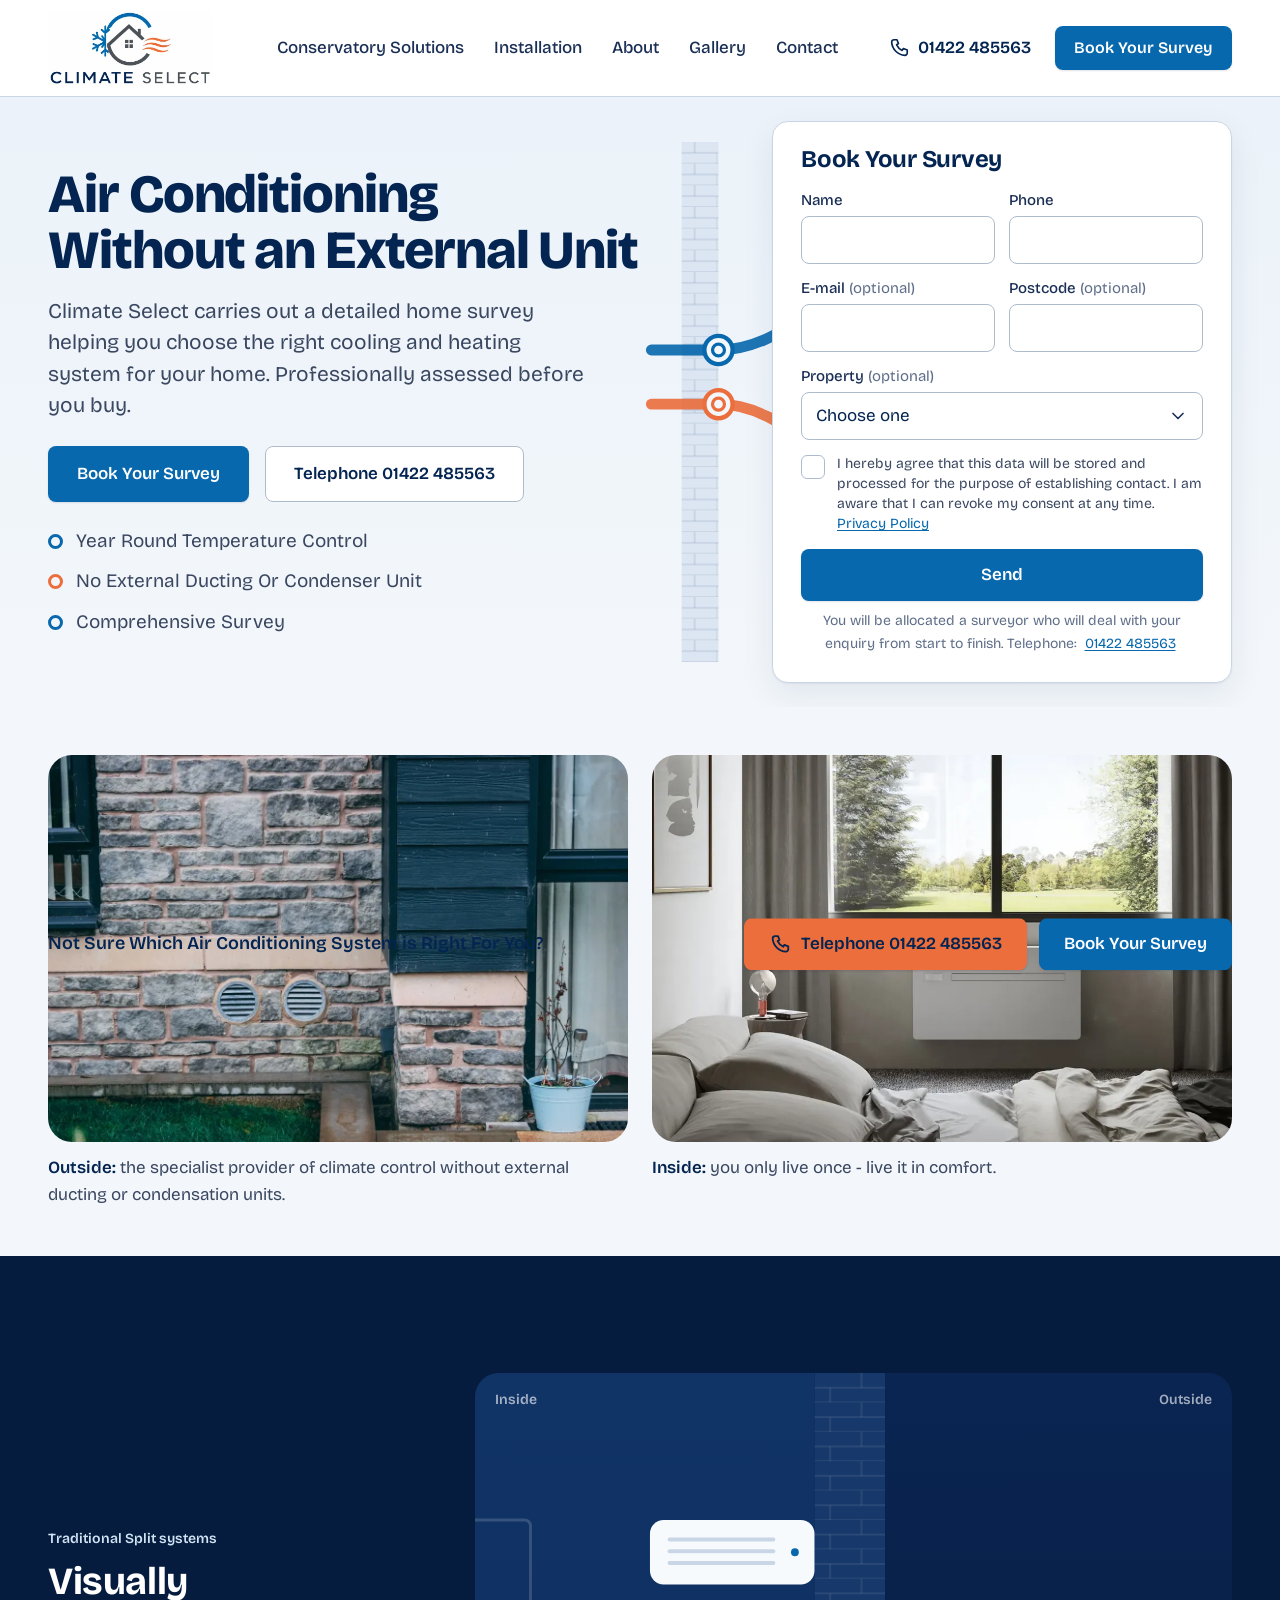
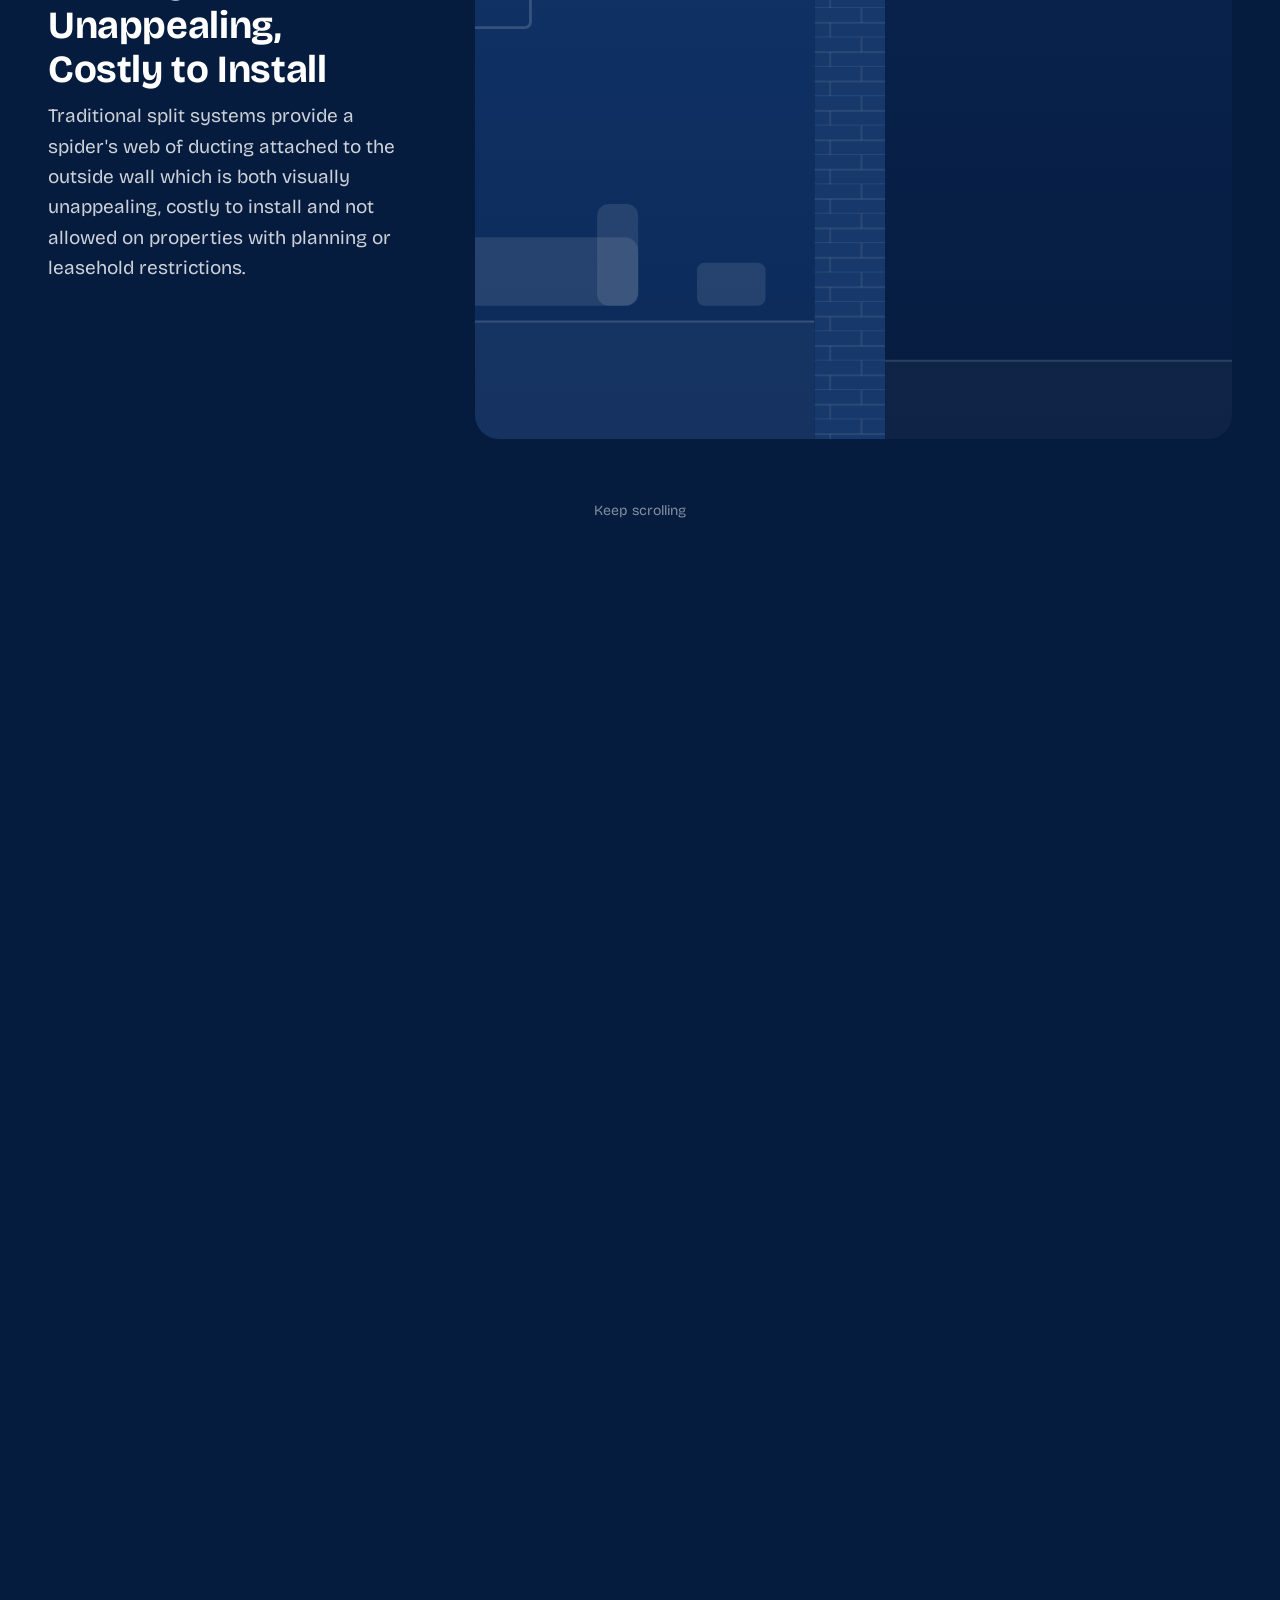
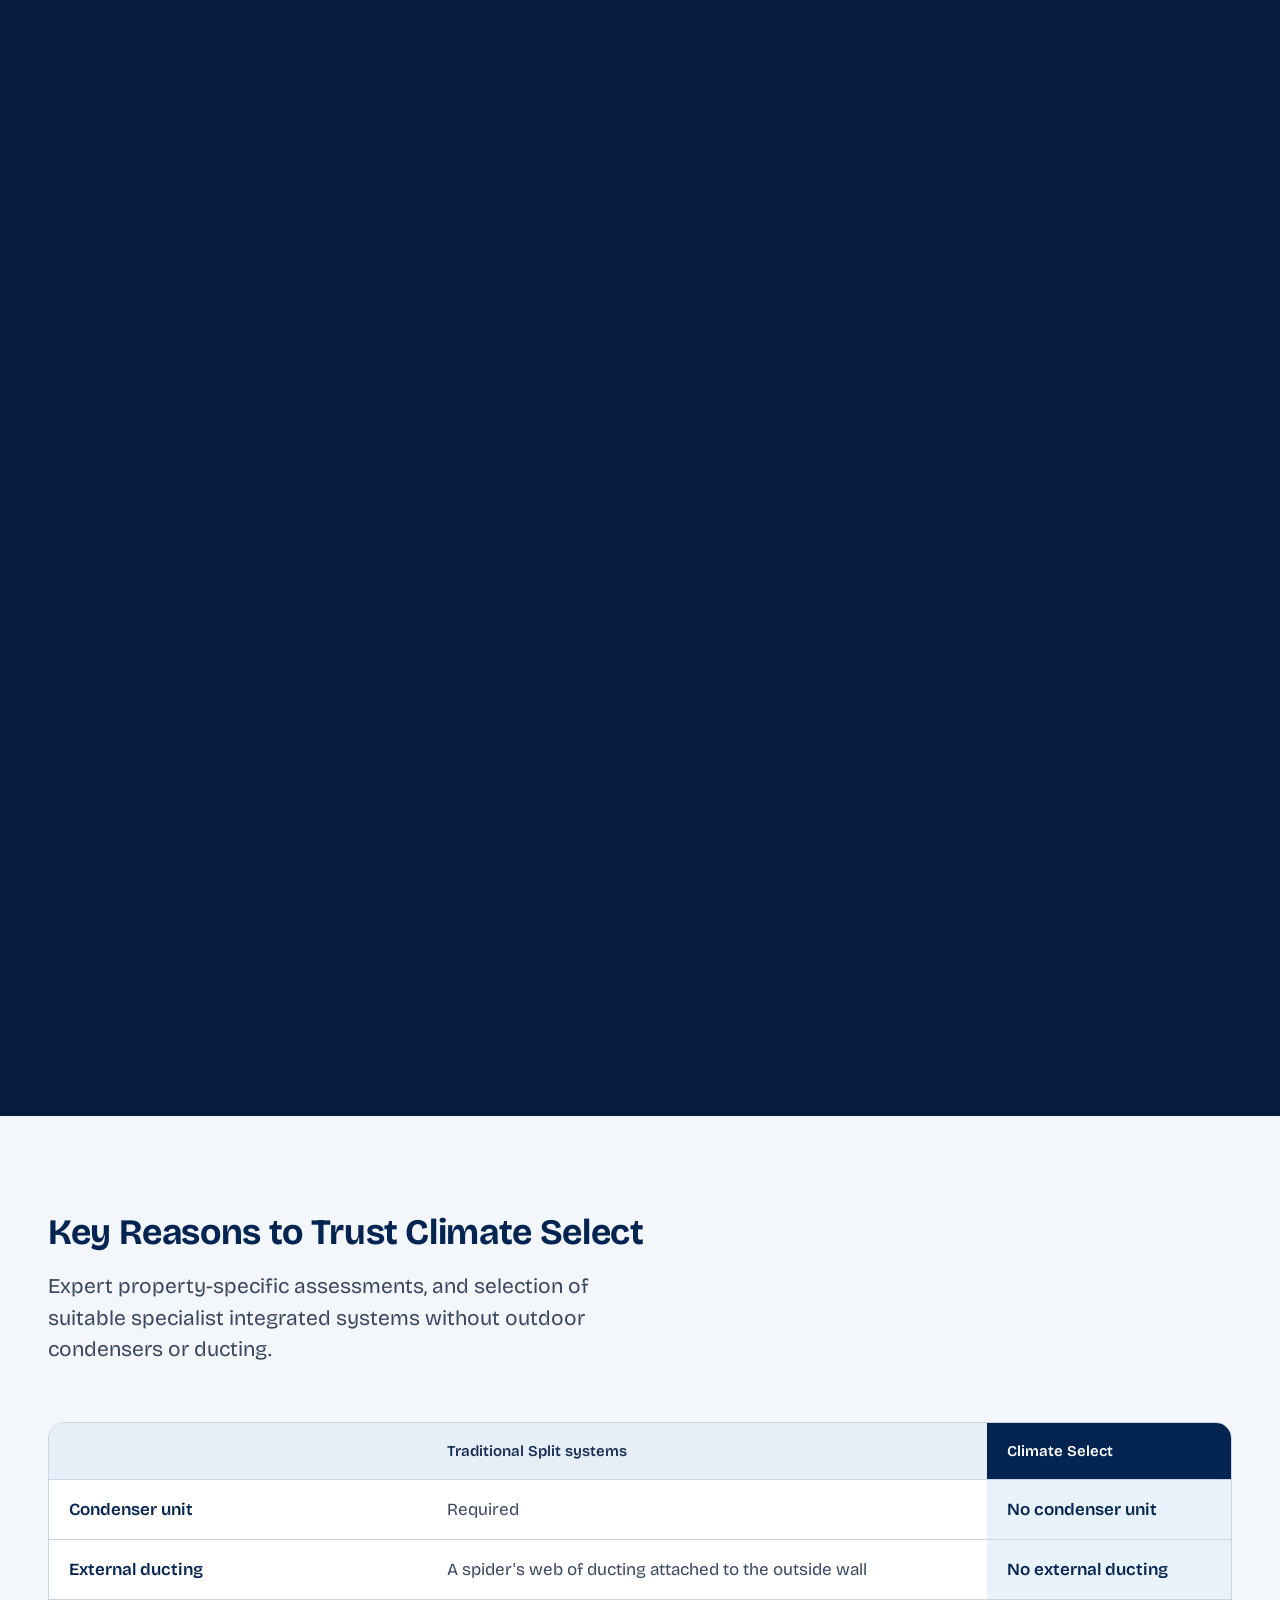
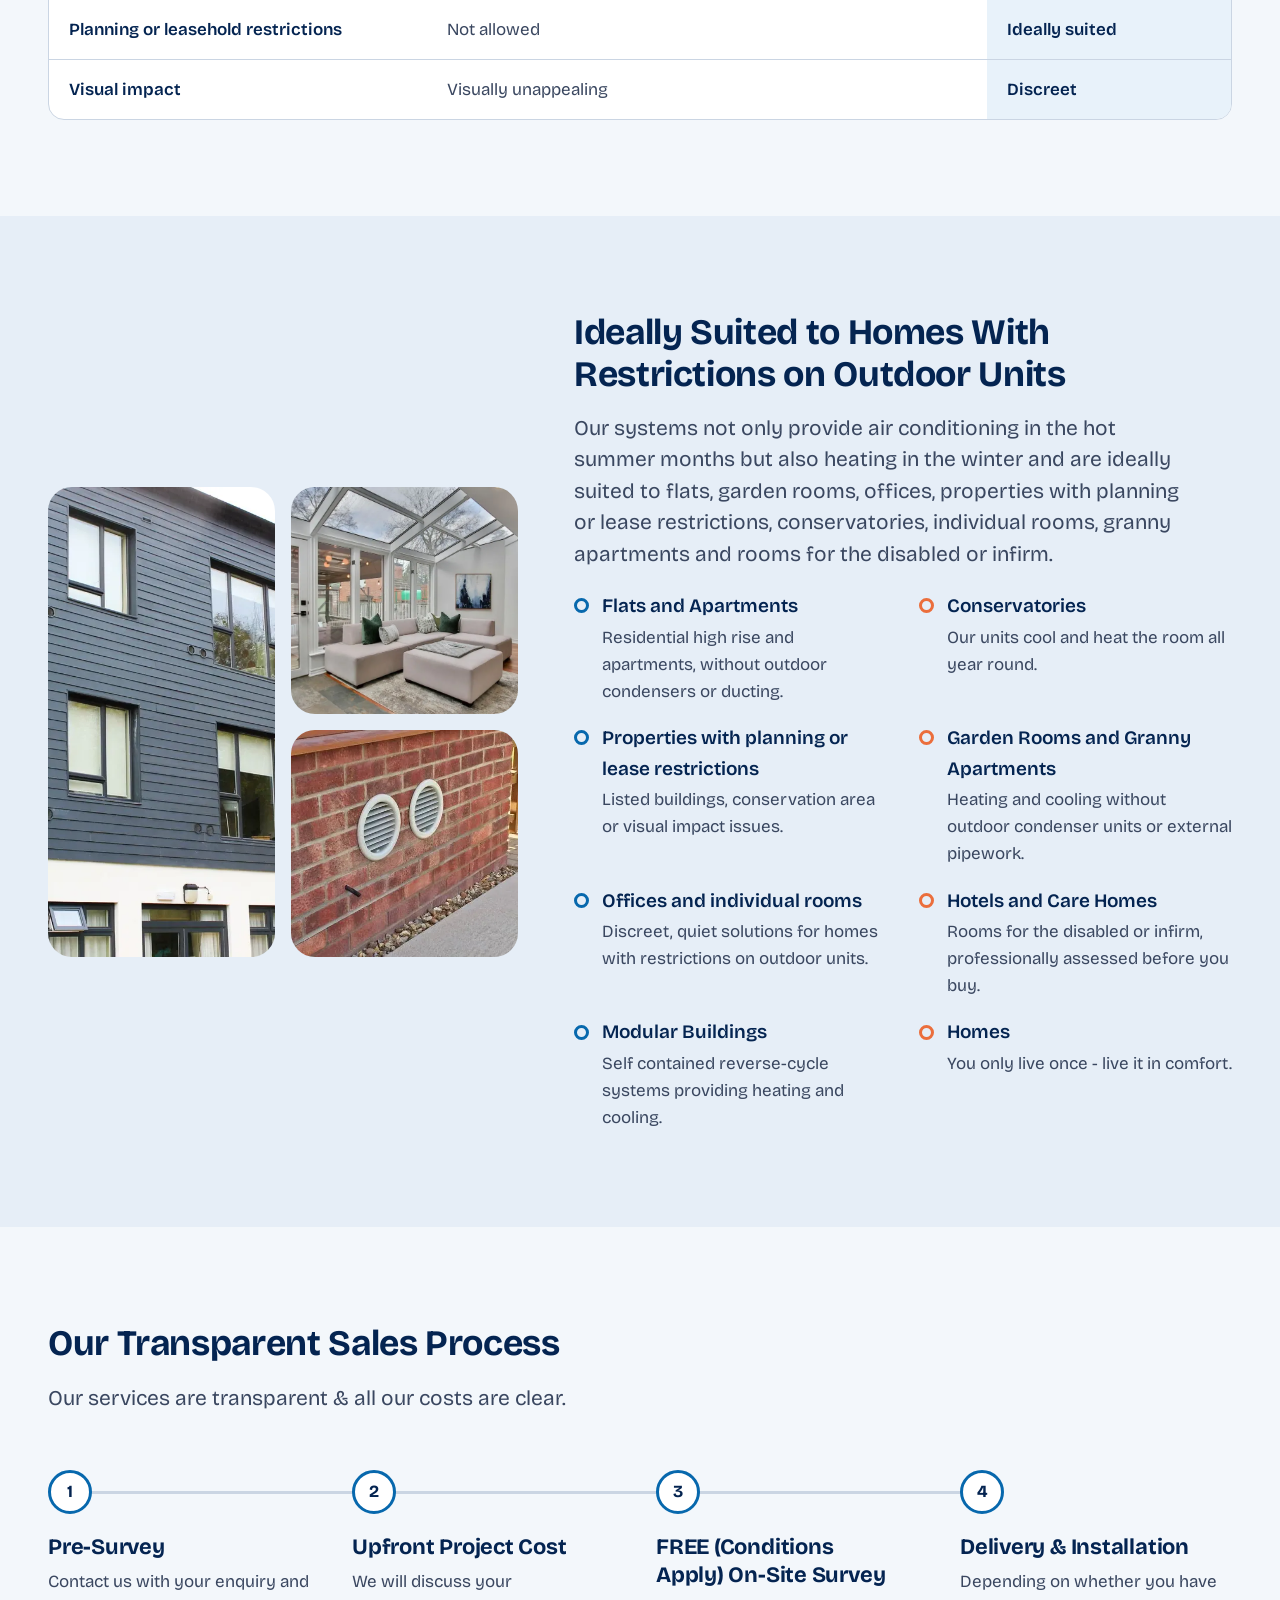
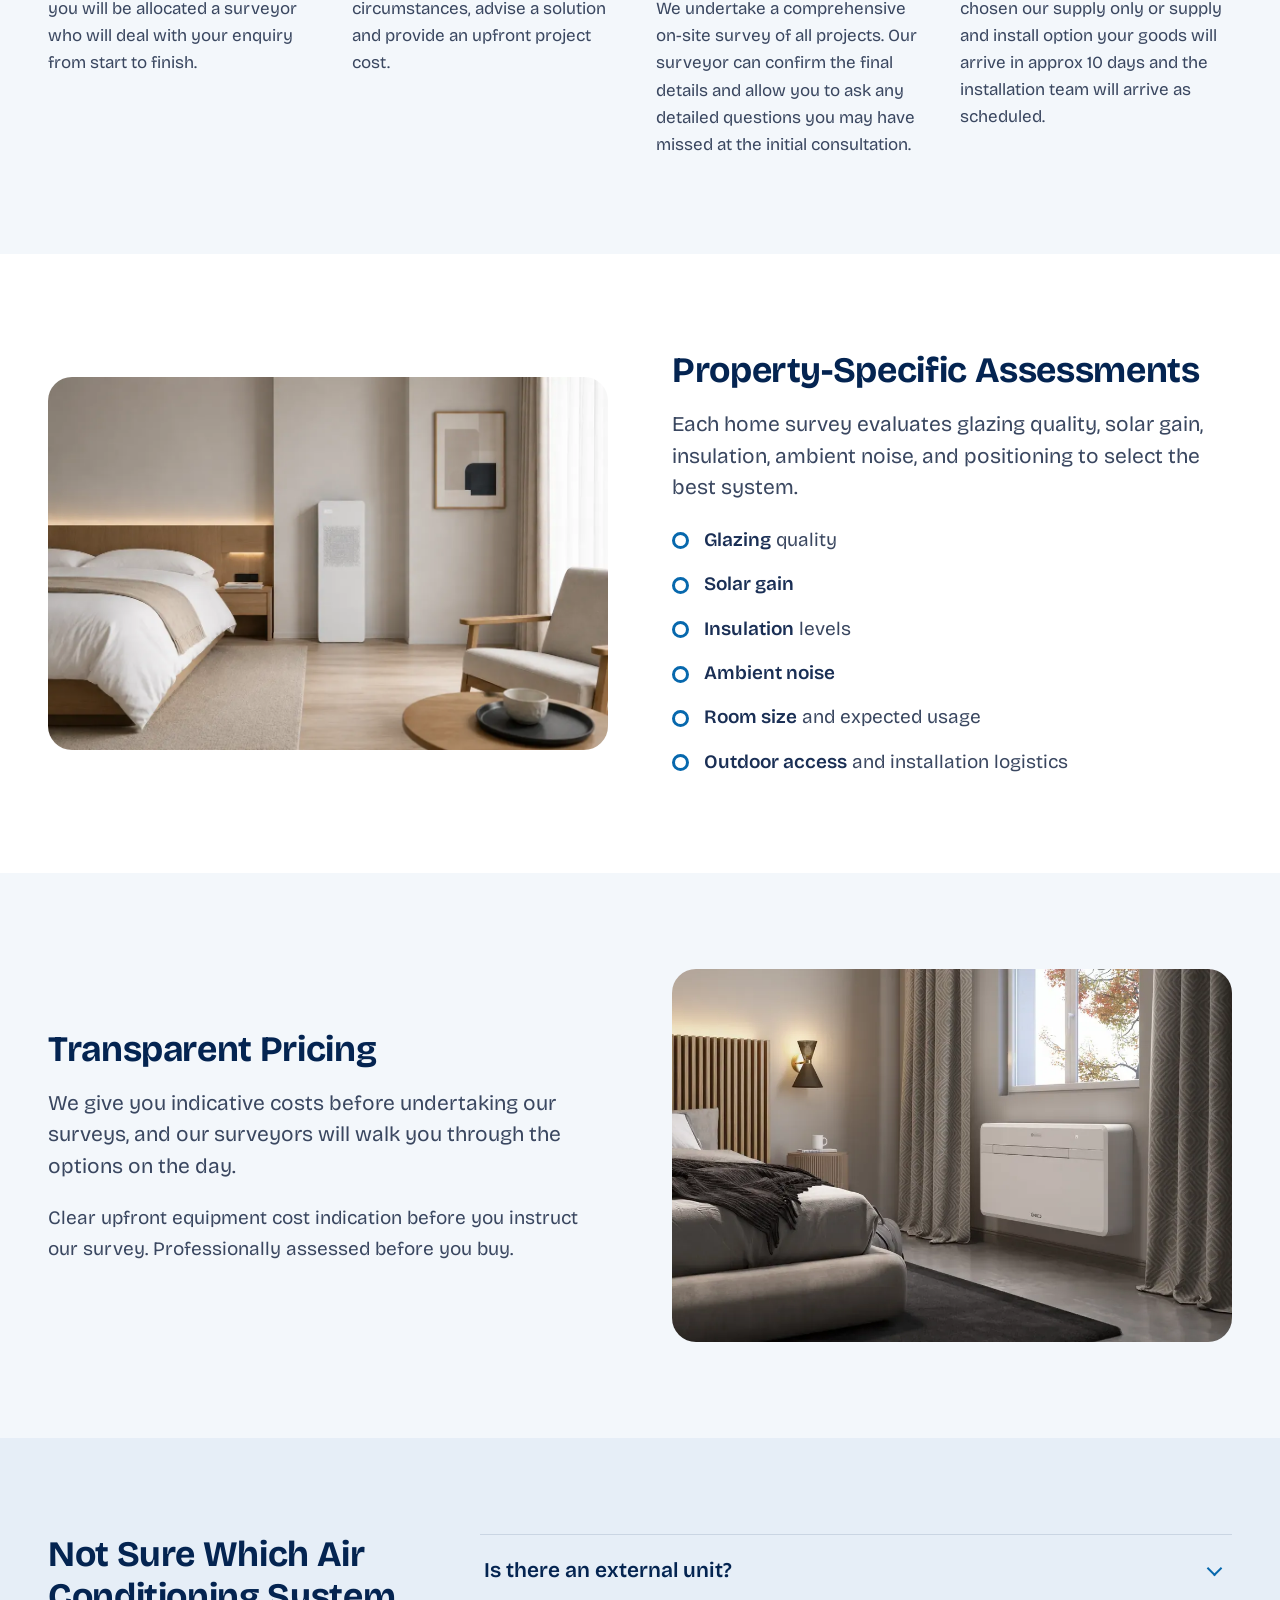
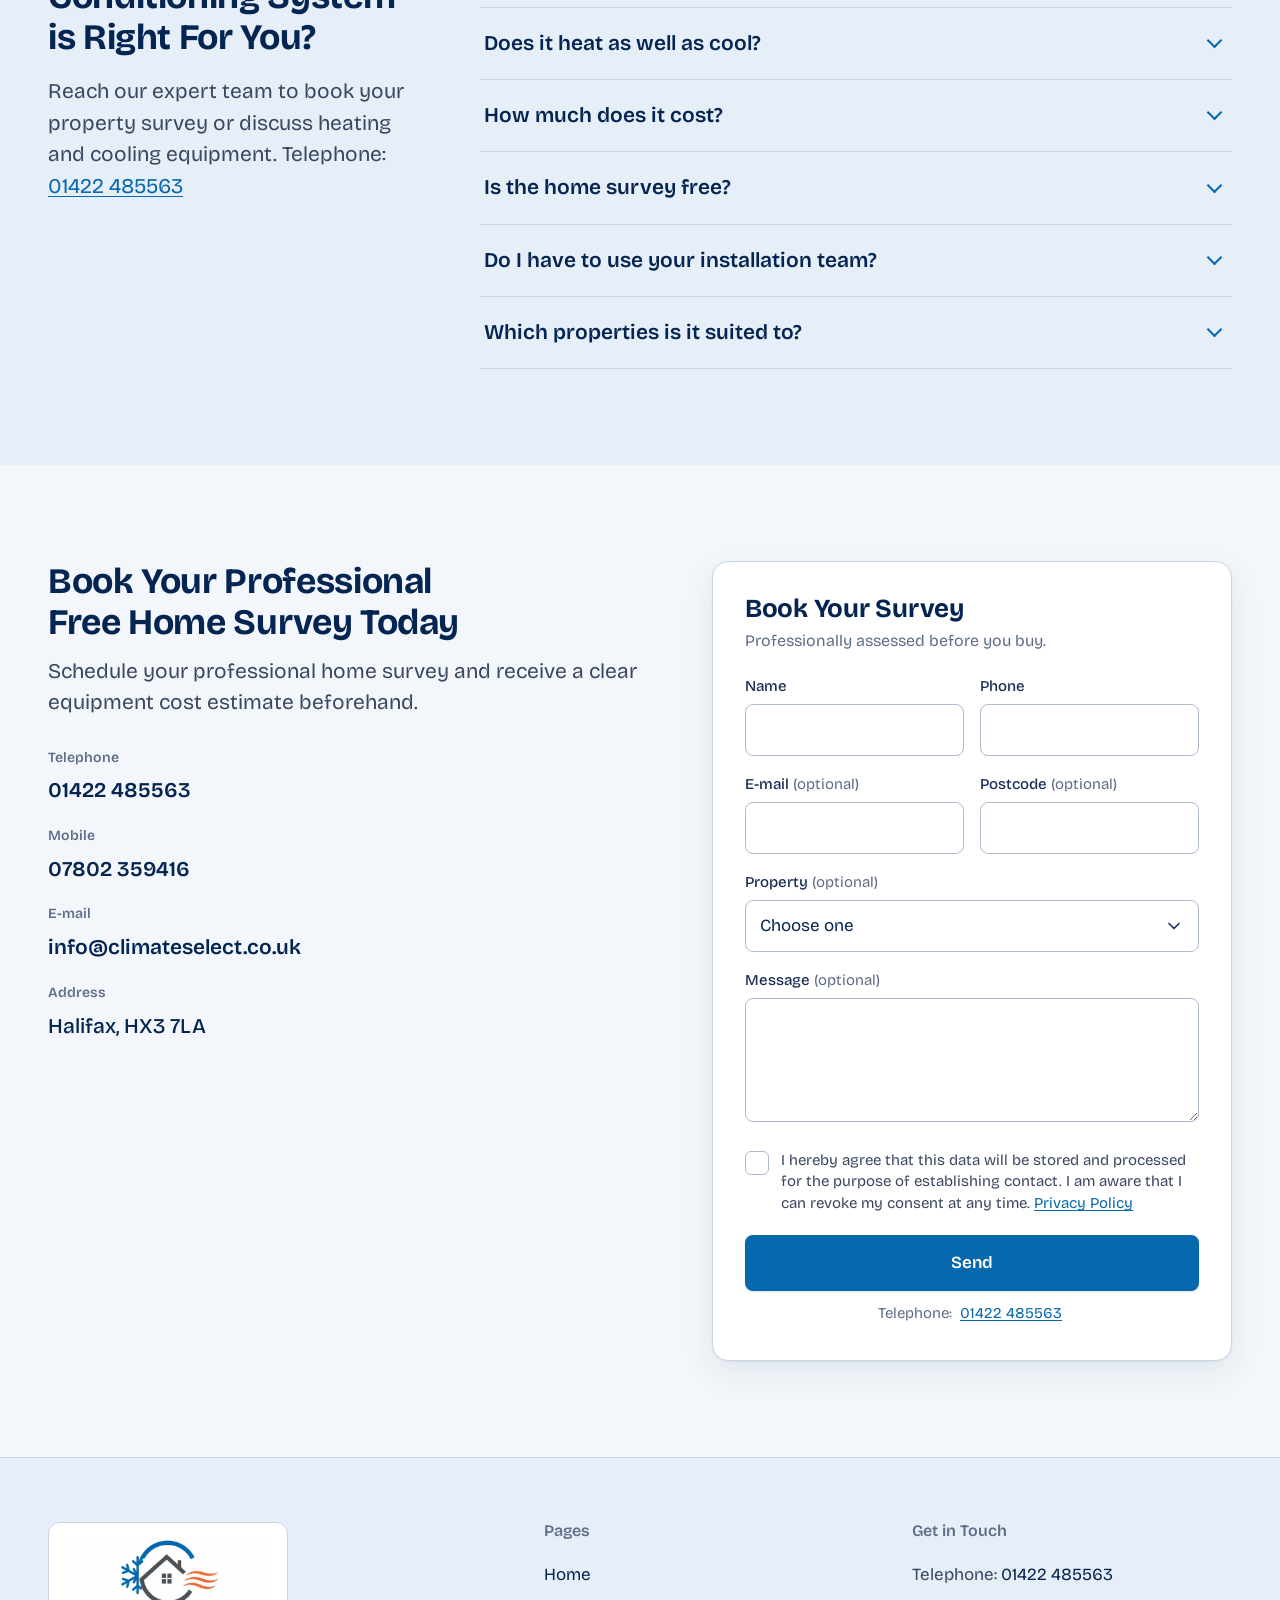
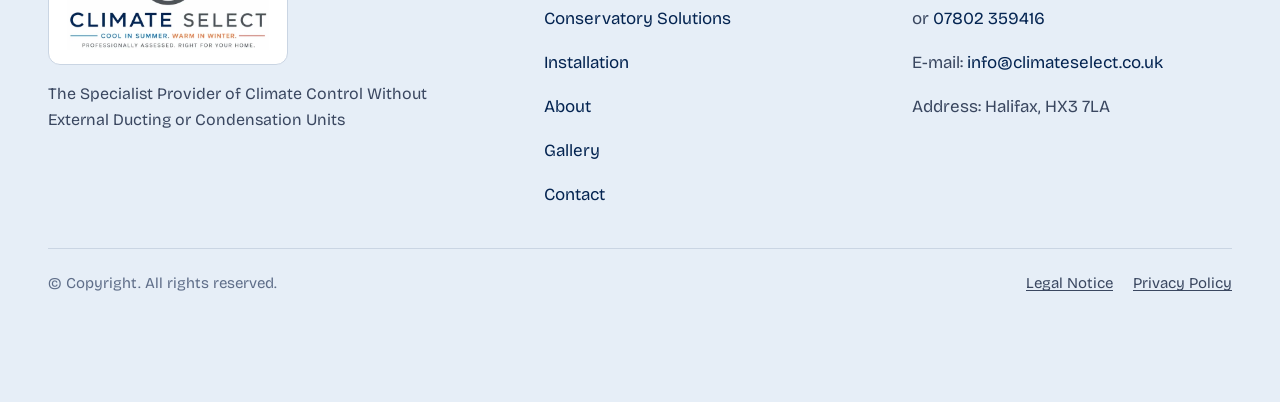
==== commit 2b08e238: "Publish version 2.4: bottom sticky bar with call and survey buttons Co-Authored-By: Claude Opus 5.5 " ====
--- a/index.html
+++ b/index.html
@@ -61,8 +61,8 @@
     ]
   }
   </script>
-  <script type="module" crossorigin src="./assets/main-CaXhuLzx.js"></script>
-  <link rel="stylesheet" crossorigin href="./assets/main-DVyU03aV.css">
+  <script type="module" crossorigin src="./assets/main-C5L538M9.js"></script>
+  <link rel="stylesheet" crossorigin href="./assets/main-DswLPyRt.css">
 </head>
 <body>
   <a class="skip-link" href="#main">Skip to content</a>
@@ -663,6 +663,16 @@
     <span class="site-footer__legal"><a href="https://www.climateselect.co.uk/legal-notice/">Legal Notice</a> <a href="https://www.climateselect.co.uk/privacy-policy/">Privacy Policy</a></span>
   </div>
 </footer>
+<div class="sticky-bar" data-sticky-bar role="region" aria-label="Telephone Climate Select or book your survey">
+  <div class="container sticky-bar__inner">
+    <p class="sticky-bar__prompt">Not Sure Which Air Conditioning System is Right For You?</p>
+    <a class="btn btn--call sticky-bar__call" href="tel:+441422485563" aria-label="Telephone 01422 485563">
+      <svg class="icon" viewBox="0 0 24 24" aria-hidden="true" focusable="false"><path d="M6.6 3h3.2l1.6 4.2-2 1.3a12.6 12.6 0 0 0 6.1 6.1l1.3-2 4.2 1.6v3.2A2.6 2.6 0 0 1 18.4 20 15.4 15.4 0 0 1 4 5.6 2.6 2.6 0 0 1 6.6 3Z" fill="none" stroke="currentColor" stroke-width="2" stroke-linejoin="round"/></svg>
+      <span><span class="sticky-bar__word">Telephone </span>01422 485563</span>
+    </a>
+    <a class="btn btn--primary sticky-bar__cta" href="#enquiry">Book Your Survey</a>
+  </div>
+</div>
 
 </body>
 </html>
--- a/assets/main-DswLPyRt.css
+++ b/assets/main-DswLPyRt.css
@@ -0,0 +1 @@
+@font-face{font-family:Bricolage Grotesque Variable;font-style:normal;font-display:swap;font-weight:200 800;src:url(./bricolage-grotesque-vietnamese-opsz-normal-D9N6E8K1.woff2) format("woff2-variations");unicode-range:U+0102-0103,U+0110-0111,U+0128-0129,U+0168-0169,U+01A0-01A1,U+01AF-01B0,U+0300-0301,U+0303-0304,U+0308-0309,U+0323,U+0329,U+1EA0-1EF9,U+20AB}@font-face{font-family:Bricolage Grotesque Variable;font-style:normal;font-display:swap;font-weight:200 800;src:url(./bricolage-grotesque-latin-ext-opsz-normal-IcJDqblK.woff2) format("woff2-variations");unicode-range:U+0100-02BA,U+02BD-02C5,U+02C7-02CC,U+02CE-02D7,U+02DD-02FF,U+0304,U+0308,U+0329,U+1D00-1DBF,U+1E00-1E9F,U+1EF2-1EFF,U+2020,U+20A0-20AB,U+20AD-20C0,U+2113,U+2C60-2C7F,U+A720-A7FF}@font-face{font-family:Bricolage Grotesque Variable;font-style:normal;font-display:swap;font-weight:200 800;src:url(./bricolage-grotesque-latin-opsz-normal-Cre6nC2_.woff2) format("woff2-variations");unicode-range:U+0000-00FF,U+0131,U+0152-0153,U+02BB-02BC,U+02C6,U+02DA,U+02DC,U+0304,U+0308,U+0329,U+2000-206F,U+20AC,U+2122,U+2191,U+2193,U+2212,U+2215,U+FEFF,U+FFFD}:root{--navy: #042451;--blue: #0768AD;--blue-deep: #065A96;--orange: #EB6E3C;--slate: #4D5359;--air: #F3F7FB;--air-2: #E6EEF7;--paper: #FFFFFF;--stage: #061C3F;--stage-2: #0B2A5A;--ink-900: #042451;--ink-800: #1A2F55;--ink-700: #3A4760;--ink-500: #5F6E89;--line: #CAD5E3;--line-strong: #AEBBCD;--blue-50: #E8F2FA;--blue-100: #CFE3F3;--orange-50: #FDEEE6;--error: #B42318;--error-50: #FDF1F0;--font: "Bricolage Grotesque Variable", "Helvetica Neue", Arial, sans-serif;--container: 1200px;--container-text: 1080px;--measure: 38rem;--gutter: 24px;--section-pad: 56px;--r-s: 8px;--r-m: 16px;--r-l: 24px;--shadow: 0 1px 2px rgba(4, 36, 81, .06), 0 12px 32px rgba(4, 36, 81, .08);--shadow-lift: 0 2px 4px rgba(4, 36, 81, .08), 0 18px 40px rgba(4, 36, 81, .12);--ease-out: cubic-bezier(.22, .61, .36, 1);--ease-in-out: cubic-bezier(.65, 0, .35, 1);--t-micro: .16s;--t-short: .32s;--t-medium: .6s;--t-long: .9s;--header-h: 72px;--bar-h: 73px}@media(min-width:760px){:root{--gutter: 32px;--section-pad: 80px;--header-h: 88px}}@media(min-width:1100px){:root{--gutter: 48px;--section-pad: 96px;--header-h: 96px}}*,*:before,*:after{box-sizing:border-box}html{-webkit-text-size-adjust:100%;background:var(--air)}html.motion{scroll-behavior:smooth}body{margin:0;font-family:var(--font);font-size:18px;line-height:1.55;color:var(--ink-700);background:var(--air);font-optical-sizing:auto;-webkit-font-smoothing:antialiased}@media(min-width:760px){body{font-size:19px;line-height:1.6}}img,svg{max-width:100%;height:auto}img{display:block}figure{margin:0}a{color:var(--blue);text-decoration:underline;text-underline-offset:.16em;text-decoration-thickness:1px}a:hover{text-decoration-thickness:2px}:focus-visible{outline:3px solid var(--orange);outline-offset:3px;border-radius:4px}p{margin:0 0 1em;max-width:var(--measure)}ul,ol{margin:0 0 1em;padding-left:1.25em}strong{color:var(--ink-800);font-weight:600}hr{border:0;border-top:1px solid var(--line);margin:0}.sr-only{position:absolute;width:1px;height:1px;padding:0;margin:-1px;overflow:hidden;clip:rect(0,0,0,0);white-space:nowrap;border:0}.skip-link{position:absolute;left:16px;top:-64px;z-index:100;background:var(--navy);color:#fff;padding:12px 16px;border-radius:var(--r-s);text-decoration:none;font-weight:600}.skip-link:focus{top:16px}h1,h2,h3,h4{margin:0 0 .5em;color:var(--ink-900);font-weight:700;line-height:1.15;letter-spacing:-.01em;text-wrap:balance}h1{font-size:40px;font-weight:800;line-height:1.15;letter-spacing:-.02em}h2{font-size:28px;line-height:1.2}h3{font-size:22px;line-height:1.25}.lead{font-size:19px;line-height:1.5;color:var(--ink-700)}.small{font-size:14px}.muted{color:var(--ink-500)}@media(min-width:760px){h1{font-size:clamp(44px,4.2vw,60px);line-height:1.05}h2{font-size:clamp(32px,2.8vw,40px);line-height:1.15}h3{font-size:24px}.lead{font-size:21px}.small{font-size:15px}}.container{width:min(100% - 2 * var(--gutter),var(--container));margin-inline:auto}.container--text{--container: var(--container-text)}.section{padding-block:var(--section-pad)}.section--alt{background:var(--air-2)}.section--paper{background:var(--paper)}.section--tight{padding-block:calc(var(--section-pad) * .6)}.section__head{max-width:44rem;margin-bottom:40px}.section__head--center{margin-inline:auto;text-align:center}.section__head--center p{margin-inline:auto}.section__head .lead{margin-bottom:0}@media(min-width:760px){.section__head{margin-bottom:56px}}.split{display:grid;gap:40px;align-items:center}.split>*{min-width:0}@media(min-width:760px){.split{grid-template-columns:minmax(0,1fr) minmax(0,1fr);gap:64px}.split--flip>.split__media{order:2}}.frame{border-radius:var(--r-l);overflow:hidden;background:var(--air-2);position:relative}.frame img{width:100%;height:100%;object-fit:cover}.frame--3x2{aspect-ratio:3 / 2}.frame--4x3{aspect-ratio:4 / 3}.frame--1x1{aspect-ratio:1 / 1}.frame__cap{position:absolute;left:16px;bottom:16px;background:#042451d1;color:#fff;padding:8px 14px;border-radius:var(--r-s);font-size:15px;font-weight:500;line-height:1.3}.btn{display:inline-flex;align-items:center;justify-content:center;gap:10px;min-height:52px;padding:0 24px;border-radius:var(--r-s);border:1.5px solid transparent;font:inherit;font-size:17px;font-weight:600;line-height:1.2;text-decoration:none;cursor:pointer;white-space:nowrap;transition:transform var(--t-micro) var(--ease-out),background-color var(--t-micro) var(--ease-out),border-color var(--t-micro) var(--ease-out),box-shadow var(--t-micro) var(--ease-out),color var(--t-micro) var(--ease-out)}.btn:hover{transform:translateY(-1px)}.btn:active{transform:scale(.98)}.btn--primary{background:var(--blue);color:#fff;box-shadow:0 1px 2px #0424511f}.btn--primary:hover{background:var(--blue-deep);box-shadow:0 6px 16px #0768ad47}.btn--secondary{background:var(--paper);color:var(--navy);border-color:var(--line-strong)}.btn--secondary:hover{border-color:var(--blue);color:var(--blue)}.btn--light{background:#fff;color:var(--navy)}.btn--light:hover{background:var(--blue-50)}.btn--ghost-light{background:transparent;color:#fff;border-color:#ffffff73}.btn--ghost-light:hover{border-color:#fff}.btn--sm{min-height:44px;padding:0 18px;font-size:16px}.btn--lg{min-height:56px;padding:0 28px}.btn--block{width:100%}.btn[disabled],.btn[aria-disabled=true]{opacity:.6;cursor:default;transform:none}.btn-row{display:flex;flex-wrap:wrap;gap:12px 16px}.icon{width:22px;height:22px;flex:none}.site-header{position:relative;z-index:30;background:var(--paper);border-bottom:1px solid var(--line)}.site-header__inner{display:flex;align-items:center;gap:24px;min-height:var(--header-h)}.brand{display:inline-flex;flex:none;border-radius:6px}.brand__img{height:calc(var(--header-h) - 20px);width:auto}.nav{margin-left:auto;display:none}.nav__list{display:flex;gap:2px;list-style:none;margin:0;padding:0}.nav__link{position:relative;display:inline-flex;align-items:center;min-height:44px;padding:0 14px;color:var(--ink-800);text-decoration:none;font-weight:500;font-size:17px;border-radius:6px}.nav__link:after{content:"";position:absolute;left:14px;right:14px;bottom:6px;height:2px;background:var(--blue);border-radius:2px;transform:scaleX(0);transform-origin:left center;transition:transform .24s var(--ease-out)}.nav__link:hover:after,.nav__link[aria-current=page]:after{transform:scaleX(1)}.nav__link[aria-current=page]{color:var(--navy)}.site-header__actions{display:flex;align-items:center;gap:8px;margin-left:auto}.nav+.site-header__actions{margin-left:0}.site-header__phone{display:inline-flex;align-items:center;gap:8px;min-height:44px;min-width:44px;padding:0 10px;justify-content:center;color:var(--ink-900);text-decoration:none;font-weight:600;font-size:17px;border-radius:6px}.site-header__phone:hover{color:var(--blue)}.site-header__phone-text,.site-header__cta{display:none}.menu-toggle{display:inline-flex;align-items:center;gap:10px;min-height:44px;padding:0 12px;background:transparent;border:1.5px solid var(--line-strong);border-radius:var(--r-s);font:inherit;font-size:16px;font-weight:600;color:var(--ink-900);cursor:pointer}.menu-toggle__bars{display:inline-grid;gap:4px;width:18px}.menu-toggle__bars i{display:block;height:2px;background:currentColor;border-radius:2px;transition:transform var(--t-short) var(--ease-out),opacity var(--t-short) var(--ease-out);transform-origin:center}.menu-toggle[aria-expanded=true] .menu-toggle__bars i:nth-child(1){transform:translateY(6px) rotate(45deg)}.menu-toggle[aria-expanded=true] .menu-toggle__bars i:nth-child(2){opacity:0;transform:scaleX(0)}.menu-toggle[aria-expanded=true] .menu-toggle__bars i:nth-child(3){transform:translateY(-6px) rotate(-45deg)}.site-menu{background:var(--paper);border-bottom:1px solid var(--line);box-shadow:var(--shadow)}.site-menu[hidden]{display:none}.site-menu__inner{display:grid;gap:4px;padding:12px 0 24px}.site-menu__link{display:flex;align-items:center;min-height:52px;padding:0 12px;color:var(--ink-900);text-decoration:none;font-weight:600;font-size:19px;border-radius:var(--r-s);border-bottom:1px solid var(--line)}.site-menu__link[aria-current=page]{color:var(--blue)}.site-menu__inner .btn{margin-top:8px}.site-menu__inner .btn+.btn{margin-top:0}@media(min-width:560px){.site-header__cta{display:inline-flex}}@media(min-width:760px){.site-header__phone-text{display:inline}.site-header__phone{padding:0 12px}}@media(min-width:1100px){.nav{display:block}.menu-toggle{display:none}.site-menu{display:none!important}.site-header__actions{gap:12px}}.hero-wrap{position:relative;overflow:hidden;background:linear-gradient(180deg,#EBF2F9 0%,var(--air) 100%)}.hero-wrap__grid{position:relative;display:grid;gap:8px 40px;align-items:center}.hero-wrap__grid>*{min-width:0}.hero{position:relative;min-height:66vh;min-height:66svh;display:flex;flex-direction:column;justify-content:center;align-items:stretch;padding-block:24px}.hero__copy{position:relative;z-index:1;width:100%}.hero-form,.hero-media{position:relative;z-index:2}.hero-wall{pointer-events:none;display:block}.hero-wall--strip{display:none;position:absolute;top:50%;right:-226px;height:min(520px,100%);width:auto;z-index:0;transform:translateY(-50%)}.hero-wall--band{width:100%;height:44px;margin:0 0 12px}.hero--light .hero-wall--band{height:40px;margin-bottom:12px}.hw-ghost,.hw-p{opacity:0}@keyframes hwGhost{0%{opacity:0}12%{opacity:.9}58%{opacity:.9}to{opacity:0}}@keyframes hwPop{0%{transform:scale(0)}70%{transform:scale(1.12)}to{transform:scale(1)}}@keyframes hwCool{0%{transform:translate(330px,128px);opacity:0}8%{opacity:1}42%{transform:translate(226px,174px)}60%{transform:translate(162px,192px)}92%{transform:translate(108px,192px);opacity:1}to{transform:translate(98px,192px);opacity:0}}@keyframes hwWarm{0%{transform:translate(98px,242px);opacity:0}8%{opacity:1}40%{transform:translate(162px,242px)}58%{transform:translate(226px,262px)}92%{transform:translate(322px,316px);opacity:1}to{transform:translate(332px,318px);opacity:0}}@keyframes hwBandCool{0%{transform:translate(40px,48px);opacity:0}10%{opacity:1}50%{transform:translate(160px,24px)}90%{transform:translate(262px,46px);opacity:1}to{transform:translate(272px,48px);opacity:0}}@keyframes hwBandWarm{0%{transform:translate(368px,48px);opacity:0}10%{opacity:1}50%{transform:translate(470px,72px)}90%{transform:translate(590px,50px);opacity:1}to{transform:translate(600px,48px);opacity:0}}@media(prefers-reduced-motion:no-preference){html.js.motion .hw-ghost{animation:hwGhost 2.2s var(--ease-out) both}html.js.motion .hw-vent{transform-box:fill-box;transform-origin:center;animation:hwPop .6s var(--ease-out) 1.35s both}html.js.motion .hw-vent--warm{animation-delay:1.5s}html.js.motion .hw-p{animation:hwCool 4.6s linear infinite;animation-delay:calc(1.8s + var(--d, 0s))}html.js.motion .hw-p--warm{animation-name:hwWarm}html.js.motion .hw-p--band-cool{animation-name:hwBandCool;animation-duration:3.6s}html.js.motion .hw-p--band-warm{animation-name:hwBandWarm;animation-duration:3.6s}}@media(min-width:760px){.hero-wall--band{display:none}.hero-wall--strip{display:block;right:-220px}}@media(min-width:1100px){.hero-wall--strip{right:-230px}}.hero__title{margin-bottom:16px}.hero__lead{margin-bottom:24px;max-width:34rem}.hero__actions{margin-bottom:24px}.hero__facts{max-width:34rem;gap:8px}.hero-form{width:100%;padding-block:8px 40px}.hero-media{padding-block:0 40px}.hero-media .frame{min-height:240px}@media(min-width:760px){.hero,.hero-form,.hero-media{padding-block:24px}.hero-wrap__grid{grid-template-columns:minmax(0,1fr) minmax(0,1fr);gap:8px 96px}.hero-media{align-self:stretch;display:flex}.hero-media .frame{flex:1;min-height:0;aspect-ratio:auto}}@media(min-width:760px)and (max-width:1099px){.hero__facts{display:none}.hero__lead{font-size:19px}.hero-form{padding-block:12px}}@media(min-width:1100px){.hero-wrap__grid{grid-template-columns:minmax(0,1fr) 460px;gap:8px 112px}.hero-wrap__grid--media{grid-template-columns:minmax(0,1.05fr) minmax(0,.95fr)}}.vent-list{list-style:none;margin:0;padding:0;display:grid;gap:10px}.vent-list li{position:relative;padding-left:28px}.vent-list li:before{content:"";position:absolute;left:0;top:.42em;width:15px;height:15px;border-radius:50%;border:3px solid var(--blue)}.vent-list--alt li:nth-child(2n):before{border-color:var(--orange)}.vent-list--large{gap:14px;font-size:19px}.vent-list--large li{padding-left:32px}.vent-list--large li:before{width:17px;height:17px;top:.4em}.cards{display:flex;flex-wrap:wrap;gap:20px}.card{flex:1 1 240px;min-width:0;display:flex;flex-direction:column;gap:8px;background:var(--paper);border:1px solid var(--line);border-radius:var(--r-m);padding:24px;transition:border-color var(--t-micro) var(--ease-out)}.card__title{font-size:22px;margin:0}.card p{margin:0;font-size:17px;max-width:none}.card__tag{display:inline-block;font-size:14px;font-weight:600;color:var(--blue);margin-bottom:4px}.card--accent{border-color:var(--blue);box-shadow:inset 0 0 0 1px var(--blue)}.card--accent .card__tag{color:var(--blue)}.card--warm{background:var(--orange-50);border-color:transparent}.card--cool{background:var(--blue-50);border-color:transparent}@media(min-width:760px){.cards{gap:24px}.card{padding:28px}.card__title{font-size:24px}}@media(min-width:1100px){.cards--4 .card{flex-basis:230px}}.card--media{padding:0;overflow:hidden}.card--media .frame{border-radius:0}.card--media .card__body{padding:20px 24px 24px;display:grid;gap:6px}.who{display:grid;gap:32px;align-items:center}.who__collage{display:grid;grid-template-columns:1fr 1fr;gap:16px}.who__photo{margin:0}.who__photo--tall{grid-row:1 / span 2;aspect-ratio:auto;height:100%;min-height:320px}.who__photo--square{aspect-ratio:1 / 1}.who__list{font-size:17px}.who__list strong{display:block;color:var(--ink-900);font-size:19px;margin-bottom:2px}@media(min-width:760px){.who{grid-template-columns:minmax(0,5fr) minmax(0,7fr);gap:56px}.who__list{grid-template-columns:1fr 1fr;gap:18px 32px}}.faq-grid{display:grid;gap:32px;align-items:start}.faq-grid__aside .lead{margin-bottom:0}@media(min-width:760px){.faq-grid{grid-template-columns:minmax(0,4fr) minmax(0,8fr);gap:56px}}.steps{list-style:none;margin:0;padding:0;display:flex;flex-wrap:wrap;gap:20px}.step{flex:1 1 220px;min-width:0;position:relative;background:var(--paper);border:1px solid var(--line);border-radius:var(--r-m);padding:24px}.step__num{display:inline-flex;align-items:center;justify-content:center;width:44px;height:44px;border-radius:50%;border:3px solid var(--blue);color:var(--navy);font-weight:700;font-size:18px;margin-bottom:14px}.step h3{font-size:22px;margin-bottom:6px}.step p{margin:0;font-size:17px;max-width:none}@media(min-width:760px){.steps{gap:24px}.step{padding:28px}}.compare-wrap{background:var(--paper);border:1px solid var(--line);border-radius:var(--r-m);overflow:hidden}.compare{width:100%;border-collapse:collapse;font-size:17px}.compare th,.compare td{padding:16px 20px;text-align:left;vertical-align:top;border-bottom:1px solid var(--line)}.compare thead th{background:var(--air-2);font-size:15px;font-weight:600;color:var(--ink-800)}.compare thead th.is-cs{background:var(--navy);color:#fff}.compare tbody th{font-weight:600;color:var(--ink-900);width:32%}.compare td.is-cs{background:var(--blue-50);color:var(--navy);font-weight:600}.compare tbody tr:last-child th,.compare tbody tr:last-child td{border-bottom:0}.compare .cell-label{display:none}.faq{border-top:1px solid var(--line)}.faq__item{border-bottom:1px solid var(--line)}.faq__q{list-style:none;cursor:pointer;display:flex;justify-content:space-between;align-items:center;gap:16px;padding:18px 4px;min-height:48px;font-size:19px;font-weight:600;color:var(--ink-900);line-height:1.3}.faq__q::-webkit-details-marker{display:none}.faq__q:after{content:"";flex:none;width:11px;height:11px;margin-right:8px;border-right:2.5px solid var(--blue);border-bottom:2.5px solid var(--blue);transform:translateY(-3px) rotate(45deg);transition:transform .24s var(--ease-out)}.faq__item[open] .faq__q:after{transform:translateY(3px) rotate(225deg)}.faq__a{padding:0 4px 22px;max-width:44rem}.faq__a p{margin:0}@media(min-width:760px){.faq__q{font-size:21px;padding:22px 4px}}.enquiry{position:relative;background:var(--paper);border:1px solid var(--line);border-radius:var(--r-m);padding:24px;box-shadow:var(--shadow)}.enquiry__title{font-size:24px;margin:0 0 4px}.enquiry__lead{font-size:16px;color:var(--ink-500);margin:0 0 20px}.enquiry__fields{display:grid;gap:14px}.field{min-width:0}.field--full{grid-column:1 / -1}.field__label{display:block;font-size:15px;font-weight:500;color:var(--ink-800);margin-bottom:6px}.field__optional{color:var(--ink-500);font-weight:400}.field__input{width:100%;min-height:52px;padding:0 14px;font:inherit;font-size:17px;color:var(--ink-900);background:#fff;border:1.5px solid var(--line-strong);border-radius:var(--r-s);transition:border-color var(--t-micro) var(--ease-out),box-shadow var(--t-micro) var(--ease-out)}.field__input:hover{border-color:var(--ink-500)}.field__input:focus{outline:3px solid var(--orange);outline-offset:2px;border-color:var(--blue)}.field__textarea{min-height:112px;padding:12px 14px;resize:vertical;line-height:1.45}.field__select{appearance:none;-webkit-appearance:none;padding-right:44px;background-image:url("data:image/svg+xml,%3Csvg xmlns='http://www.w3.org/2000/svg' viewBox='0 0 24 24' fill='none' stroke='%231A2F55' stroke-width='2' stroke-linecap='round' stroke-linejoin='round'%3E%3Cpath d='m6 9 6 6 6-6'/%3E%3C/svg%3E");background-repeat:no-repeat;background-position:right 14px center;background-size:20px}.field__error{margin:6px 0 0;font-size:15px;color:var(--error);font-weight:500}.field__error[hidden]{display:none}.field.is-invalid .field__input{border-color:var(--error)}.field--consent{margin-top:18px}.check{position:relative;display:flex;gap:12px;align-items:flex-start;cursor:pointer;font-size:15px;line-height:1.45;color:var(--ink-700);min-height:24px}.check__input{position:absolute;opacity:0;width:24px;height:24px;left:0;top:0;margin:0;cursor:pointer}.check__box{flex:none;width:24px;height:24px;margin-top:1px;border:1.5px solid var(--line-strong);border-radius:6px;background:#fff;display:grid;place-items:center;transition:background-color var(--t-micro) var(--ease-out),border-color var(--t-micro) var(--ease-out)}.check__box:after{content:"";width:6px;height:11px;border-right:2.5px solid #fff;border-bottom:2.5px solid #fff;transform:rotate(45deg) scale(0);transform-origin:center;transition:transform var(--t-micro) var(--ease-out);margin-top:-2px}.check__input:checked+.check__box{background:var(--blue);border-color:var(--blue)}.check__input:checked+.check__box:after{transform:rotate(45deg) scale(1)}.check__input:focus-visible+.check__box{outline:3px solid var(--orange);outline-offset:2px}.field--consent.is-invalid .check__box{border-color:var(--error)}.check__text a{color:var(--blue)}.enquiry__honeypot{position:absolute;left:-10000px;top:0;width:1px;height:1px;overflow:hidden;opacity:0;pointer-events:none}.enquiry__form-error{margin:16px 0 0;padding:12px 14px;background:var(--error-50);color:var(--error);border-radius:var(--r-s);font-size:15px;font-weight:500}.enquiry__form-error[hidden]{display:none}.enquiry__form-error--calm{background:var(--blue-50);color:var(--ink-800)}.enquiry__form-error a{color:inherit;font-weight:600}.enquiry__submit{margin-top:20px;min-height:56px}.enquiry__note{margin:8px 0 0;font-size:15px;color:var(--ink-500);text-align:center;max-width:none;line-height:1.4}.enquiry__note a{display:inline-block;padding:12px 4px;margin:-8px 0}.enquiry__success{text-align:center;padding:12px 0 8px}.enquiry__success[hidden]{display:none}.enquiry__success p{margin-inline:auto}.vent-mark{width:112px;height:56px;margin:0 auto 16px;display:block}@media(min-width:560px){.enquiry__fields{grid-template-columns:1fr 1fr;gap:16px}}@media(min-width:760px){.enquiry{padding:32px}.enquiry__title{font-size:26px}.enquiry--compact{padding:24px 28px}.enquiry--compact .enquiry__title{font-size:24px}.enquiry--compact .enquiry__lead{display:none}.enquiry--compact .enquiry__title{margin-bottom:14px}.enquiry--compact .enquiry__fields{gap:12px 14px}.enquiry--compact .field__input{min-height:48px}.enquiry--compact .field__label{margin-bottom:4px}.enquiry--compact .field--consent{margin-top:14px}.enquiry--compact .check{font-size:14px}.enquiry--compact .enquiry__submit{margin-top:14px;min-height:52px}.enquiry--compact .enquiry__note{margin-top:10px;font-size:14px}}.proof{padding-block:40px}.proof__grid{display:grid;gap:20px}.proof__item{margin:0}.proof__item figcaption{margin-top:12px;font-size:17px;color:var(--ink-700)}.proof__item figcaption strong{color:var(--ink-900)}@media(min-width:760px){.proof{padding-block:48px}.proof__grid{grid-template-columns:1fr 1fr;gap:24px}}.stage{background:var(--stage);color:#fff;position:relative;overflow:clip}.stage__pin{position:relative;min-height:100svh;display:grid;align-content:center;gap:24px;padding-block:48px}.stage__captions{display:grid;gap:24px}.stage__caption{max-width:28rem}.stage__caption h2{color:#fff;font-size:28px;margin:0 0 10px}.stage__caption p{color:#fffc;font-size:18px;margin:0}.stage__caption-kicker{display:block;font-size:14px;font-weight:600;color:var(--blue-100);margin-bottom:8px}.stage__caption-kicker--warm{color:#f6b08c}.stage__art{width:100%;height:48svh;display:block;border-radius:var(--r-l)}.stage__frame{position:relative}.stage__labels{position:absolute;top:16px;left:20px;right:20px;display:flex;justify-content:space-between;font-size:14px;font-weight:600;color:#ffffff9e;pointer-events:none}.stage__art .split-kit{opacity:0}.stage__art .wall-pattern line{stroke:#ffffff14}.stage__scroll-hint{position:absolute;left:50%;bottom:20px;transform:translate(-50%);font-size:14px;color:#ffffff80;display:none;transition:opacity var(--t-short) var(--ease-out)}@media(min-width:760px){.stage__pin{grid-template-columns:minmax(0,4fr) minmax(0,8fr);gap:48px;align-items:center;padding-block:64px}.stage__caption h2{font-size:clamp(30px,3vw,40px)}.stage__caption p{font-size:19px}.stage__art{height:clamp(420px,74svh,720px)}}html.js.motion .stage__captions>*{grid-area:1 / 1}html.js.motion .stage__scroll-hint{display:block}.story{display:grid;gap:32px;align-items:start}.story__figure{position:sticky;top:16px;z-index:1;background:var(--air);padding-bottom:8px}.story__art{width:100%;height:44svh;display:block}.story__steps{display:grid;gap:24px}.story__step{background:var(--paper);border:1px solid var(--line);border-radius:var(--r-m);padding:24px;transition:border-color var(--t-short) var(--ease-out),box-shadow var(--t-short) var(--ease-out)}.story__step.is-active{border-color:var(--blue);box-shadow:inset 0 0 0 1px var(--blue)}.story__step h3{margin-bottom:8px}.story__step p{margin:0;max-width:none;font-size:17px}.story__step--warm.is-active{border-color:var(--orange);box-shadow:inset 0 0 0 1px var(--orange)}.story__thermo-label{font-size:14px;color:var(--ink-500);text-align:center;margin:4px 0 0}.story__thermo-hot,.story__thermo-cold{position:absolute;right:0;font-size:13px;font-weight:600;color:var(--ink-500);width:7.5%;text-align:center}.story__thermo-hot{top:4%}.story__thermo-cold{top:90%}.story__art .ph{transition:opacity var(--t-medium) var(--ease-out),transform var(--t-medium) var(--ease-out)}.story__art .ph-summer,.story__art .ph-winter{opacity:0}.story__art .ph-settled{opacity:1}.story__art .thermo-fill{transform-box:fill-box;transform-origin:50% 100%;transform:scaleY(.55);transition:transform var(--t-long) var(--ease-in-out)}.story__figure[data-active=summer] .ph-summer{opacity:1}.story__figure[data-active=summer] .ph-settled{opacity:0}.story__figure[data-active=summer] .thermo-fill{transform:scaleY(.95)}.story__figure[data-active=winter] .ph-winter{opacity:1}.story__figure[data-active=winter] .ph-settled{opacity:0}.story__figure[data-active=winter] .thermo-fill{transform:scaleY(.14)}.story__figure[data-active=settled] .ph-settled{opacity:1}.story__figure[data-active=settled] .thermo-fill{transform:scaleY(.55)}@media(min-width:760px){.story{grid-template-columns:minmax(0,1fr) minmax(0,1fr);gap:64px}.story__figure{top:32px;background:transparent}.story__art{height:auto;max-height:80vh}.story__steps{gap:28vh;padding-block:12vh 20vh}.story__step{padding:28px}}.timeline{position:relative;list-style:none;margin:0;padding:0;display:grid;gap:32px}.timeline:before{content:"";position:absolute;left:21px;top:22px;bottom:var(--tl-end, 22px);width:3px;background:var(--line);border-radius:2px}.timeline__fill{position:absolute;left:21px;top:22px;bottom:var(--tl-end, 22px);width:3px;background:var(--blue);border-radius:2px;transform-origin:top center}.timeline__item{position:relative;padding-left:64px}.timeline__marker{position:absolute;left:0;top:0;width:44px;height:44px;border-radius:50%;border:3px solid var(--blue);background:var(--blue);color:#fff;display:grid;place-items:center;font-weight:700;font-size:17px;transition:background-color var(--t-short) var(--ease-out),color var(--t-short) var(--ease-out),transform var(--t-short) var(--ease-out)}.timeline__item h3{font-size:22px;margin:6px 0}.timeline__item p{margin:0;font-size:17px}html.js.motion .timeline__fill{transform:scaleY(0)}html.js.motion .timeline__item:not(.is-done) .timeline__marker{background:var(--paper);color:var(--navy)}html.js.motion .timeline__item.is-done .timeline__marker{transform:scale(1.06)}@media(min-width:760px){.timeline{gap:40px}.timeline__item{padding-left:72px}.timeline--rail{grid-template-columns:repeat(4,minmax(0,1fr));gap:32px}.timeline--rail:before{left:22px;right:var(--tl-end-x, 22px);top:21px;bottom:auto;width:auto;height:3px}.timeline--rail .timeline__fill{left:22px;right:var(--tl-end-x, 22px);top:21px;bottom:auto;width:auto;height:3px;transform-origin:left center}.timeline--rail .timeline__item{padding-left:0;padding-top:64px}.timeline--rail .timeline__item h3{margin-top:0}html.js.motion .timeline--rail .timeline__fill{transform:scaleX(0)}}.wall-fig{margin:0}.wall-art{width:100%;height:auto;display:block}.wall-art .st{transition:opacity var(--t-medium) var(--ease-out),transform var(--t-medium) var(--ease-out)}.wall-art .st-marks,.wall-art .st-box{opacity:0}.wall-art .st-cores,.wall-art .st-vents,.wall-art .st-unit,.wall-art .st-air{opacity:1}html.js.motion .wall-fig[data-state="0"] .st-cores,html.js.motion .wall-fig[data-state="0"] .st-vents,html.js.motion .wall-fig[data-state="0"] .st-unit,html.js.motion .wall-fig[data-state="0"] .st-air,html.js.motion .wall-fig[data-state="1"] .st-cores,html.js.motion .wall-fig[data-state="1"] .st-vents,html.js.motion .wall-fig[data-state="1"] .st-unit,html.js.motion .wall-fig[data-state="1"] .st-air,html.js.motion .wall-fig[data-state="2"] .st-cores,html.js.motion .wall-fig[data-state="2"] .st-vents,html.js.motion .wall-fig[data-state="2"] .st-unit,html.js.motion .wall-fig[data-state="2"] .st-air,html.js.motion .wall-fig[data-state="3"] .st-air{opacity:0}html.js.motion .wall-fig[data-state="1"] .st-marks,html.js.motion .wall-fig[data-state="2"] .st-marks,html.js.motion .wall-fig[data-state="2"] .st-box{opacity:1}.wall-fig figcaption{margin-top:12px;font-size:15px;color:var(--ink-500);text-align:center}.install{display:grid;gap:32px;align-items:start}.install__figure{position:sticky;top:16px;z-index:1;background:var(--air-2);padding-bottom:8px}@media(min-width:760px){.install{grid-template-columns:minmax(0,1fr) minmax(0,1fr);gap:56px}.install__figure{top:32px;background:transparent}}.split--top{align-items:start}.hero-next{position:relative;z-index:1;padding:8px 0 40px}.hero-next h2{font-size:28px;margin-bottom:20px}@media(min-width:760px){.hero-wrap__grid--contact{grid-template-rows:66vh auto;grid-template-rows:66svh auto;align-items:start}.hero-wrap__grid--contact .hero{grid-row:1;grid-column:1;min-height:0;height:100%}.hero-wrap__grid--contact .hero-form--tall{grid-row:1 / span 2;grid-column:2;align-self:start;padding-top:40px}.hero-wrap__grid--contact .hero-next{grid-row:2;grid-column:1;padding:0 0 48px}}@media(min-width:1100px){.hero-wrap__grid--contact{grid-template-columns:minmax(0,1fr) 540px}}.survey{display:grid;gap:32px;align-items:start}.survey__figure{position:sticky;top:16px;z-index:1;background:var(--paper);padding-bottom:8px;margin:0}.story__figure{position:relative}.survey__art{width:100%;height:42svh;display:block}.survey__list{list-style:none;margin:0;padding:0;display:grid;gap:16px;counter-reset:s}.survey__item{display:grid;grid-template-columns:44px 1fr;gap:16px;align-items:start;padding:20px 22px;border-radius:var(--r-m);background:var(--air);border:1px solid var(--line);transition:border-color var(--t-short) var(--ease-out),box-shadow var(--t-short) var(--ease-out)}.survey__item.is-active{border-color:var(--blue);box-shadow:inset 0 0 0 1px var(--blue);background:var(--paper)}.survey__num{width:44px;height:44px;border-radius:50%;border:3px solid var(--blue);display:grid;place-items:center;font-weight:700;color:var(--navy)}.survey__item h3{font-size:21px;margin:8px 0 4px}.survey__item p{margin:0;font-size:17px;max-width:none}.survey__art .callout{transition:opacity var(--t-short) var(--ease-out),transform var(--t-short) var(--ease-out);transform-origin:center}html.js.motion .survey__art .callout{opacity:.32}html.js.motion .survey__art .callout.is-active{opacity:1;transform:scale(1.04)}@media(min-width:760px){.survey{grid-template-columns:minmax(0,1.1fr) minmax(0,.9fr);gap:56px}.survey__figure{top:32px;background:transparent}.survey__art{height:auto}.survey__list{gap:20px}}.gallery-filter{display:none;flex-wrap:wrap;gap:12px;margin-bottom:32px}.gallery-filter__btn{min-height:48px;padding:0 20px;border-radius:var(--r-s);border:1.5px solid var(--line-strong);background:var(--paper);font:inherit;font-size:16px;font-weight:500;color:var(--ink-800);cursor:pointer;transition:background-color var(--t-micro) var(--ease-out),color var(--t-micro) var(--ease-out),border-color var(--t-micro) var(--ease-out),transform var(--t-micro) var(--ease-out)}.gallery-filter__btn:hover{border-color:var(--blue);color:var(--blue);transform:translateY(-1px)}.gallery-filter__btn[aria-pressed=true]{background:var(--navy);color:#fff;border-color:var(--navy)}.gallery-group{margin-bottom:40px}.gallery-group[hidden]{display:none}.gallery-group__title{font-size:24px;margin:0 0 16px}.gallery{display:flex;flex-wrap:wrap;gap:16px}.gallery__item{flex:1 1 100%;min-width:0;margin:0;position:relative;border-radius:var(--r-l);overflow:hidden;background:var(--air-2);aspect-ratio:4 / 3}.gallery__item img{width:100%;height:100%;object-fit:cover;transition:transform var(--t-long) var(--ease-out),opacity var(--t-medium) var(--ease-out)}html.js.motion .gallery__item:not(.is-in) img{transform:scale(1.06);opacity:0}.gallery__cap{position:absolute;left:14px;bottom:14px;background:#042451d1;color:#fff;padding:7px 12px;border-radius:var(--r-s);font-size:15px;font-weight:500}.gallery-note{font-size:15px;color:var(--ink-500)}.gallery-groups{transition:opacity .22s var(--ease-out)}.gallery-groups.is-fading{opacity:0}@media(min-width:760px){.gallery-filter{display:flex}.gallery{gap:24px}.gallery__item{flex:1 1 300px}.gallery-group{margin-bottom:56px}}.contact-details{display:grid;gap:12px}.contact-details__item{display:grid;gap:0}.contact-details__label{font-size:14px;font-weight:600;color:var(--ink-500)}.contact-details__value{font-size:21px;font-weight:600;color:var(--ink-900);text-decoration:none;display:inline-flex;align-items:center;min-height:44px}a.contact-details__value:hover{color:var(--blue)}.contact-details__value--plain{font-weight:500;display:block;min-height:0;padding:8px 0;line-height:1.4}.contact-details__value--plain a{display:inline-flex;align-items:center;min-height:44px}.contact-details--2{grid-template-columns:1fr 1fr;gap:16px 32px}.book{display:grid;gap:32px;align-items:start}.book__aside h2{margin-bottom:12px}.book__aside .lead{margin-bottom:28px}@media(min-width:1100px){.book{grid-template-columns:minmax(0,1fr) 520px;gap:64px}}@media(min-width:760px)and (max-width:1099px){.book{grid-template-columns:minmax(0,1fr) minmax(0,1fr);gap:40px}}.site-footer{background:var(--air-2);border-top:1px solid var(--line);padding-block:48px 24px;margin-top:0}.site-footer__inner{display:grid;gap:32px;padding-bottom:32px;border-bottom:1px solid var(--line)}.site-footer__brand img{width:240px;height:auto;margin-bottom:16px;background:#fff;padding:14px 18px;border-radius:12px;border:1px solid var(--line);box-sizing:border-box}.site-footer__blurb{font-size:16px;color:var(--ink-700);margin:0;max-width:24rem}.site-footer__title{font-size:16px;font-weight:600;color:var(--ink-500);margin:0 0 12px;letter-spacing:0}.site-footer__links{list-style:none;margin:0;padding:0;display:grid;gap:0;font-size:17px}.site-footer__links li{min-height:44px;display:flex;align-items:center}.site-footer__links a{color:var(--ink-900);text-decoration:none;display:inline-flex;align-items:center;min-height:44px}.site-footer__links a:hover{color:var(--blue);text-decoration:underline}.site-footer__bottom{display:flex;flex-wrap:wrap;gap:12px 24px;justify-content:space-between;align-items:center;padding-top:12px;font-size:15px;color:var(--ink-500)}.site-footer__bottom a{color:var(--ink-700);display:inline-flex;align-items:center;min-height:44px}.site-footer__legal{display:flex;gap:20px}@media(min-width:760px){.site-footer{padding-block:64px 24px}.site-footer__inner{grid-template-columns:1.4fr 1fr 1fr;gap:48px}}.sticky-bar{position:fixed;inset:auto 0 0;z-index:25;background:var(--paper);border-top:1px solid var(--line);box-shadow:0 -8px 24px #0424511a;padding:10px 0 calc(10px + env(safe-area-inset-bottom,0px));transition:transform var(--t-short) var(--ease-out),visibility 0s linear 0s}html.js .sticky-bar:not(.is-ready),.sticky-bar.is-hidden,body:has(.menu-toggle[aria-expanded=true]) .sticky-bar{transform:translateY(110%);visibility:hidden;transition:transform var(--t-short) var(--ease-out),visibility 0s linear var(--t-short)}.sticky-bar__inner{display:flex;align-items:center;justify-content:flex-end;gap:12px}.sticky-bar__prompt{display:none;margin:0 auto 0 0;font-size:18px;font-weight:600;line-height:1.3;color:var(--navy)}.sticky-bar .btn{flex:0 0 auto}.btn--call{position:relative;background:var(--orange);color:var(--navy);box-shadow:0 1px 2px #04245129}.btn--call:hover{box-shadow:0 6px 16px #eb6e3c61}.btn--call:after{content:"";position:absolute;inset:0;border-radius:inherit;pointer-events:none}@keyframes callPulse{0%,70%,to{scale:1}35%{scale:1.04}}@keyframes callRing{0%{box-shadow:0 0 #eb6e3c99}70%,to{box-shadow:0 0 0 12px #eb6e3c00}}@media(prefers-reduced-motion:no-preference){.sticky-bar .btn--call{animation:callPulse 2.2s var(--ease-in-out) infinite}.sticky-bar .btn--call:after{animation:callRing 2.2s var(--ease-out) infinite}}.site-footer{padding-bottom:calc(24px + var(--bar-h) + env(safe-area-inset-bottom,0px))}@media(min-width:1000px){.sticky-bar__prompt{display:block}}@media print{.sticky-bar{display:none}}.proto-note{background:var(--navy);color:#ffffffd9;font-size:14px;text-align:center;padding:8px 16px}@keyframes rise{0%{opacity:0;transform:translateY(16px)}to{opacity:1;transform:none}}@keyframes riseCard{0%{opacity:0;transform:translateY(24px)}to{opacity:1;transform:none}}@keyframes fadeIn{0%{opacity:0}to{opacity:1}}@keyframes pop{0%{transform:scale(0)}70%{transform:scale(1.12)}to{transform:scale(1)}}@keyframes drawIn{0%{opacity:0;transform:scale(.6)}to{opacity:1;transform:none}}@media(prefers-reduced-motion:no-preference){html.js.motion [data-rise]{opacity:0;animation:rise var(--t-medium) var(--ease-out) forwards;animation-delay:calc(var(--i, 0) * 60ms)}html.js.motion [data-rise-card]{opacity:0;animation:riseCard var(--t-medium) var(--ease-out) forwards;animation-delay:.2s}html.js.motion .site-menu:not([hidden]){animation:rise var(--t-short) var(--ease-out) both}html.js.motion .enquiry__success:not([hidden]){animation:fadeIn var(--t-short) var(--ease-out) both}html.js.motion .enquiry__success:not([hidden]) .vent-mark__a,html.js.motion .enquiry__success:not([hidden]) .vent-mark__b{transform-origin:center;animation:pop var(--t-medium) var(--ease-out) both}html.js.motion .enquiry__success:not([hidden]) .vent-mark__b{animation-delay:.12s}html.js.motion .enquiry__success:not([hidden]) .vent-mark__tick,html.js.motion .enquiry__success:not([hidden]) .vent-mark__wave{transform-origin:center;animation:drawIn var(--t-short) var(--ease-out) both;animation-delay:.36s}html.js.motion .field__error:not([hidden]){animation:rise var(--t-short) var(--ease-out) both}}@media(prefers-reduced-motion:reduce){*,*:before,*:after{animation-duration:.001ms!important;animation-iteration-count:1!important;transition-duration:.001ms!important;scroll-behavior:auto!important}}@view-transition{navigation:auto}.site-header{view-transition-name:site-header}::view-transition-old(root),::view-transition-new(root){animation-duration:.26s;animation-timing-function:var(--ease-out)}::view-transition-old(site-header),::view-transition-new(site-header){animation:none}@media(prefers-reduced-motion:reduce){@view-transition{navigation:none}}@media(max-width:759px){:root{--gutter: 24px}body{font-size:18px;line-height:1.55}h1{font-size:40px;font-weight:800;line-height:1.15}h2{font-size:28px;font-weight:700;line-height:1.2}h3,.card__title,.step h3{font-size:22px}.lead{font-size:18px;line-height:1.5}.small,.field__label,.enquiry__note,.field__error{font-size:14px}.section{padding-block:48px}.section__head{text-align:center;margin-inline:auto;margin-bottom:32px}.section__head p{margin-inline:auto}.btn{width:100%;min-height:52px}.btn-row{flex-direction:column;gap:12px}.btn-row .btn{width:100%}.site-header__actions .btn,.menu-toggle{width:auto}.site-header__cta{min-height:44px}.hero-wrap__grid,.split,.story,.survey,.install,.book,.proof__grid,.site-footer__inner,.stage__pin,.who,.who__list,.faq-grid,.contact-details--2{grid-template-columns:1fr}.hero-wrap__grid--contact{grid-template-rows:auto}.hero-wrap__grid--contact .hero-form--tall,.hero-wrap__grid--contact .hero-next{grid-row:auto;grid-column:auto}.who__collage{grid-template-columns:1fr}.who__photo--tall{grid-row:auto;aspect-ratio:3 / 2;height:auto;min-height:0}.who__photo--hide-phone{display:none}.split>div>h2,.split>div>.lead,.book__aside h2,.book__aside .lead,.faq-grid__aside h2,.faq-grid__aside .lead,.who__text h2,.who__text .lead,.hero-next h2{text-align:center}.split>div>.lead,.book__aside .lead,.faq-grid__aside .lead,.who__text .lead{margin-inline:auto}.compare tbody th{width:100%}.story__figure,.survey__figure,.install__figure{top:0;padding-top:16px;padding-bottom:12px;border-bottom:1px solid var(--line)}.story__art,.survey__art,.wall-art{height:auto}.site-footer__legal{flex-direction:column;gap:0;align-items:flex-start}.site-footer__bottom{flex-direction:column;align-items:flex-start;gap:4px}.hero__copy{text-align:left}.hero__title{margin-bottom:16px}.hero__lead{margin-bottom:24px}.hero__actions{margin-bottom:0}.hero__facts{display:none}.hero-wrap--contact .hero__facts{display:grid}.cards,.steps,.gallery{flex-direction:column}.card,.step,.gallery__item{flex:1 1 auto;width:100%}.card,.step{padding:24px;border-radius:12px}.card--media{padding:0}.enquiry{padding:24px;border-radius:12px}.enquiry__fields{grid-template-columns:1fr;gap:14px}.field--full{grid-column:auto}.frame{border-radius:16px}.proof__item figcaption{text-align:center}.compare-wrap{border:0;background:transparent;border-radius:0}.compare,.compare tbody,.compare tr,.compare th,.compare td{display:block;width:100%}.compare thead{display:none}.compare tbody tr{background:var(--paper);border:1px solid var(--line);border-radius:12px;overflow:hidden;margin-bottom:16px}.compare tbody th{padding:14px 18px 8px;border-bottom:0}.compare td{padding:10px 18px 14px;border-bottom:0}.compare .cell-label{display:block;font-size:14px;font-weight:500;color:var(--ink-500);margin-bottom:2px}.compare td.is-cs{border-radius:0 0 12px 12px}.stage__caption{text-align:left}.stage__art{height:46svh}.timeline__item{padding-left:60px}.gallery-filter{display:none}.gallery-group[hidden]{display:block}.sticky-bar__inner{width:auto;max-width:none;margin-inline:16px;padding-inline:0;gap:10px}.sticky-bar .btn{width:auto;flex:1 1 0;min-width:0;padding:0 10px;font-size:16px;gap:8px}.sticky-bar__word{display:none}@media(max-width:359px){.sticky-bar__inner{margin-inline:12px;gap:8px}.sticky-bar .btn{flex:1 1 auto;padding:0 8px;font-size:14px;gap:6px}.sticky-bar .icon{width:18px;height:18px}}}
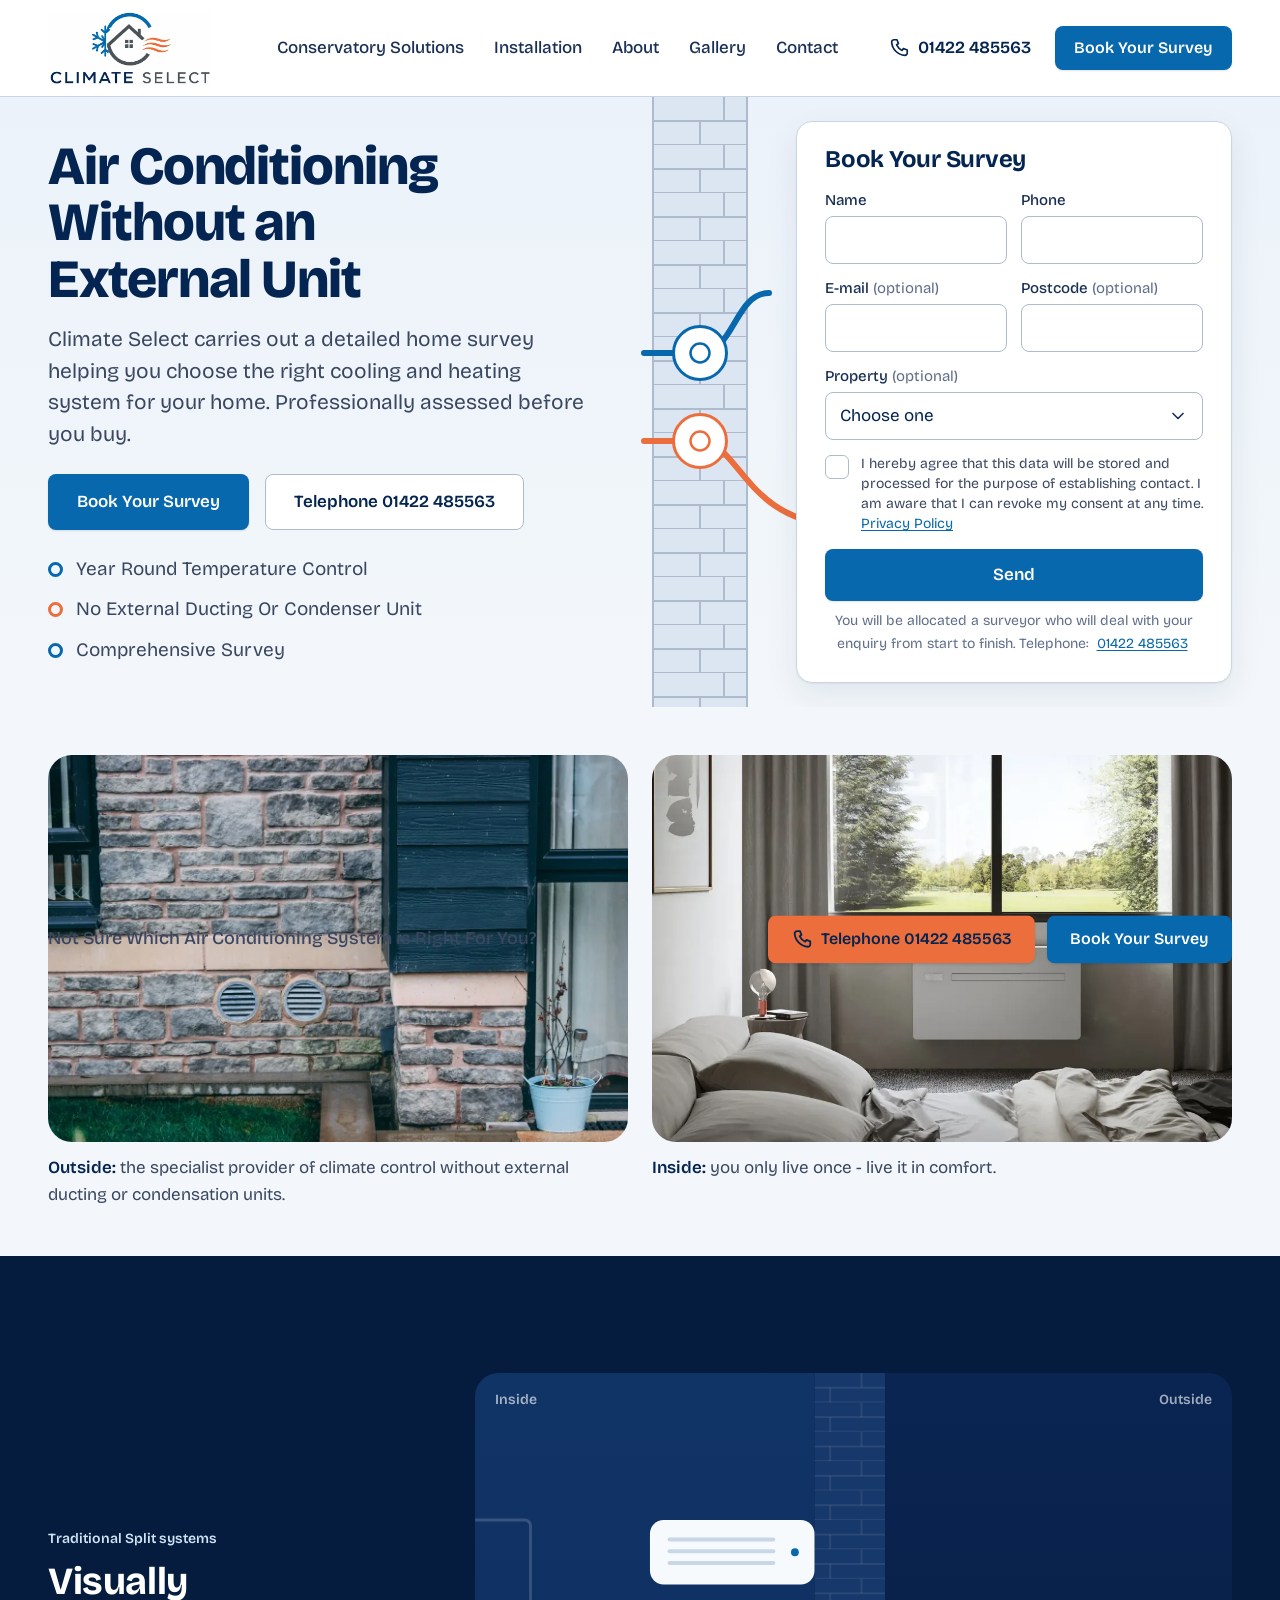
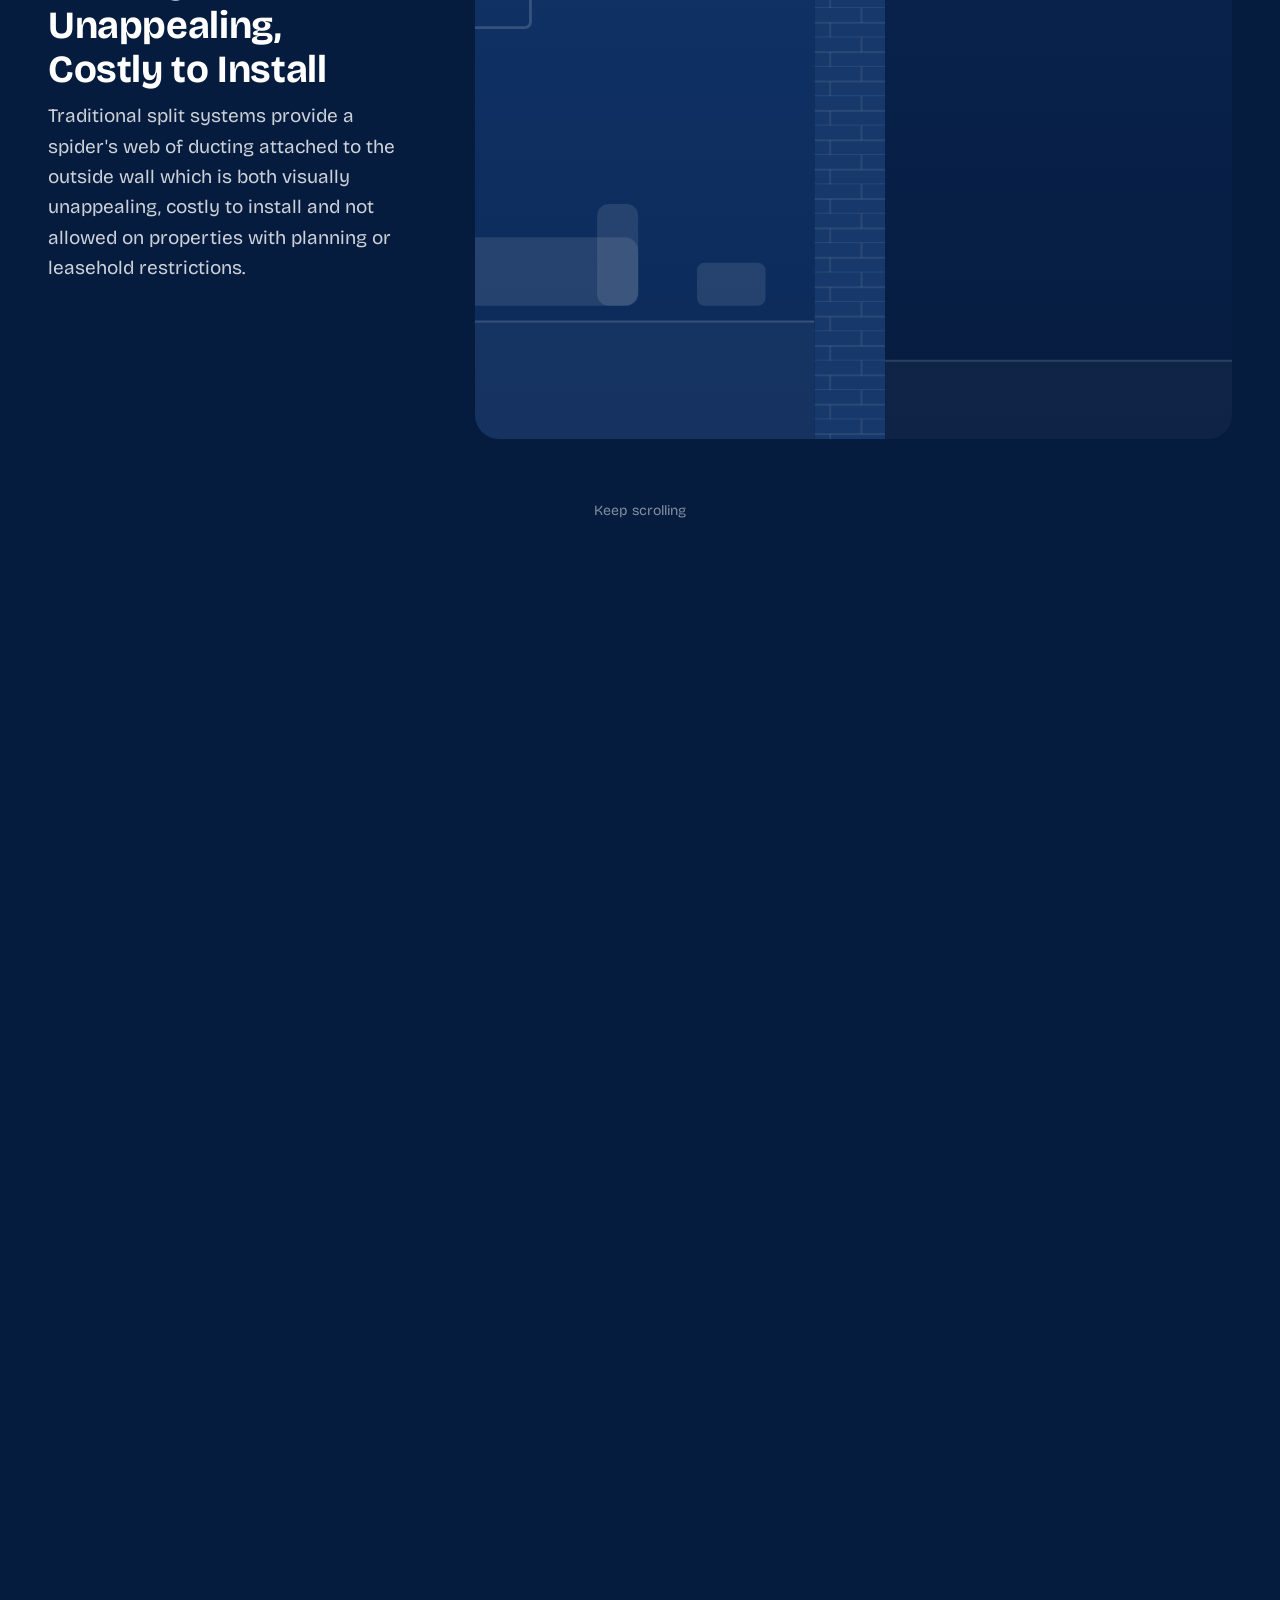
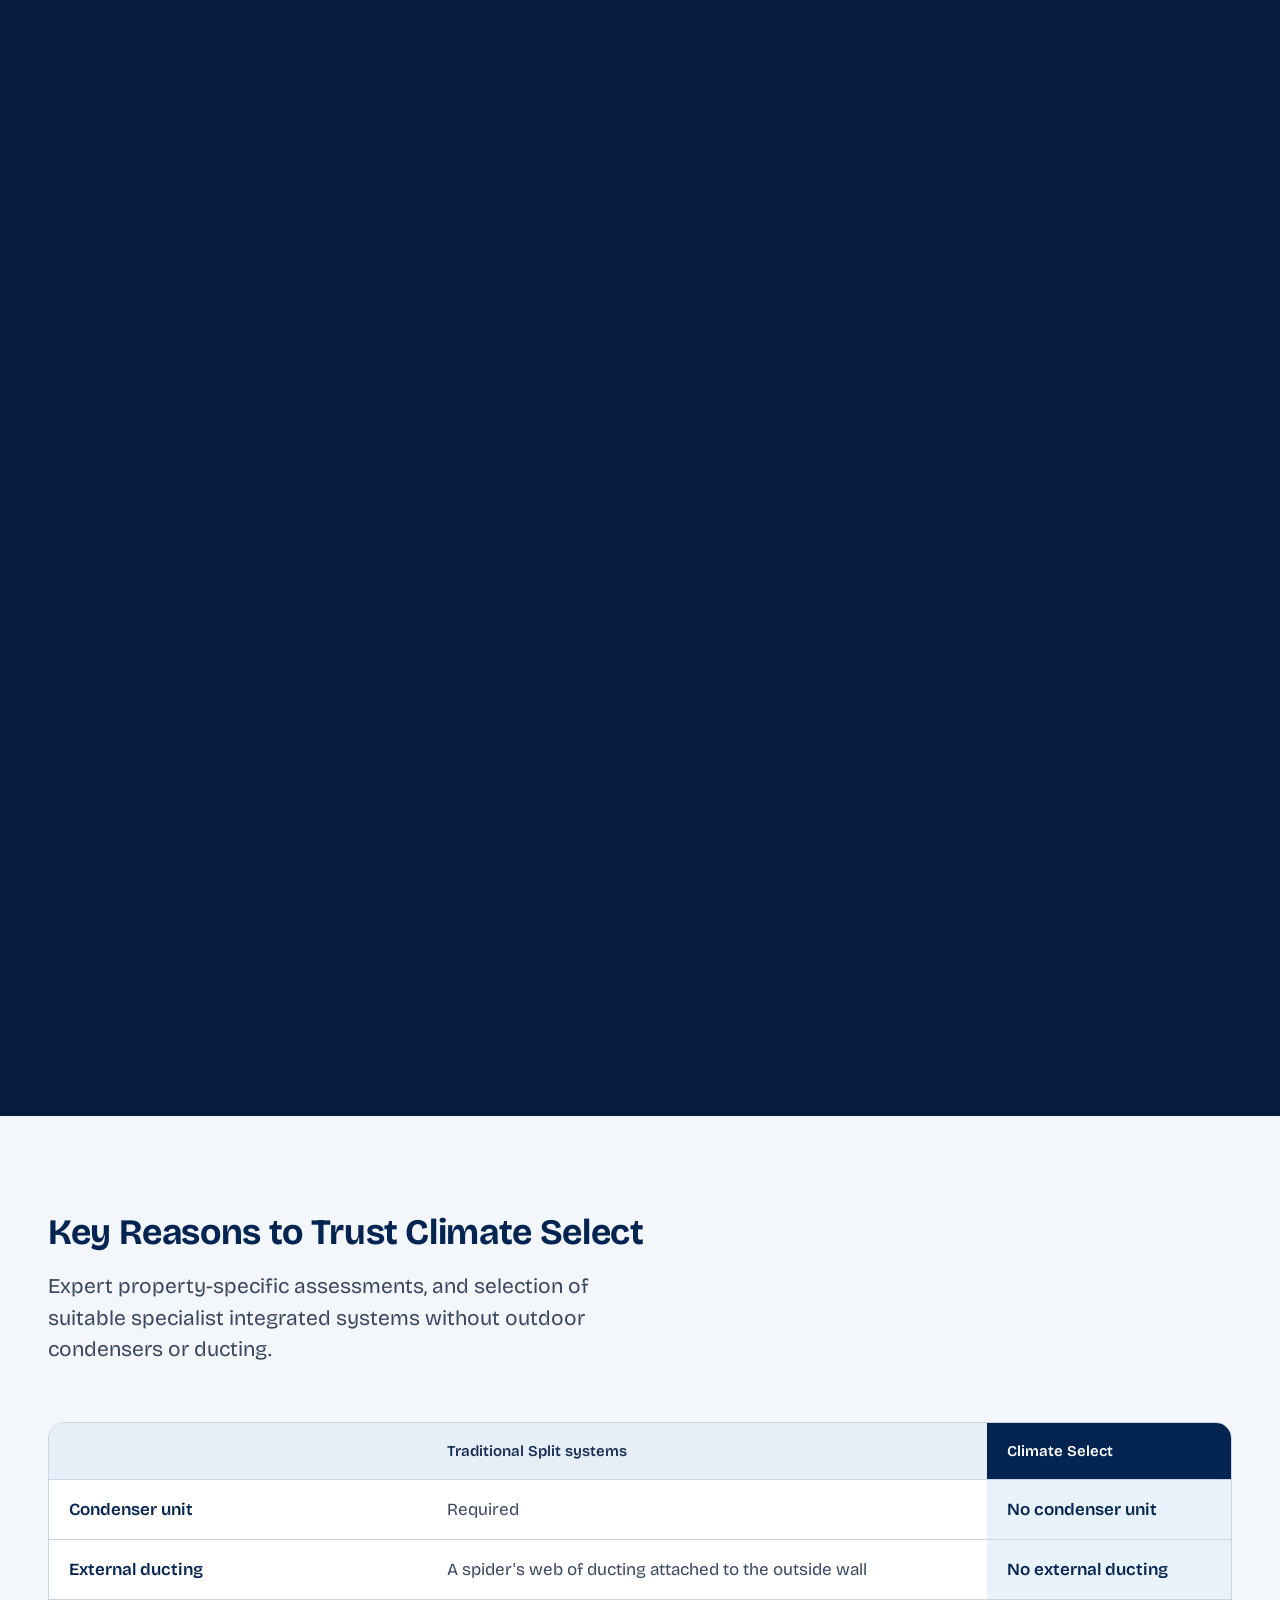
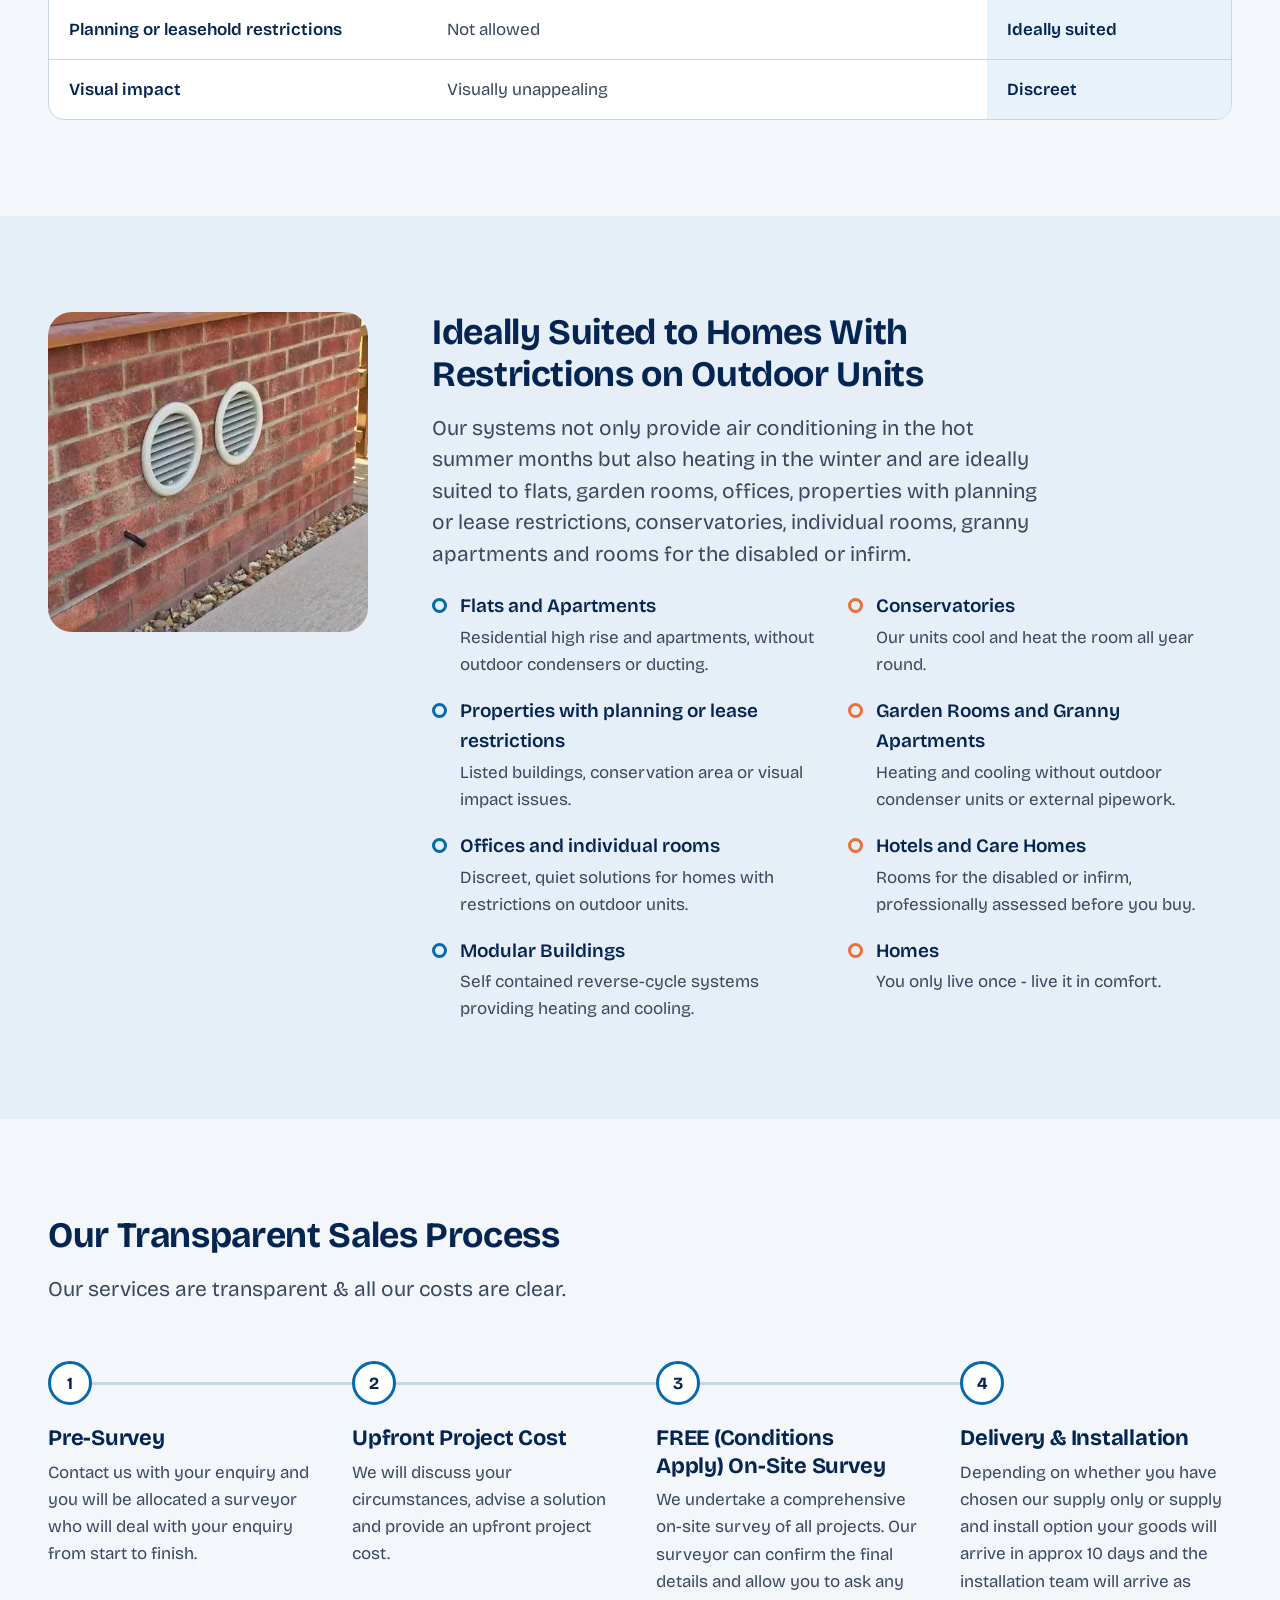
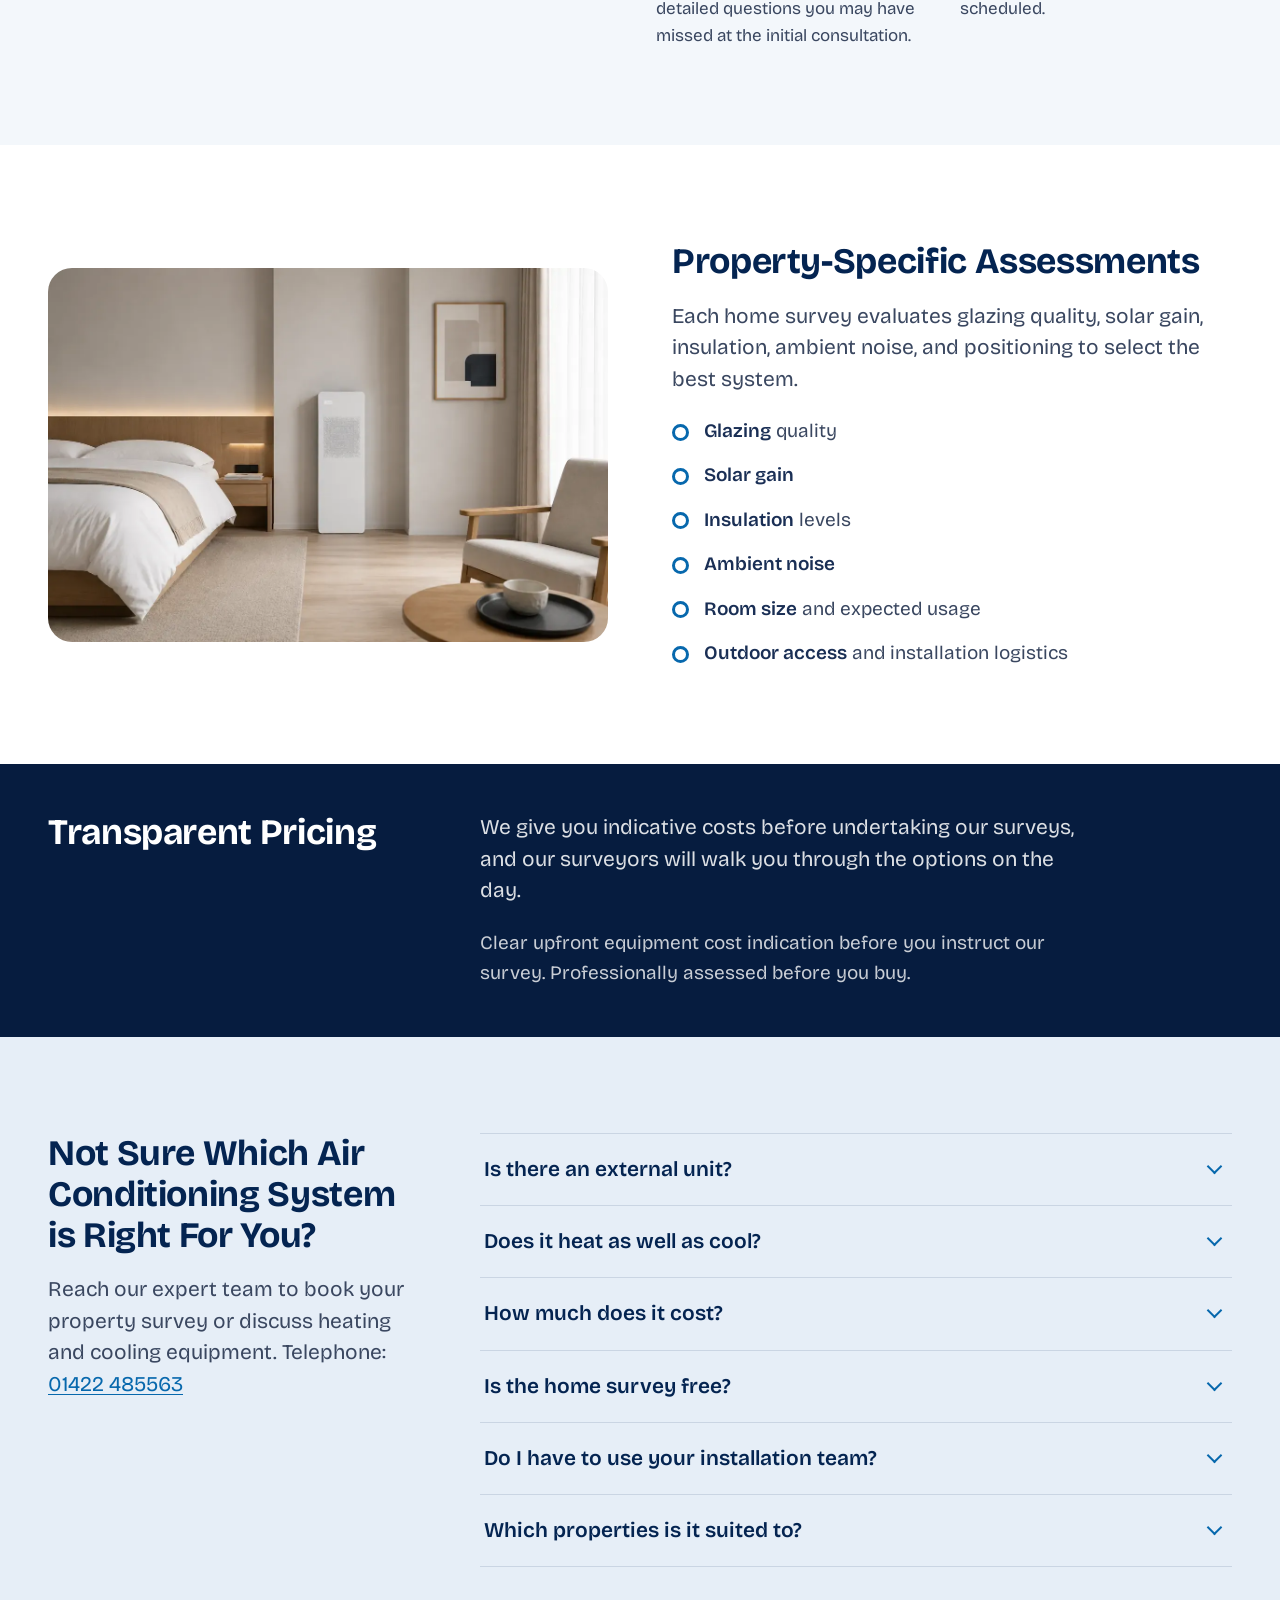
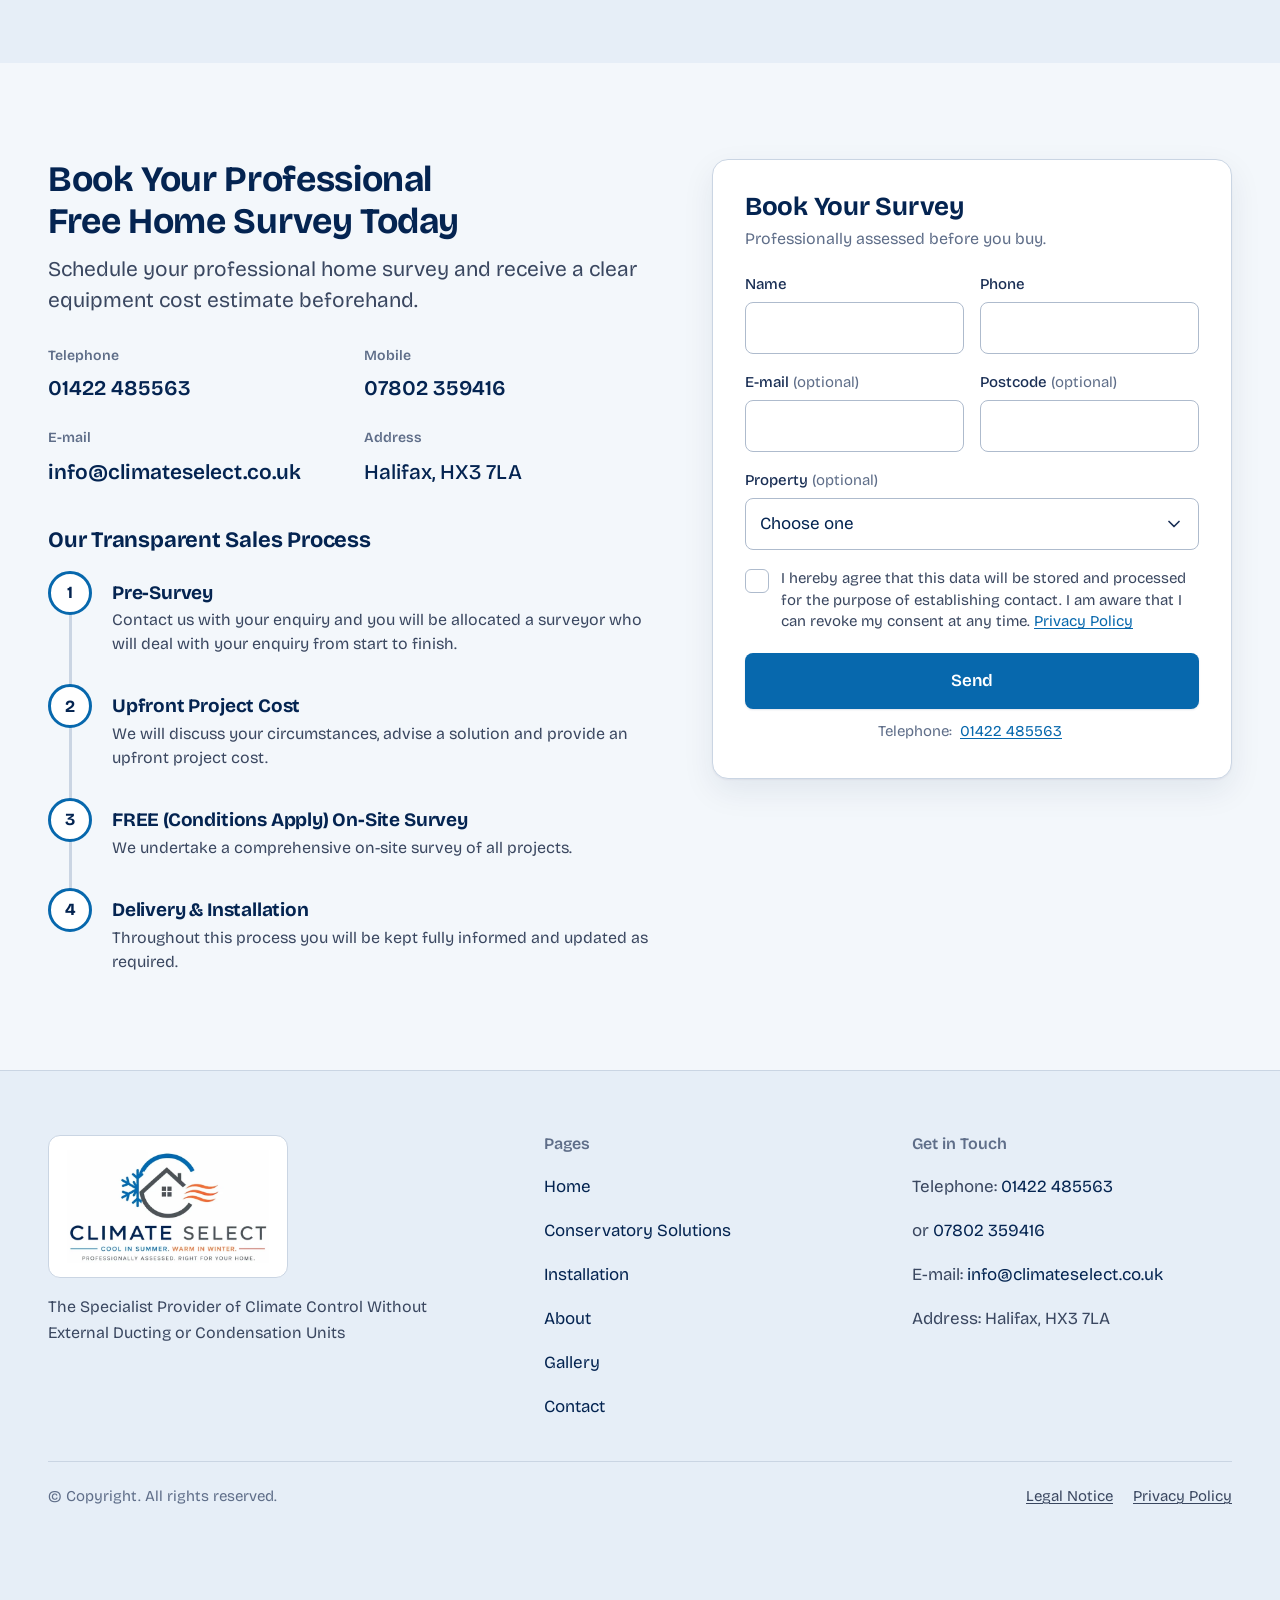
==== commit 83f17843: "Publish version 2.5: polish round from the design review Co-Authored-By: Claude Opus 5.5 <noreply@an" ====
--- a/index.html
+++ b/index.html
@@ -61,8 +61,8 @@
     ]
   }
   </script>
-  <script type="module" crossorigin src="./assets/main-C5L538M9.js"></script>
-  <link rel="stylesheet" crossorigin href="./assets/main-DswLPyRt.css">
+  <script type="module" crossorigin src="./assets/main-CPRUP1mx.js"></script>
+  <link rel="stylesheet" crossorigin href="./assets/main-BhN0vSeu.css">
 </head>
 <body>
   <a class="skip-link" href="#main">Skip to content</a>
@@ -113,28 +113,34 @@
     <div class="hero-wrap">
       <div class="container hero-wrap__grid">
         <section class="hero" aria-labelledby="hero-title">
-          <svg class="hero-wall hero-wall--strip" viewBox="0 0 320 480" aria-hidden="true" focusable="false">
+          <svg class="hero-wall hero-wall--strip" viewBox="0 0 264 2400" preserveAspectRatio="xMidYMin slice" aria-hidden="true" focusable="false">
+  <!-- Desktop: the wall in elevation, 1 unit = 1px. x 0 = 56px inside the copy column's right edge;
+       wall x 72-168 (96px, 16px off the copy); the form card starts at x 216 (48px of outside).
+       Cool air (blue) comes in from outside through the upper vent; warm air (orange) leaves through
+       the lower vent and passes behind the card. The condenser ghost hangs outside between them. -->
   <defs>
-    <pattern id="hw-brick-home" width="40" height="20" patternUnits="userSpaceOnUse">
-      <g stroke="rgba(4,36,81,.11)" stroke-width="1.5"><line x1="0" y1="10" x2="40" y2="10"/><line x1="0" y1="20" x2="40" y2="20"/><line x1="20" y1="0" x2="20" y2="10"/><line x1="0" y1="10" x2="0" y2="20"/></g>
+    <pattern id="hw-brick-strip-home" width="96" height="48" patternUnits="userSpaceOnUse">
+      <g fill="none" stroke-width="2" style="stroke: var(--line-strong, #AEBBCD)">
+        <line x1="0" y1="24" x2="96" y2="24"/><line x1="0" y1="48" x2="96" y2="48"/>
+        <line x1="48" y1="0" x2="48" y2="24"/>
+        <line x1="24" y1="24" x2="24" y2="48"/><line x1="72" y1="24" x2="72" y2="48"/>
+      </g>
     </pattern>
   </defs>
-  <rect x="128" y="0" width="34" height="480" fill="#DCE6F2"/>
-  <rect x="128" y="0" width="34" height="480" fill="url(#hw-brick-home)"/>
-  <rect x="128" y="186" width="34" height="12" rx="3" fill="#BFD0E4"/>
-  <rect x="128" y="236" width="34" height="12" rx="3" fill="#BFD0E4"/>
+  <rect x="72" y="0" width="96" height="2400" fill="#DCE6F2"/>
+  <rect x="72" y="0" width="96" height="2400" fill="url(#hw-brick-strip-home)"/>
+  <path d="M73 0 V2400 M167 0 V2400" fill="none" stroke-width="2" style="stroke: var(--line-strong, #AEBBCD)"/>
   
   <g class="hw-ghost" fill="none" stroke="#5F6E89" stroke-width="2" stroke-dasharray="6 5" stroke-linejoin="round" stroke-linecap="round">
-    <path d="M162 200 H170 V270"/>
-    <path d="M162 300 H176 M162 318 L176 302"/>
-    <rect x="174" y="270" width="32" height="62" rx="4"/>
-    <path d="M180 284 H200 M180 296 H200 M180 308 H200 M180 320 H200"/>
+    <path d="M168 272 H175 M168 328 H175"/>
+    <rect x="175" y="265" width="34" height="70" rx="4"/>
+    <path d="M182 279 H202 M182 291 H202 M182 303 H202 M182 315 H202 M182 327 H202"/>
   </g>
   
-  <path class="hw-ribbon" d="M330 128 C 262 128, 226 192, 162 192 L 100 192" fill="none" stroke="#0768AD" stroke-width="10" stroke-linecap="round" opacity=".9"/>
-  <path class="hw-ribbon hw-ribbon--warm" d="M100 242 L 162 242 C 226 242, 262 310, 330 318" fill="none" stroke="#EB6E3C" stroke-width="10" stroke-linecap="round" opacity=".9"/>
-  <g class="hw-vent"><circle cx="162" cy="192" r="13" fill="#F3F7FB" stroke="#0768AD" stroke-width="4"/><circle cx="162" cy="192" r="5.5" fill="none" stroke="#0768AD" stroke-width="3"/></g>
-  <g class="hw-vent hw-vent--warm"><circle cx="162" cy="242" r="13" fill="#F3F7FB" stroke="#EB6E3C" stroke-width="4"/><circle cx="162" cy="242" r="5.5" fill="none" stroke="#EB6E3C" stroke-width="3"/></g>
+  <path class="hw-ribbon" d="M189 196 C155 196 154 256 120 256 L64 256" fill="none" stroke="#0768AD" stroke-width="6" stroke-linecap="round" stroke-linejoin="round"/>
+  <path class="hw-ribbon hw-ribbon--warm" d="M64 344 L120 344 C158 344 166 424 256 428" fill="none" stroke="#EB6E3C" stroke-width="6" stroke-linecap="round" stroke-linejoin="round"/>
+  <g class="hw-vent"><circle cx="120" cy="256" r="26.5" fill="#FFFFFF" stroke="#0768AD" stroke-width="3"/><circle cx="120" cy="256" r="9.5" fill="none" stroke="#0768AD" stroke-width="2.5"/></g>
+  <g class="hw-vent hw-vent--warm"><circle cx="120" cy="344" r="26.5" fill="#FFFFFF" stroke="#EB6E3C" stroke-width="3"/><circle cx="120" cy="344" r="9.5" fill="none" stroke="#EB6E3C" stroke-width="2.5"/></g>
   <circle class="hw-p hw-p--cool" r="4.5" fill="#CFE3F3" style="--d:0s"/>
   <circle class="hw-p hw-p--cool" r="3.5" fill="#CFE3F3" style="--d:-1.6s"/>
   <circle class="hw-p hw-p--cool" r="4.5" fill="#CFE3F3" style="--d:-3.1s"/>
@@ -143,6 +149,11 @@
   <circle class="hw-p hw-p--warm" r="4.5" fill="#FBD5C0" style="--d:-3.9s"/>
 </svg>
 <svg class="hero-wall hero-wall--band" viewBox="0 0 640 96" preserveAspectRatio="xMidYMid slice" aria-hidden="true" focusable="false">
+  <defs>
+    <pattern id="hw-brick-home" width="40" height="20" patternUnits="userSpaceOnUse">
+      <g stroke="rgba(4,36,81,.11)" stroke-width="1.5"><line x1="0" y1="10" x2="40" y2="10"/><line x1="0" y1="20" x2="40" y2="20"/><line x1="20" y1="0" x2="20" y2="10"/><line x1="0" y1="10" x2="0" y2="20"/></g>
+    </pattern>
+  </defs>
   <rect x="0" y="12" width="640" height="72" rx="8" fill="#DCE6F2"/>
   <rect x="0" y="12" width="640" height="72" rx="8" fill="url(#hw-brick-home)"/>
   
@@ -219,6 +230,7 @@
         </select>
         <p class="field__error" id="enquiry-property-error" hidden></p>
       </div>
+      <!-- Optional Message field (form-message.html). Left out with compact=1 (hero form) or nomessage=1 (bottom form); the Contact form keeps it. -->
       
     </div>
     <div class="field field--consent">
@@ -438,13 +450,11 @@
       </div>
     </section>
 
-    <!-- Who it's for: the client's photographs beside the list -->
+    <!-- Who it's for: one client photograph (sticky on desktop) beside the list -->
     <section class="section section--alt" aria-labelledby="who-title">
       <div class="container who">
         <div class="who__collage">
-          <figure class="frame who__photo who__photo--tall"><img src="./assets/gallery-apartments-red-DelxMTMY.webp" alt="Modern apartment block with red and grey facades and no external units on the walls" width="1200" height="800" loading="lazy"></figure>
-          <figure class="frame who__photo who__photo--square who__photo--hide-phone"><img src="./assets/conservatory-skylight-OVxmTuZV.webp" alt="Conservatory with a glass roof and a sofa" width="683" height="643" loading="lazy"></figure>
-          <figure class="frame who__photo who__photo--square"><img src="./assets/exterior-brick-vents-C0pTeHci.webp" alt="Red brick wall with two round vents and no external unit" width="447" height="447" loading="lazy"></figure>
+          <figure class="frame who__photo who__photo--vent"><img src="./assets/exterior-brick-vents-C0pTeHci.webp" alt="Red brick wall with two round vents and no external unit" width="447" height="447" loading="lazy"></figure>
         </div>
         <div class="who__text">
           <h2 id="who-title">Ideally Suited to Homes With Restrictions on Outdoor Units</h2>
@@ -501,14 +511,11 @@
       </div>
     </section>
 
-    <!-- Cost -->
-    <section class="section" aria-labelledby="cost-title">
-      <div class="container split split--flip">
-        <figure class="split__media frame frame--3x2">
-          <img src="./assets/pricing-bedroom-Cr-kVcvj.webp" alt="Bedroom with a slim white heating and cooling unit beneath a window, with grey curtains" width="1200" height="677" loading="lazy">
-        </figure>
-        <div>
-          <h2 id="cost-title">Transparent Pricing</h2>
+    <!-- Cost: a calm band on the stage ground, the page's second dark beat; no photo -->
+    <section class="section pricing-band" aria-labelledby="cost-title">
+      <div class="container pricing-band__inner">
+        <h2 id="cost-title">Transparent Pricing</h2>
+        <div class="pricing-band__copy">
           <p class="lead">We give you indicative costs before undertaking our surveys, and our surveyors will walk you through the options on the day.</p>
           <p>Clear upfront equipment cost indication before you instruct our survey. Professionally assessed before you buy.</p>
         </div>
@@ -539,11 +546,21 @@
         <div class="book__aside">
           <h2 id="book-title">Book Your Professional Free Home Survey Today</h2>
           <p class="lead">Schedule your professional home survey and receive a clear equipment cost estimate beforehand.</p>
-          <div class="contact-details">
+          <div class="contact-details contact-details--2">
             <div class="contact-details__item"><span class="contact-details__label">Telephone</span><a class="contact-details__value" href="tel:+441422485563">01422 485563</a></div>
             <div class="contact-details__item"><span class="contact-details__label">Mobile</span><a class="contact-details__value" href="tel:+447802359416">07802 359416</a></div>
             <div class="contact-details__item"><span class="contact-details__label">E-mail</span><a class="contact-details__value" href="mailto:info@climateselect.co.uk">info@climateselect.co.uk</a></div>
             <div class="contact-details__item"><span class="contact-details__label">Address</span><span class="contact-details__value contact-details__value--plain">Halifax, HX3 7LA</span></div>
+          </div>
+          <div class="book__next">
+            <h3 id="book-next-title">Our Transparent Sales Process</h3>
+            <ol class="timeline" data-timeline aria-labelledby="book-next-title">
+              <div class="timeline__fill" aria-hidden="true"></div>
+              <li class="timeline__item"><span class="timeline__marker" aria-hidden="true">1</span><h4>Pre-Survey</h4><p>Contact us with your enquiry and you will be allocated a surveyor who will deal with your enquiry from start to finish.</p></li>
+              <li class="timeline__item"><span class="timeline__marker" aria-hidden="true">2</span><h4>Upfront Project Cost</h4><p>We will discuss your circumstances, advise a solution and provide an upfront project cost.</p></li>
+              <li class="timeline__item"><span class="timeline__marker" aria-hidden="true">3</span><h4>FREE (Conditions Apply) On-Site Survey</h4><p>We undertake a comprehensive on-site survey of all projects.</p></li>
+              <li class="timeline__item"><span class="timeline__marker" aria-hidden="true">4</span><h4>Delivery &amp; Installation</h4><p>Throughout this process you will be kept fully informed and updated as required.</p></li>
+            </ol>
           </div>
         </div>
         <form class="enquiry" id="enquiry-2" data-enquiry novalidate method="post" action="/api/enquiries" aria-labelledby="enquiry-2-title">
@@ -588,12 +605,7 @@
         </select>
         <p class="field__error" id="enquiry-2-property-error" hidden></p>
       </div>
-      
-      <div class="field field--full">
-        <label class="field__label" for="enquiry-2-message">Message <span class="field__optional">(optional)</span></label>
-        <textarea class="field__input field__textarea" id="enquiry-2-message" name="message" rows="4" maxlength="2000" aria-describedby="enquiry-2-message-error"></textarea>
-        <p class="field__error" id="enquiry-2-message-error" hidden></p>
-      </div>
+      <!-- Optional Message field (form-message.html). Left out with compact=1 (hero form) or nomessage=1 (bottom form); the Contact form keeps it. -->
       
     </div>
     <div class="field field--consent">
--- a/assets/main-BhN0vSeu.css
+++ b/assets/main-BhN0vSeu.css
@@ -0,0 +1 @@
+@font-face{font-family:Bricolage Grotesque Variable;font-style:normal;font-display:swap;font-weight:200 800;src:url(./bricolage-grotesque-vietnamese-opsz-normal-D9N6E8K1.woff2) format("woff2-variations");unicode-range:U+0102-0103,U+0110-0111,U+0128-0129,U+0168-0169,U+01A0-01A1,U+01AF-01B0,U+0300-0301,U+0303-0304,U+0308-0309,U+0323,U+0329,U+1EA0-1EF9,U+20AB}@font-face{font-family:Bricolage Grotesque Variable;font-style:normal;font-display:swap;font-weight:200 800;src:url(./bricolage-grotesque-latin-ext-opsz-normal-IcJDqblK.woff2) format("woff2-variations");unicode-range:U+0100-02BA,U+02BD-02C5,U+02C7-02CC,U+02CE-02D7,U+02DD-02FF,U+0304,U+0308,U+0329,U+1D00-1DBF,U+1E00-1E9F,U+1EF2-1EFF,U+2020,U+20A0-20AB,U+20AD-20C0,U+2113,U+2C60-2C7F,U+A720-A7FF}@font-face{font-family:Bricolage Grotesque Variable;font-style:normal;font-display:swap;font-weight:200 800;src:url(./bricolage-grotesque-latin-opsz-normal-Cre6nC2_.woff2) format("woff2-variations");unicode-range:U+0000-00FF,U+0131,U+0152-0153,U+02BB-02BC,U+02C6,U+02DA,U+02DC,U+0304,U+0308,U+0329,U+2000-206F,U+20AC,U+2122,U+2191,U+2193,U+2212,U+2215,U+FEFF,U+FFFD}:root{--navy: #042451;--blue: #0768AD;--blue-deep: #065A96;--orange: #EB6E3C;--slate: #4D5359;--air: #F3F7FB;--air-2: #E6EEF7;--paper: #FFFFFF;--stage: #061C3F;--stage-2: #0B2A5A;--ink-900: #042451;--ink-800: #1A2F55;--ink-700: #3A4760;--ink-500: #5F6E89;--line: #CAD5E3;--line-strong: #AEBBCD;--blue-50: #E8F2FA;--blue-100: #CFE3F3;--orange-50: #FDEEE6;--error: #B42318;--error-50: #FDF1F0;--font: "Bricolage Grotesque Variable", "Helvetica Neue", Arial, sans-serif;--container: 1200px;--container-text: 1080px;--measure: 38rem;--gutter: 24px;--section-pad: 56px;--r-s: 8px;--r-m: 16px;--r-l: 24px;--shadow: 0 1px 2px rgba(4, 36, 81, .06), 0 12px 32px rgba(4, 36, 81, .08);--shadow-lift: 0 2px 4px rgba(4, 36, 81, .08), 0 18px 40px rgba(4, 36, 81, .12);--ease-out: cubic-bezier(.22, .61, .36, 1);--ease-in-out: cubic-bezier(.65, 0, .35, 1);--t-micro: .16s;--t-short: .32s;--t-medium: .6s;--t-long: .9s;--header-h: 72px;--bar-h: 73px}@media(min-width:760px){:root{--gutter: 32px;--section-pad: 80px;--header-h: 88px}}@media(min-width:1100px){:root{--gutter: 48px;--section-pad: 96px;--header-h: 96px}}*,*:before,*:after{box-sizing:border-box}html{-webkit-text-size-adjust:100%;background:var(--air)}html.motion{scroll-behavior:smooth}body{margin:0;font-family:var(--font);font-size:18px;line-height:1.55;color:var(--ink-700);background:var(--air);font-optical-sizing:auto;-webkit-font-smoothing:antialiased}@media(min-width:760px){body{font-size:19px;line-height:1.6}}img,svg{max-width:100%;height:auto}img{display:block}figure{margin:0}a{color:var(--blue);text-decoration:underline;text-underline-offset:.16em;text-decoration-thickness:1px}a:hover{text-decoration-thickness:2px}:focus-visible{outline:3px solid var(--orange);outline-offset:3px;border-radius:4px}p{margin:0 0 1em;max-width:var(--measure)}ul,ol{margin:0 0 1em;padding-left:1.25em}strong{color:var(--ink-800);font-weight:600}hr{border:0;border-top:1px solid var(--line);margin:0}.sr-only{position:absolute;width:1px;height:1px;padding:0;margin:-1px;overflow:hidden;clip:rect(0,0,0,0);white-space:nowrap;border:0}.skip-link{position:absolute;left:16px;top:-64px;z-index:100;background:var(--navy);color:#fff;padding:12px 16px;border-radius:var(--r-s);text-decoration:none;font-weight:600}.skip-link:focus{top:16px}h1,h2,h3,h4{margin:0 0 .5em;color:var(--ink-900);font-weight:700;line-height:1.15;letter-spacing:-.01em;text-wrap:balance}h1{font-size:40px;font-weight:800;line-height:1.15;letter-spacing:-.02em}h2{font-size:28px;line-height:1.2}h3{font-size:22px;line-height:1.25}.lead{font-size:19px;line-height:1.5;color:var(--ink-700)}.small{font-size:14px}.muted{color:var(--ink-500)}@media(min-width:760px){h1{font-size:clamp(44px,4.2vw,60px);line-height:1.05}h2{font-size:clamp(32px,2.8vw,40px);line-height:1.15}h3{font-size:24px}.lead{font-size:21px}.small{font-size:15px}}.container{width:min(100% - 2 * var(--gutter),var(--container));margin-inline:auto}.container--text{--container: var(--container-text)}.section{padding-block:var(--section-pad)}.section--alt{background:var(--air-2)}.section--paper{background:var(--paper)}.section--tight{padding-block:calc(var(--section-pad) * .6)}.section__head{max-width:44rem;margin-bottom:40px}.section__head--center{margin-inline:auto;text-align:center}.section__head--center p{margin-inline:auto}.section__head .lead{margin-bottom:0}@media(min-width:760px){.section__head{margin-bottom:56px}}.split{display:grid;gap:40px;align-items:center}.split>*{min-width:0}@media(min-width:760px){.split{grid-template-columns:minmax(0,1fr) minmax(0,1fr);gap:64px}.split--flip>.split__media{order:2}}.frame{border-radius:var(--r-l);overflow:hidden;background:var(--air-2);position:relative}.frame img{width:100%;height:100%;object-fit:cover}.frame--3x2{aspect-ratio:3 / 2}.frame--4x3{aspect-ratio:4 / 3}.frame--1x1{aspect-ratio:1 / 1}.frame__cap{position:absolute;left:16px;bottom:16px;background:#042451d1;color:#fff;padding:8px 14px;border-radius:var(--r-s);font-size:15px;font-weight:500;line-height:1.3}.btn{display:inline-flex;align-items:center;justify-content:center;gap:10px;min-height:52px;padding:0 24px;border-radius:var(--r-s);border:1.5px solid transparent;font:inherit;font-size:17px;font-weight:600;line-height:1.2;text-decoration:none;cursor:pointer;white-space:nowrap;transition:transform var(--t-micro) var(--ease-out),background-color var(--t-micro) var(--ease-out),border-color var(--t-micro) var(--ease-out),box-shadow var(--t-micro) var(--ease-out),color var(--t-micro) var(--ease-out)}.btn:hover{transform:translateY(-1px)}.btn:active{transform:scale(.98)}.btn--primary{background:var(--blue);color:#fff;box-shadow:0 1px 2px #0424511f}.btn--primary:hover{background:var(--blue-deep);box-shadow:0 6px 16px #0768ad47}.btn--secondary{background:var(--paper);color:var(--navy);border-color:var(--line-strong)}.btn--secondary:hover{border-color:var(--blue);color:var(--blue)}.btn--light{background:#fff;color:var(--navy)}.btn--light:hover{background:var(--blue-50)}.btn--ghost-light{background:transparent;color:#fff;border-color:#ffffff73}.btn--ghost-light:hover{border-color:#fff}.btn--sm{min-height:44px;padding:0 18px;font-size:16px}.btn--lg{min-height:56px;padding:0 28px}.btn--block{width:100%}.btn[disabled],.btn[aria-disabled=true]{opacity:.6;cursor:default;transform:none}.btn-row{display:flex;flex-wrap:wrap;gap:12px 16px}.icon{width:22px;height:22px;flex:none}.site-header{position:relative;z-index:30;background:var(--paper);border-bottom:1px solid var(--line)}.site-header__inner{display:flex;align-items:center;gap:24px;min-height:var(--header-h)}.brand{display:inline-flex;flex:none;border-radius:6px}.brand__img{height:calc(var(--header-h) - 20px);width:auto}.nav{margin-left:auto;display:none}.nav__list{display:flex;gap:2px;list-style:none;margin:0;padding:0}.nav__link{position:relative;display:inline-flex;align-items:center;min-height:44px;padding:0 14px;color:var(--ink-800);text-decoration:none;font-weight:500;font-size:17px;border-radius:6px}.nav__link:after{content:"";position:absolute;left:14px;right:14px;bottom:6px;height:2px;background:var(--blue);border-radius:2px;transform:scaleX(0);transform-origin:left center;transition:transform .24s var(--ease-out)}.nav__link:hover:after,.nav__link[aria-current=page]:after{transform:scaleX(1)}.nav__link[aria-current=page]{color:var(--navy)}.site-header__actions{display:flex;align-items:center;gap:8px;margin-left:auto}.nav+.site-header__actions{margin-left:0}.site-header__phone{display:inline-flex;align-items:center;gap:8px;min-height:44px;min-width:44px;padding:0 10px;justify-content:center;color:var(--ink-900);text-decoration:none;font-weight:600;font-size:17px;border-radius:6px}.site-header__phone:hover{color:var(--blue)}.site-header__phone-text,.site-header__cta{display:none}.menu-toggle{display:inline-flex;align-items:center;gap:10px;min-height:44px;padding:0 12px;background:transparent;border:1.5px solid var(--line-strong);border-radius:var(--r-s);font:inherit;font-size:16px;font-weight:600;color:var(--ink-900);cursor:pointer}.menu-toggle__bars{display:inline-grid;gap:4px;width:18px}.menu-toggle__bars i{display:block;height:2px;background:currentColor;border-radius:2px;transition:transform var(--t-short) var(--ease-out),opacity var(--t-short) var(--ease-out);transform-origin:center}.menu-toggle[aria-expanded=true] .menu-toggle__bars i:nth-child(1){transform:translateY(6px) rotate(45deg)}.menu-toggle[aria-expanded=true] .menu-toggle__bars i:nth-child(2){opacity:0;transform:scaleX(0)}.menu-toggle[aria-expanded=true] .menu-toggle__bars i:nth-child(3){transform:translateY(-6px) rotate(-45deg)}.site-menu{background:var(--paper);border-bottom:1px solid var(--line);box-shadow:var(--shadow)}.site-menu[hidden]{display:none}.site-menu__inner{display:grid;gap:4px;padding:12px 0 24px}.site-menu__link{display:flex;align-items:center;min-height:52px;padding:0 12px;color:var(--ink-900);text-decoration:none;font-weight:600;font-size:19px;border-radius:var(--r-s);border-bottom:1px solid var(--line)}.site-menu__link[aria-current=page]{color:var(--blue)}.site-menu__inner .btn{margin-top:8px}.site-menu__inner .btn+.btn{margin-top:0}@media(min-width:560px){.site-header__cta{display:inline-flex}}@media(min-width:760px){.site-header__phone-text{display:inline}.site-header__phone{padding:0 12px}}@media(min-width:1100px){.nav{display:block}.menu-toggle{display:none}.site-menu{display:none!important}.site-header__actions{gap:12px}}.hero-wrap{position:relative;overflow:hidden;background:linear-gradient(180deg,#EBF2F9 0%,var(--air) 100%)}.hero-wrap__grid{position:relative;display:grid;gap:8px 40px;align-items:center}.hero-wrap__grid>*{min-width:0}.hero{position:relative;min-height:66vh;min-height:66svh;display:flex;flex-direction:column;justify-content:center;align-items:stretch;padding-block:24px}.hero__copy{position:relative;z-index:1;width:100%}.hero-form,.hero-media{position:relative;z-index:2}.hero-wall{pointer-events:none;display:block}.hero-wall--strip{display:none;position:absolute;top:50%;right:-226px;height:min(520px,100%);width:auto;z-index:0;transform:translateY(-50%)}.hero-wall--band{width:100%;height:44px;margin:0 0 12px}.hero--light .hero-wall--band{height:40px;margin-bottom:12px}.hw-ghost,.hw-p{opacity:0}@keyframes hwGhost{0%{opacity:0}12%{opacity:.9}58%{opacity:.9}to{opacity:0}}@keyframes hwPop{0%{transform:scale(0)}70%{transform:scale(1.12)}to{transform:scale(1)}}@keyframes hwCool{0%{transform:translate(330px,128px);opacity:0}8%{opacity:1}42%{transform:translate(226px,174px)}60%{transform:translate(162px,192px)}92%{transform:translate(108px,192px);opacity:1}to{transform:translate(98px,192px);opacity:0}}@keyframes hwWarm{0%{transform:translate(98px,242px);opacity:0}8%{opacity:1}40%{transform:translate(162px,242px)}58%{transform:translate(226px,262px)}92%{transform:translate(322px,316px);opacity:1}to{transform:translate(332px,318px);opacity:0}}@keyframes hwBandCool{0%{transform:translate(40px,48px);opacity:0}10%{opacity:1}50%{transform:translate(160px,24px)}90%{transform:translate(262px,46px);opacity:1}to{transform:translate(272px,48px);opacity:0}}@keyframes hwBandWarm{0%{transform:translate(368px,48px);opacity:0}10%{opacity:1}50%{transform:translate(470px,72px)}90%{transform:translate(590px,50px);opacity:1}to{transform:translate(600px,48px);opacity:0}}@media(prefers-reduced-motion:no-preference){html.js.motion .hw-ghost{animation:hwGhost 2.2s var(--ease-out) both}html.js.motion .hw-vent{transform-box:fill-box;transform-origin:center;animation:hwPop .6s var(--ease-out) 1.35s both}html.js.motion .hw-vent--warm{animation-delay:1.5s}html.js.motion .hw-p{animation:hwCool 4.6s linear infinite;animation-delay:calc(1.8s + var(--d, 0s))}html.js.motion .hw-p--warm{animation-name:hwWarm}html.js.motion .hw-p--band-cool{animation-name:hwBandCool;animation-duration:3.6s}html.js.motion .hw-p--band-warm{animation-name:hwBandWarm;animation-duration:3.6s}}@media(min-width:760px){.hero-wall--band{display:none}.hero-wall--strip{display:block;right:-220px}}@media(min-width:1100px){.hero-wall--strip{right:-230px}}.hero__title{margin-bottom:16px}.hero__lead{margin-bottom:24px;max-width:34rem}.hero__actions{margin-bottom:24px}.hero__facts{max-width:34rem;gap:8px}.hero-form{width:100%;padding-block:8px 40px}.hero-media{padding-block:0 40px}.hero-media .frame{min-height:240px}@media(min-width:760px){.hero,.hero-form,.hero-media{padding-block:24px}.hero-wrap__grid{grid-template-columns:minmax(0,1fr) minmax(0,1fr);gap:8px 96px}.hero-media{align-self:stretch;display:flex}.hero-media .frame{flex:1;min-height:0;aspect-ratio:auto}}@media(min-width:760px)and (max-width:1099px){.hero__facts{display:none}.hero__lead{font-size:19px}.hero-form{padding-block:12px}}@media(min-width:1100px){.hero-wrap__grid{grid-template-columns:minmax(0,1fr) 460px;gap:8px 112px}.hero-wrap__grid--media{grid-template-columns:minmax(0,1.05fr) minmax(0,.95fr)}}.vent-list{list-style:none;margin:0;padding:0;display:grid;gap:10px}.vent-list li{position:relative;padding-left:28px}.vent-list li:before{content:"";position:absolute;left:0;top:.42em;width:15px;height:15px;border-radius:50%;border:3px solid var(--blue)}.vent-list--alt li:nth-child(2n):before{border-color:var(--orange)}.vent-list--large{gap:14px;font-size:19px}.vent-list--large li{padding-left:32px}.vent-list--large li:before{width:17px;height:17px;top:.4em}.cards{display:flex;flex-wrap:wrap;gap:20px}.card{flex:1 1 240px;min-width:0;display:flex;flex-direction:column;gap:8px;background:var(--paper);border:1px solid var(--line);border-radius:var(--r-m);padding:24px;transition:border-color var(--t-micro) var(--ease-out)}.card__title{font-size:22px;margin:0}.card p{margin:0;font-size:17px;max-width:none}.card__tag{display:inline-block;font-size:14px;font-weight:600;color:var(--blue);margin-bottom:4px}.card--accent{border-color:var(--blue);box-shadow:inset 0 0 0 1px var(--blue)}.card--accent .card__tag{color:var(--blue)}.card--warm{background:var(--orange-50);border-color:transparent}.card--cool{background:var(--blue-50);border-color:transparent}@media(min-width:760px){.cards{gap:24px}.card{padding:28px}.card__title{font-size:24px}}@media(min-width:1100px){.cards--4 .card{flex-basis:230px}}.card--media{padding:0;overflow:hidden}.card--media .frame{border-radius:0}.card--media .card__body{padding:20px 24px 24px;display:grid;gap:6px}.who{display:grid;gap:32px;align-items:center}.who__collage{display:grid;grid-template-columns:1fr 1fr;gap:16px}.who__photo{margin:0}.who__photo--tall{grid-row:1 / span 2;aspect-ratio:auto;height:100%;min-height:320px}.who__photo--square{aspect-ratio:1 / 1}.who__list{font-size:17px}.who__list strong{display:block;color:var(--ink-900);font-size:19px;margin-bottom:2px}@media(min-width:760px){.who{grid-template-columns:minmax(0,5fr) minmax(0,7fr);gap:56px}.who__list{grid-template-columns:1fr 1fr;gap:18px 32px}}.faq-grid{display:grid;gap:32px;align-items:start}.faq-grid__aside .lead{margin-bottom:0}@media(min-width:760px){.faq-grid{grid-template-columns:minmax(0,4fr) minmax(0,8fr);gap:56px}}.steps{list-style:none;margin:0;padding:0;display:flex;flex-wrap:wrap;gap:20px}.step{flex:1 1 220px;min-width:0;position:relative;background:var(--paper);border:1px solid var(--line);border-radius:var(--r-m);padding:24px}.step__num{display:inline-flex;align-items:center;justify-content:center;width:44px;height:44px;border-radius:50%;border:3px solid var(--blue);color:var(--navy);font-weight:700;font-size:18px;margin-bottom:14px}.step h3{font-size:22px;margin-bottom:6px}.step p{margin:0;font-size:17px;max-width:none}@media(min-width:760px){.steps{gap:24px}.step{padding:28px}}.compare-wrap{background:var(--paper);border:1px solid var(--line);border-radius:var(--r-m);overflow:hidden}.compare{width:100%;border-collapse:collapse;font-size:17px}.compare th,.compare td{padding:16px 20px;text-align:left;vertical-align:top;border-bottom:1px solid var(--line)}.compare thead th{background:var(--air-2);font-size:15px;font-weight:600;color:var(--ink-800)}.compare thead th.is-cs{background:var(--navy);color:#fff}.compare tbody th{font-weight:600;color:var(--ink-900);width:32%}.compare td.is-cs{background:var(--blue-50);color:var(--navy);font-weight:600}.compare tbody tr:last-child th,.compare tbody tr:last-child td{border-bottom:0}.compare .cell-label{display:none}.faq{border-top:1px solid var(--line)}.faq__item{border-bottom:1px solid var(--line)}.faq__q{list-style:none;cursor:pointer;display:flex;justify-content:space-between;align-items:center;gap:16px;padding:18px 4px;min-height:48px;font-size:19px;font-weight:600;color:var(--ink-900);line-height:1.3}.faq__q::-webkit-details-marker{display:none}.faq__q:after{content:"";flex:none;width:11px;height:11px;margin-right:8px;border-right:2.5px solid var(--blue);border-bottom:2.5px solid var(--blue);transform:translateY(-3px) rotate(45deg);transition:transform .24s var(--ease-out)}.faq__item[open] .faq__q:after{transform:translateY(3px) rotate(225deg)}.faq__a{padding:0 4px 22px;max-width:44rem}.faq__a p{margin:0}@media(min-width:760px){.faq__q{font-size:21px;padding:22px 4px}}.enquiry{position:relative;background:var(--paper);border:1px solid var(--line);border-radius:var(--r-m);padding:24px;box-shadow:var(--shadow)}.enquiry__title{font-size:24px;margin:0 0 4px}.enquiry__lead{font-size:16px;color:var(--ink-500);margin:0 0 20px}.enquiry__fields{display:grid;gap:14px}.field{min-width:0}.field--full{grid-column:1 / -1}.field__label{display:block;font-size:15px;font-weight:500;color:var(--ink-800);margin-bottom:6px}.field__optional{color:var(--ink-500);font-weight:400}.field__input{width:100%;min-height:52px;padding:0 14px;font:inherit;font-size:17px;color:var(--ink-900);background:#fff;border:1.5px solid var(--line-strong);border-radius:var(--r-s);transition:border-color var(--t-micro) var(--ease-out),box-shadow var(--t-micro) var(--ease-out)}.field__input:hover{border-color:var(--ink-500)}.field__input:focus{outline:3px solid var(--orange);outline-offset:2px;border-color:var(--blue)}.field__textarea{min-height:112px;padding:12px 14px;resize:vertical;line-height:1.45}.field__select{appearance:none;-webkit-appearance:none;padding-right:44px;background-image:url("data:image/svg+xml,%3Csvg xmlns='http://www.w3.org/2000/svg' viewBox='0 0 24 24' fill='none' stroke='%231A2F55' stroke-width='2' stroke-linecap='round' stroke-linejoin='round'%3E%3Cpath d='m6 9 6 6 6-6'/%3E%3C/svg%3E");background-repeat:no-repeat;background-position:right 14px center;background-size:20px}.field__error{margin:6px 0 0;font-size:15px;color:var(--error);font-weight:500}.field__error[hidden]{display:none}.field.is-invalid .field__input{border-color:var(--error)}.field--consent{margin-top:18px}.check{position:relative;display:flex;gap:12px;align-items:flex-start;cursor:pointer;font-size:15px;line-height:1.45;color:var(--ink-700);min-height:24px}.check__input{position:absolute;opacity:0;width:24px;height:24px;left:0;top:0;margin:0;cursor:pointer}.check__box{flex:none;width:24px;height:24px;margin-top:1px;border:1.5px solid var(--line-strong);border-radius:6px;background:#fff;display:grid;place-items:center;transition:background-color var(--t-micro) var(--ease-out),border-color var(--t-micro) var(--ease-out)}.check__box:after{content:"";width:6px;height:11px;border-right:2.5px solid #fff;border-bottom:2.5px solid #fff;transform:rotate(45deg) scale(0);transform-origin:center;transition:transform var(--t-micro) var(--ease-out);margin-top:-2px}.check__input:checked+.check__box{background:var(--blue);border-color:var(--blue)}.check__input:checked+.check__box:after{transform:rotate(45deg) scale(1)}.check__input:focus-visible+.check__box{outline:3px solid var(--orange);outline-offset:2px}.field--consent.is-invalid .check__box{border-color:var(--error)}.check__text a{color:var(--blue)}.enquiry__honeypot{position:absolute;left:-10000px;top:0;width:1px;height:1px;overflow:hidden;opacity:0;pointer-events:none}.enquiry__form-error{margin:16px 0 0;padding:12px 14px;background:var(--error-50);color:var(--error);border-radius:var(--r-s);font-size:15px;font-weight:500}.enquiry__form-error[hidden]{display:none}.enquiry__form-error--calm{background:var(--blue-50);color:var(--ink-800)}.enquiry__form-error a{color:inherit;font-weight:600}.enquiry__submit{margin-top:20px;min-height:56px}.enquiry__note{margin:8px 0 0;font-size:15px;color:var(--ink-500);text-align:center;max-width:none;line-height:1.4}.enquiry__note a{display:inline-block;padding:12px 4px;margin:-8px 0}.enquiry__success{text-align:center;padding:12px 0 8px}.enquiry__success[hidden]{display:none}.enquiry__success p{margin-inline:auto}.vent-mark{width:112px;height:56px;margin:0 auto 16px;display:block}@media(min-width:560px){.enquiry__fields{grid-template-columns:1fr 1fr;gap:16px}}@media(min-width:760px){.enquiry{padding:32px}.enquiry__title{font-size:26px}.enquiry--compact{padding:24px 28px}.enquiry--compact .enquiry__title{font-size:24px}.enquiry--compact .enquiry__lead{display:none}.enquiry--compact .enquiry__title{margin-bottom:14px}.enquiry--compact .enquiry__fields{gap:12px 14px}.enquiry--compact .field__input{min-height:48px}.enquiry--compact .field__label{margin-bottom:4px}.enquiry--compact .field--consent{margin-top:14px}.enquiry--compact .check{font-size:14px}.enquiry--compact .enquiry__submit{margin-top:14px;min-height:52px}.enquiry--compact .enquiry__note{margin-top:10px;font-size:14px}}.proof{padding-block:40px}.proof__grid{display:grid;gap:20px}.proof__item{margin:0}.proof__item figcaption{margin-top:12px;font-size:17px;color:var(--ink-700)}.proof__item figcaption strong{color:var(--ink-900)}@media(min-width:760px){.proof{padding-block:48px}.proof__grid{grid-template-columns:1fr 1fr;gap:24px}}.stage{background:var(--stage);color:#fff;position:relative;overflow:clip}.stage__pin{position:relative;min-height:100svh;display:grid;align-content:center;gap:24px;padding-block:48px}.stage__captions{display:grid;gap:24px}.stage__caption{max-width:28rem}.stage__caption h2{color:#fff;font-size:28px;margin:0 0 10px}.stage__caption p{color:#fffc;font-size:18px;margin:0}.stage__caption-kicker{display:block;font-size:14px;font-weight:600;color:var(--blue-100);margin-bottom:8px}.stage__caption-kicker--warm{color:#f6b08c}.stage__art{width:100%;height:48svh;display:block;border-radius:var(--r-l)}.stage__frame{position:relative}.stage__labels{position:absolute;top:16px;left:20px;right:20px;display:flex;justify-content:space-between;font-size:14px;font-weight:600;color:#ffffff9e;pointer-events:none}.stage__art .split-kit{opacity:0}.stage__art .wall-pattern line{stroke:#ffffff14}.stage__scroll-hint{position:absolute;left:50%;bottom:20px;transform:translate(-50%);font-size:14px;color:#ffffff80;display:none;transition:opacity var(--t-short) var(--ease-out)}@media(min-width:760px){.stage__pin{grid-template-columns:minmax(0,4fr) minmax(0,8fr);gap:48px;align-items:center;padding-block:64px}.stage__caption h2{font-size:clamp(30px,3vw,40px)}.stage__caption p{font-size:19px}.stage__art{height:clamp(420px,74svh,720px)}}html.js.motion .stage__captions>*{grid-area:1 / 1}html.js.motion .stage__scroll-hint{display:block}.story{display:grid;gap:32px;align-items:start}.story__figure{position:sticky;top:16px;z-index:1;background:var(--air);padding-bottom:8px}.story__art{width:100%;height:44svh;display:block}.story__steps{display:grid;gap:24px}.story__step{background:var(--paper);border:1px solid var(--line);border-radius:var(--r-m);padding:24px;transition:border-color var(--t-short) var(--ease-out),box-shadow var(--t-short) var(--ease-out)}.story__step.is-active{border-color:var(--blue);box-shadow:inset 0 0 0 1px var(--blue)}.story__step h3{margin-bottom:8px}.story__step p{margin:0;max-width:none;font-size:17px}.story__step--warm.is-active{border-color:var(--orange);box-shadow:inset 0 0 0 1px var(--orange)}.story__thermo-label{font-size:14px;color:var(--ink-500);text-align:center;margin:4px 0 0}.story__thermo-hot,.story__thermo-cold{position:absolute;right:0;font-size:13px;font-weight:600;color:var(--ink-500);width:7.5%;text-align:center}.story__thermo-hot{top:4%}.story__thermo-cold{top:90%}.story__art .ph{transition:opacity var(--t-medium) var(--ease-out),transform var(--t-medium) var(--ease-out)}.story__art .ph-summer,.story__art .ph-winter{opacity:0}.story__art .ph-settled{opacity:1}.story__art .thermo-fill{transform-box:fill-box;transform-origin:50% 100%;transform:scaleY(.55);transition:transform var(--t-long) var(--ease-in-out)}.story__figure[data-active=summer] .ph-summer{opacity:1}.story__figure[data-active=summer] .ph-settled{opacity:0}.story__figure[data-active=summer] .thermo-fill{transform:scaleY(.95)}.story__figure[data-active=winter] .ph-winter{opacity:1}.story__figure[data-active=winter] .ph-settled{opacity:0}.story__figure[data-active=winter] .thermo-fill{transform:scaleY(.14)}.story__figure[data-active=settled] .ph-settled{opacity:1}.story__figure[data-active=settled] .thermo-fill{transform:scaleY(.55)}@media(min-width:760px){.story{grid-template-columns:minmax(0,1fr) minmax(0,1fr);gap:64px}.story__figure{top:32px;background:transparent}.story__art{height:auto;max-height:80vh}.story__steps{gap:28vh;padding-block:12vh 20vh}.story__step{padding:28px}}.timeline{position:relative;list-style:none;margin:0;padding:0;display:grid;gap:32px}.timeline:before{content:"";position:absolute;left:21px;top:22px;bottom:var(--tl-end, 22px);width:3px;background:var(--line);border-radius:2px}.timeline__fill{position:absolute;left:21px;top:22px;bottom:var(--tl-end, 22px);width:3px;background:var(--blue);border-radius:2px;transform-origin:top center}.timeline__item{position:relative;padding-left:64px}.timeline__marker{position:absolute;left:0;top:0;width:44px;height:44px;border-radius:50%;border:3px solid var(--blue);background:var(--blue);color:#fff;display:grid;place-items:center;font-weight:700;font-size:17px;transition:background-color var(--t-short) var(--ease-out),color var(--t-short) var(--ease-out),transform var(--t-short) var(--ease-out)}.timeline__item h3{font-size:22px;margin:6px 0}.timeline__item p{margin:0;font-size:17px}html.js.motion .timeline__fill{transform:scaleY(0)}html.js.motion .timeline__item:not(.is-done) .timeline__marker{background:var(--paper);color:var(--navy)}html.js.motion .timeline__item.is-done .timeline__marker{transform:scale(1.06)}@media(min-width:760px){.timeline{gap:40px}.timeline__item{padding-left:72px}.timeline--rail{grid-template-columns:repeat(4,minmax(0,1fr));gap:32px}.timeline--rail:before{left:22px;right:var(--tl-end-x, 22px);top:21px;bottom:auto;width:auto;height:3px}.timeline--rail .timeline__fill{left:22px;right:var(--tl-end-x, 22px);top:21px;bottom:auto;width:auto;height:3px;transform-origin:left center}.timeline--rail .timeline__item{padding-left:0;padding-top:64px}.timeline--rail .timeline__item h3{margin-top:0}html.js.motion .timeline--rail .timeline__fill{transform:scaleX(0)}}.wall-fig{margin:0}.wall-art{width:100%;height:auto;display:block}.wall-art .st{transition:opacity var(--t-medium) var(--ease-out),transform var(--t-medium) var(--ease-out)}.wall-art .st-marks,.wall-art .st-box{opacity:0}.wall-art .st-cores,.wall-art .st-vents,.wall-art .st-unit,.wall-art .st-air{opacity:1}html.js.motion .wall-fig[data-state="0"] .st-cores,html.js.motion .wall-fig[data-state="0"] .st-vents,html.js.motion .wall-fig[data-state="0"] .st-unit,html.js.motion .wall-fig[data-state="0"] .st-air,html.js.motion .wall-fig[data-state="1"] .st-cores,html.js.motion .wall-fig[data-state="1"] .st-vents,html.js.motion .wall-fig[data-state="1"] .st-unit,html.js.motion .wall-fig[data-state="1"] .st-air,html.js.motion .wall-fig[data-state="2"] .st-cores,html.js.motion .wall-fig[data-state="2"] .st-vents,html.js.motion .wall-fig[data-state="2"] .st-unit,html.js.motion .wall-fig[data-state="2"] .st-air,html.js.motion .wall-fig[data-state="3"] .st-air{opacity:0}html.js.motion .wall-fig[data-state="1"] .st-marks,html.js.motion .wall-fig[data-state="2"] .st-marks,html.js.motion .wall-fig[data-state="2"] .st-box{opacity:1}.wall-fig figcaption{margin-top:12px;font-size:15px;color:var(--ink-500);text-align:center}.install{display:grid;gap:32px;align-items:start}.install__figure{position:sticky;top:16px;z-index:1;background:var(--air-2);padding-bottom:8px}@media(min-width:760px){.install{grid-template-columns:minmax(0,1fr) minmax(0,1fr);gap:56px}.install__figure{top:32px;background:transparent}}.split--top{align-items:start}.hero-next{position:relative;z-index:1;padding:8px 0 40px}.hero-next h2{font-size:28px;margin-bottom:20px}@media(min-width:760px){.hero-wrap__grid--contact{grid-template-rows:66vh auto;grid-template-rows:66svh auto;align-items:start}.hero-wrap__grid--contact .hero{grid-row:1;grid-column:1;min-height:0;height:100%}.hero-wrap__grid--contact .hero-form--tall{grid-row:1 / span 2;grid-column:2;align-self:start;padding-top:40px}.hero-wrap__grid--contact .hero-next{grid-row:2;grid-column:1;padding:0 0 48px}}@media(min-width:1100px){.hero-wrap__grid--contact{grid-template-columns:minmax(0,1fr) 540px}}.survey{display:grid;gap:32px;align-items:start}.survey__figure{position:sticky;top:16px;z-index:1;background:var(--paper);padding-bottom:8px;margin:0}.story__figure{position:relative}.survey__art{width:100%;height:42svh;display:block}.survey__list{list-style:none;margin:0;padding:0;display:grid;gap:16px;counter-reset:s}.survey__item{display:grid;grid-template-columns:44px 1fr;gap:16px;align-items:start;padding:20px 22px;border-radius:var(--r-m);background:var(--air);border:1px solid var(--line);transition:border-color var(--t-short) var(--ease-out),box-shadow var(--t-short) var(--ease-out)}.survey__item.is-active{border-color:var(--blue);box-shadow:inset 0 0 0 1px var(--blue);background:var(--paper)}.survey__num{width:44px;height:44px;border-radius:50%;border:3px solid var(--blue);display:grid;place-items:center;font-weight:700;color:var(--navy)}.survey__item h3{font-size:21px;margin:8px 0 4px}.survey__item p{margin:0;font-size:17px;max-width:none}.survey__art .callout{transition:opacity var(--t-short) var(--ease-out),transform var(--t-short) var(--ease-out);transform-origin:center}html.js.motion .survey__art .callout{opacity:.32}html.js.motion .survey__art .callout.is-active{opacity:1;transform:scale(1.04)}@media(min-width:760px){.survey{grid-template-columns:minmax(0,1.1fr) minmax(0,.9fr);gap:56px}.survey__figure{top:32px;background:transparent}.survey__art{height:auto}.survey__list{gap:20px}}.gallery-filter{display:none;flex-wrap:wrap;gap:12px;margin-bottom:32px}.gallery-filter__btn{min-height:48px;padding:0 20px;border-radius:var(--r-s);border:1.5px solid var(--line-strong);background:var(--paper);font:inherit;font-size:16px;font-weight:500;color:var(--ink-800);cursor:pointer;transition:background-color var(--t-micro) var(--ease-out),color var(--t-micro) var(--ease-out),border-color var(--t-micro) var(--ease-out),transform var(--t-micro) var(--ease-out)}.gallery-filter__btn:hover{border-color:var(--blue);color:var(--blue);transform:translateY(-1px)}.gallery-filter__btn[aria-pressed=true]{background:var(--navy);color:#fff;border-color:var(--navy)}.gallery-group{margin-bottom:40px}.gallery-group[hidden]{display:none}.gallery-group__title{font-size:24px;margin:0 0 16px}.gallery{display:flex;flex-wrap:wrap;gap:16px}.gallery__item{flex:1 1 100%;min-width:0;margin:0;position:relative;border-radius:var(--r-l);overflow:hidden;background:var(--air-2);aspect-ratio:4 / 3}.gallery__item img{width:100%;height:100%;object-fit:cover;transition:transform var(--t-long) var(--ease-out),opacity var(--t-medium) var(--ease-out)}html.js.motion .gallery__item:not(.is-in) img{transform:scale(1.06);opacity:0}.gallery__cap{position:absolute;left:14px;bottom:14px;background:#042451d1;color:#fff;padding:7px 12px;border-radius:var(--r-s);font-size:15px;font-weight:500}.gallery-note{font-size:15px;color:var(--ink-500)}.gallery-groups{transition:opacity .22s var(--ease-out)}.gallery-groups.is-fading{opacity:0}@media(min-width:760px){.gallery-filter{display:flex}.gallery{gap:24px}.gallery__item{flex:1 1 300px}.gallery-group[data-group=rooms] .gallery__item:nth-last-child(-n+4){flex-basis:45%}.gallery-group{margin-bottom:56px}}.contact-details{display:grid;gap:12px}.contact-details__item{display:grid;gap:0}.contact-details__label{font-size:14px;font-weight:600;color:var(--ink-500)}.contact-details__value{font-size:21px;font-weight:600;color:var(--ink-900);text-decoration:none;display:inline-flex;align-items:center;min-height:44px}a.contact-details__value:hover{color:var(--blue)}.contact-details__value--plain{font-weight:500;display:block;min-height:0;padding:8px 0;line-height:1.4}.contact-details__value--plain a{display:inline-flex;align-items:center;min-height:44px}.contact-details--2{grid-template-columns:1fr 1fr;gap:16px 32px}.book{display:grid;gap:32px;align-items:start}.book__aside h2{margin-bottom:12px}.book__aside .lead{margin-bottom:28px}@media(min-width:1100px){.book{grid-template-columns:minmax(0,1fr) 520px;gap:64px}}@media(min-width:760px)and (max-width:1099px){.book{grid-template-columns:minmax(0,1fr) minmax(0,1fr);gap:40px}}.site-footer{background:var(--air-2);border-top:1px solid var(--line);padding-block:48px 24px;margin-top:0}.site-footer__inner{display:grid;gap:32px;padding-bottom:32px;border-bottom:1px solid var(--line)}.site-footer__brand img{width:240px;height:auto;margin-bottom:16px;background:#fff;padding:14px 18px;border-radius:12px;border:1px solid var(--line);box-sizing:border-box}.site-footer__blurb{font-size:16px;color:var(--ink-700);margin:0;max-width:24rem}.site-footer__title{font-size:16px;font-weight:600;color:var(--ink-500);margin:0 0 12px;letter-spacing:0}.site-footer__links{list-style:none;margin:0;padding:0;display:grid;gap:0;font-size:17px}.site-footer__links li{min-height:44px;display:flex;align-items:center}.site-footer__links a{color:var(--ink-900);text-decoration:none;display:inline-flex;align-items:center;min-height:44px}.site-footer__links a:hover{color:var(--blue);text-decoration:underline}.site-footer__bottom{display:flex;flex-wrap:wrap;gap:12px 24px;justify-content:space-between;align-items:center;padding-top:12px;font-size:15px;color:var(--ink-500)}.site-footer__bottom a{color:var(--ink-700);display:inline-flex;align-items:center;min-height:44px}.site-footer__legal{display:flex;gap:20px}@media(min-width:760px){.site-footer{padding-block:64px 24px}.site-footer__inner{grid-template-columns:1.4fr 1fr 1fr;gap:48px}}.sticky-bar{position:fixed;inset:auto 0 0;z-index:25;background:var(--paper);border-top:1px solid var(--line);box-shadow:0 -8px 24px #0424511a;padding:10px 0 calc(10px + env(safe-area-inset-bottom,0px));transition:transform var(--t-short) var(--ease-out),visibility 0s linear 0s}html.js .sticky-bar:not(.is-ready),.sticky-bar.is-hidden,body:has(.menu-toggle[aria-expanded=true]) .sticky-bar{transform:translateY(110%);visibility:hidden;transition:transform var(--t-short) var(--ease-out),visibility 0s linear var(--t-short)}.sticky-bar__inner{display:flex;align-items:center;justify-content:flex-end;gap:12px}.sticky-bar__prompt{display:none;margin:0 auto 0 0;font-size:18px;font-weight:600;line-height:1.3;color:var(--navy)}.sticky-bar .btn{flex:0 0 auto}.btn--call{position:relative;background:var(--orange);color:var(--navy);box-shadow:0 1px 2px #04245129}.btn--call:hover{box-shadow:0 6px 16px #eb6e3c61}.btn--call:after{content:"";position:absolute;inset:0;border-radius:inherit;pointer-events:none}@keyframes callPulse{0%,70%,to{scale:1}35%{scale:1.04}}@keyframes callRing{0%{box-shadow:0 0 #eb6e3c99}70%,to{box-shadow:0 0 0 12px #eb6e3c00}}@media(prefers-reduced-motion:no-preference){.sticky-bar .btn--call{animation:callPulse 2.2s var(--ease-in-out) infinite}.sticky-bar .btn--call:after{animation:callRing 2.2s var(--ease-out) infinite}}.site-footer{padding-bottom:calc(24px + var(--bar-h) + env(safe-area-inset-bottom,0px))}@media(min-width:1000px){.sticky-bar__prompt{display:block}}@media print{.sticky-bar{display:none}}.proto-note{background:var(--navy);color:#ffffffd9;font-size:14px;text-align:center;padding:8px 16px}@keyframes rise{0%{opacity:0;transform:translateY(16px)}to{opacity:1;transform:none}}@keyframes riseCard{0%{opacity:0;transform:translateY(24px)}to{opacity:1;transform:none}}@keyframes fadeIn{0%{opacity:0}to{opacity:1}}@keyframes pop{0%{transform:scale(0)}70%{transform:scale(1.12)}to{transform:scale(1)}}@keyframes drawIn{0%{opacity:0;transform:scale(.6)}to{opacity:1;transform:none}}@media(prefers-reduced-motion:no-preference){html.js.motion [data-rise]{opacity:0;animation:rise var(--t-medium) var(--ease-out) forwards;animation-delay:calc(var(--i, 0) * 60ms)}html.js.motion [data-rise-card]{opacity:0;animation:riseCard var(--t-medium) var(--ease-out) forwards;animation-delay:.2s}html.js.motion .site-menu:not([hidden]){animation:rise var(--t-short) var(--ease-out) both}html.js.motion .enquiry__success:not([hidden]){animation:fadeIn var(--t-short) var(--ease-out) both}html.js.motion .enquiry__success:not([hidden]) .vent-mark__a,html.js.motion .enquiry__success:not([hidden]) .vent-mark__b{transform-origin:center;animation:pop var(--t-medium) var(--ease-out) both}html.js.motion .enquiry__success:not([hidden]) .vent-mark__b{animation-delay:.12s}html.js.motion .enquiry__success:not([hidden]) .vent-mark__tick,html.js.motion .enquiry__success:not([hidden]) .vent-mark__wave{transform-origin:center;animation:drawIn var(--t-short) var(--ease-out) both;animation-delay:.36s}html.js.motion .field__error:not([hidden]){animation:rise var(--t-short) var(--ease-out) both}}@media(prefers-reduced-motion:reduce){*,*:before,*:after{animation-duration:.001ms!important;animation-iteration-count:1!important;transition-duration:.001ms!important;scroll-behavior:auto!important}}@view-transition{navigation:auto}.site-header{view-transition-name:site-header}::view-transition-old(root),::view-transition-new(root){animation-duration:.26s;animation-timing-function:var(--ease-out)}::view-transition-old(site-header),::view-transition-new(site-header){animation:none}@media(prefers-reduced-motion:reduce){@view-transition{navigation:none}}.sticky-bar__prompt{color:var(--ink-700);font-weight:500}@media(min-width:760px){:root{--bar-h: 64px}.sticky-bar{padding:8px 0 calc(7px + env(safe-area-inset-bottom,0px))}.sticky-bar .btn{min-height:48px;padding:0 22px;font-size:16px;gap:8px}}@media(min-width:760px)and (prefers-reduced-motion:no-preference){.sticky-bar .btn--call{animation-duration:2.4s}.sticky-bar .btn--call:after{animation-duration:2.4s}@keyframes callRing{0%{box-shadow:0 0 #eb6e3c80}40%{box-shadow:0 0 0 6px #eb6e3c4d}75%,to{box-shadow:0 0 0 6px #eb6e3c00}}}@media(min-width:760px){.hero-wrap__grid{--hw-gap: clamp(96px, calc(96px + (100vw - 760px)*.2424) , 160px);column-gap:var(--hw-gap)}.hero{position:static}.hero-wall--strip{top:0;height:100%;right:auto;width:264px;transform:none;left:calc((100% - var(--hw-gap)) / 2 - 56px)}}@media(min-width:760px)and (max-width:1023px){.hero-wall--strip .hw-ghost{display:none}}@media(min-width:1100px){.hero-wrap__grid{grid-template-columns:minmax(0,1fr) 436px}.hero-wall--strip{left:calc(100% - var(--hw-gap) - 492px)}.hero-wrap__grid--media{grid-template-columns:minmax(0,1.05fr) minmax(0,.95fr)}.hero-wrap__grid--media .hero-wall--strip{left:calc((100% - var(--hw-gap)) * .525 - 56px)}.hero-wrap__grid--contact{--hw-gap: 112px;grid-template-columns:minmax(0,1fr) 540px}.hero-wrap__grid--contact .hero-wall--strip{left:calc(100% - var(--hw-gap) - 596px)}}@media(min-width:1280px){.hero-wrap__grid--contact{--hw-gap: 160px}}@keyframes hwCool{0%{transform:translate(189px,196px);opacity:0}8%{opacity:1}16%{transform:translate(169px,205px)}32%{transform:translate(154px,226px)}48%{transform:translate(140px,247px)}62%{transform:translate(120px,256px)}94%{transform:translate(68px,256px);opacity:1}to{transform:translate(60px,256px);opacity:0}}@keyframes hwWarm{0%{transform:translate(64px,344px);opacity:0}8%{opacity:1}25%{transform:translate(120px,344px)}38%{transform:translate(145px,357px)}55%{transform:translate(169px,385px)}74%{transform:translate(202px,413px)}92%{transform:translate(240px,424px);opacity:1}to{transform:translate(256px,428px);opacity:0}}.who{align-items:stretch}.who__collage{display:block}.who__photo--vent{aspect-ratio:1 / 1}.pricing-band{background:var(--stage);color:#fff;padding-block:48px}.pricing-band h2{color:#fff}.pricing-band .lead{color:#ffffffdb}.pricing-band p{color:#ffffffc7}.pricing-band p:last-child{margin-bottom:0}.pricing-band strong{color:#fff}.pricing-band a{color:var(--blue-100)}.pricing-band .vent-list li:before{border-color:var(--blue-100)}.pricing-band .vent-list--alt li:nth-child(2n):before{border-color:#f6b08c}@media(min-width:760px){.who{grid-template-columns:minmax(0,2fr) minmax(0,3fr);gap:48px}.who__photo--vent{position:sticky;top:120px;max-width:320px}.pricing-band__inner{display:grid;grid-template-columns:minmax(0,4fr) minmax(0,8fr);gap:56px;align-items:start}.pricing-band h2{margin-bottom:0}}@media(min-width:1100px){.who{grid-template-columns:320px minmax(0,1fr);gap:64px}}.draw-panel{position:relative;overflow:hidden;background:var(--paper);border:1px solid var(--line);border-radius:var(--r-l)}.draw-panel>svg{display:block;width:100%;height:auto}.story__figure{padding-bottom:0}.story__steps{gap:24px}.story__thermo-hot,.story__thermo-cold{right:0;width:12%;padding-right:1%;text-align:right;white-space:nowrap}.story__thermo-hot{top:calc(13.3% - 28px)}.install__figure{padding-bottom:0}@media(min-width:760px){.story{grid-template-columns:minmax(0,1.1fr) minmax(0,.9fr);gap:56px}.story__figure{top:0}.story__steps{gap:24px;padding-block:0}.install{grid-template-columns:minmax(0,1.1fr) minmax(0,.9fr)}}@media(min-width:1100px){.draw-panel{min-height:420px;display:grid;align-items:end}}.book__next{margin-top:32px}.book__next h3{font-size:22px;margin:0 0 16px}.book__next .timeline{gap:24px}.book__next .timeline__item h4{font-size:19px;line-height:1.25;margin:10px 0 4px}.book__next .timeline__item p{font-size:16px;line-height:1.5}.book .contact-details__value{min-width:0;max-width:100%;overflow-wrap:anywhere}@media(min-width:760px){.book__aside,.book>.enquiry{position:sticky;top:112px}.book__next .timeline{gap:28px}.book__next .timeline__item{padding-left:64px}}@media(min-width:760px)and (max-width:1279px){.book .contact-details--2{grid-template-columns:1fr;gap:12px}}.hero__facts a{display:inline-block;padding-block:10px;margin-block:-10px}@media(min-width:760px)and (max-width:1099px){.hero-wrap--contact .hero__facts{display:grid}}@media(min-width:760px){.hero-wrap__grid--contact .hero-next{padding-bottom:64px}}.gallery__more{display:none}@media(max-width:759px){:root{--gutter: 24px}body{font-size:18px;line-height:1.55}h1{font-size:40px;font-weight:800;line-height:1.15}h2{font-size:28px;font-weight:700;line-height:1.2}h3,.card__title,.step h3{font-size:22px}.lead{font-size:18px;line-height:1.5}.small,.field__label,.enquiry__note,.field__error{font-size:14px}.section{padding-block:48px}.section__head{text-align:center;margin-inline:auto;margin-bottom:32px}.section__head p{margin-inline:auto}.btn{width:100%;min-height:52px}.btn-row{flex-direction:column;gap:12px}.btn-row .btn{width:100%}.site-header__actions .btn,.menu-toggle{width:auto}.site-header__cta{min-height:44px}.hero-wrap__grid,.split,.story,.survey,.install,.book,.proof__grid,.site-footer__inner,.stage__pin,.who,.who__list,.faq-grid,.contact-details--2{grid-template-columns:1fr}.hero-wrap__grid--contact{grid-template-rows:auto}.hero-wrap__grid--contact .hero-form--tall,.hero-wrap__grid--contact .hero-next{grid-row:auto;grid-column:auto}.who__collage{grid-template-columns:1fr}.who__photo--tall{grid-row:auto;aspect-ratio:3 / 2;height:auto;min-height:0}.who__photo--hide-phone{display:none}.split>div>h2,.split>div>.lead,.book__aside h2,.book__aside .lead,.faq-grid__aside h2,.faq-grid__aside .lead,.who__text h2,.who__text .lead,.hero-next h2{text-align:center}.split>div>.lead,.book__aside .lead,.faq-grid__aside .lead,.who__text .lead{margin-inline:auto}.compare tbody th{width:100%}.story__figure,.survey__figure,.install__figure{top:0;padding-top:16px;padding-bottom:12px;border-bottom:1px solid var(--line)}.story__art,.survey__art,.wall-art{height:auto}.site-footer__legal{flex-direction:column;gap:0;align-items:flex-start}.site-footer__bottom{flex-direction:column;align-items:flex-start;gap:4px}.hero__copy{text-align:left}.hero__title{margin-bottom:16px}.hero__lead{margin-bottom:24px}.hero__actions{margin-bottom:0}.hero__facts{display:none}.hero-wrap--contact .hero__facts{display:grid}.cards,.steps,.gallery{flex-direction:column}.card,.step,.gallery__item{flex:1 1 auto;width:100%}.card,.step{padding:24px;border-radius:12px}.card--media{padding:0}.enquiry{padding:24px;border-radius:12px}.enquiry__fields{grid-template-columns:1fr;gap:14px}.field--full{grid-column:auto}.frame{border-radius:16px}.proof__item figcaption{text-align:center}.compare-wrap{border:0;background:transparent;border-radius:0}.compare,.compare tbody,.compare tr,.compare th,.compare td{display:block;width:100%}.compare thead{display:none}.compare tbody tr{background:var(--paper);border:1px solid var(--line);border-radius:12px;overflow:hidden;margin-bottom:16px}.compare tbody th{padding:14px 18px 8px;border-bottom:0}.compare td{padding:10px 18px 14px;border-bottom:0}.compare .cell-label{display:block;font-size:14px;font-weight:500;color:var(--ink-500);margin-bottom:2px}.compare td.is-cs{border-radius:0 0 12px 12px}.stage__caption{text-align:left}.stage__art{height:46svh}.timeline__item{padding-left:60px}.gallery-filter{display:none}.gallery-group[hidden]{display:block}.sticky-bar__inner{width:auto;max-width:none;margin-inline:16px;padding-inline:0;gap:10px}.sticky-bar .btn{width:auto;flex:1 1 0;min-width:0;padding:0 10px;font-size:16px;gap:8px}.sticky-bar__word{display:none}@media(max-width:359px){.sticky-bar__inner{margin-inline:12px;gap:8px}.sticky-bar .btn{flex:1 1 auto;padding:0 8px;font-size:14px;gap:6px}.sticky-bar .icon{width:18px;height:18px}}.section__head,.section__head--center{text-align:left;margin-inline:0}.section__head p,.section__head--center p{margin-inline:0}.split>div>h2,.split>div>.lead,.book__aside h2,.book__aside .lead,.faq-grid__aside h2,.faq-grid__aside .lead,.who__text h2,.who__text .lead,.hero-next h2{text-align:left}.split>div>.lead,.book__aside .lead,.faq-grid__aside .lead,.who__text .lead{margin-inline:0}.proof__item figcaption,.wall-fig figcaption{text-align:left}.who__photo--vent{max-width:334px}.story__figure{position:sticky}.book__next{margin-top:28px}.book__next h3{margin-bottom:12px}.hero-wrap__grid--contact .hero-next{padding-bottom:48px}@supports selector(:has(> details[open])){.gallery__more{display:block;width:100%;margin:0}.gallery__more~.gallery__item{display:none}.gallery:has(>.gallery__more[open])>.gallery__more~.gallery__item{display:block}}.gallery__more-summary{display:flex;align-items:center;justify-content:space-between;gap:12px;min-height:52px;padding:0 18px;border:1.5px solid var(--line-strong);border-radius:var(--r-s);background:var(--paper);color:var(--navy);font-size:17px;font-weight:600;cursor:pointer;list-style:none}.gallery__more-summary::-webkit-details-marker{display:none}.gallery__more-summary:hover{border-color:var(--blue);color:var(--blue)}.gallery__more-summary:after{content:"";flex:0 0 auto;width:10px;height:10px;margin-top:-5px;border-right:2px solid currentColor;border-bottom:2px solid currentColor;transform:rotate(45deg)}.gallery__more[open]>.gallery__more-summary:after{margin-top:5px;transform:rotate(-135deg)}}
